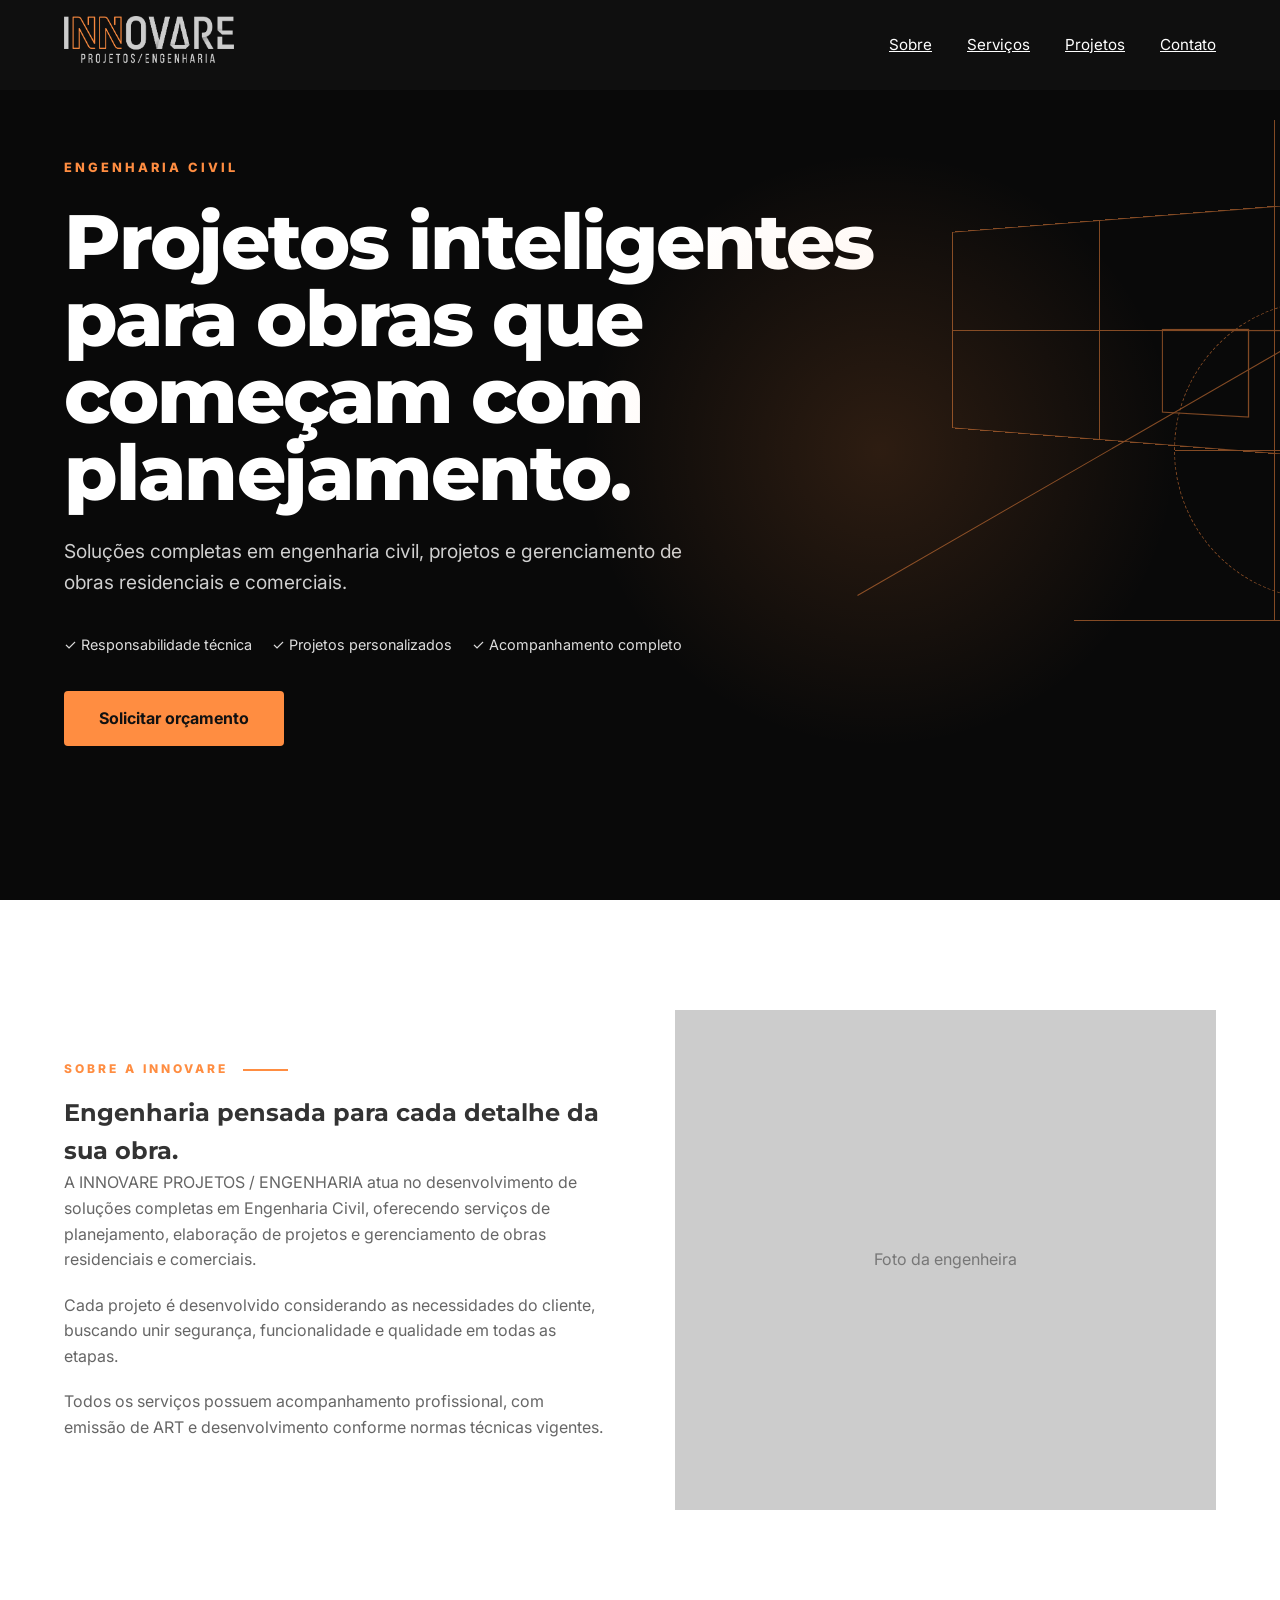
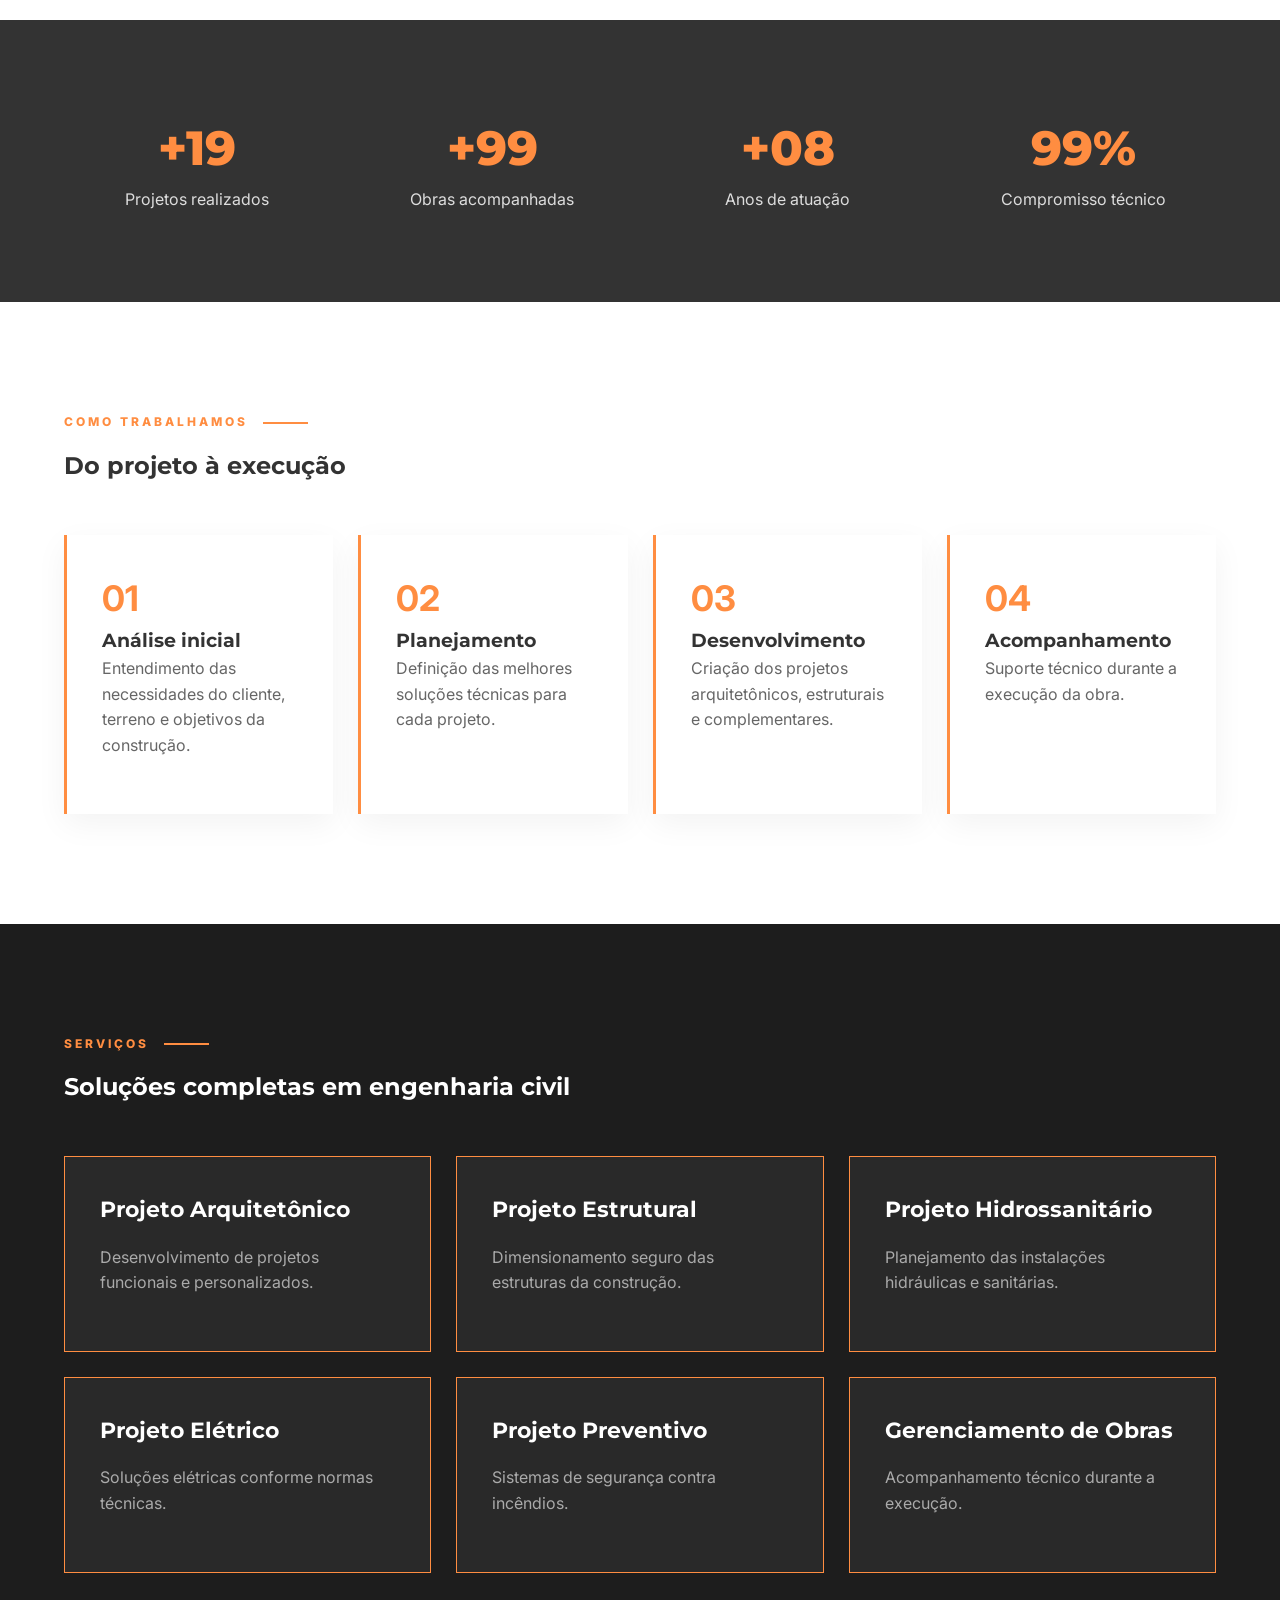
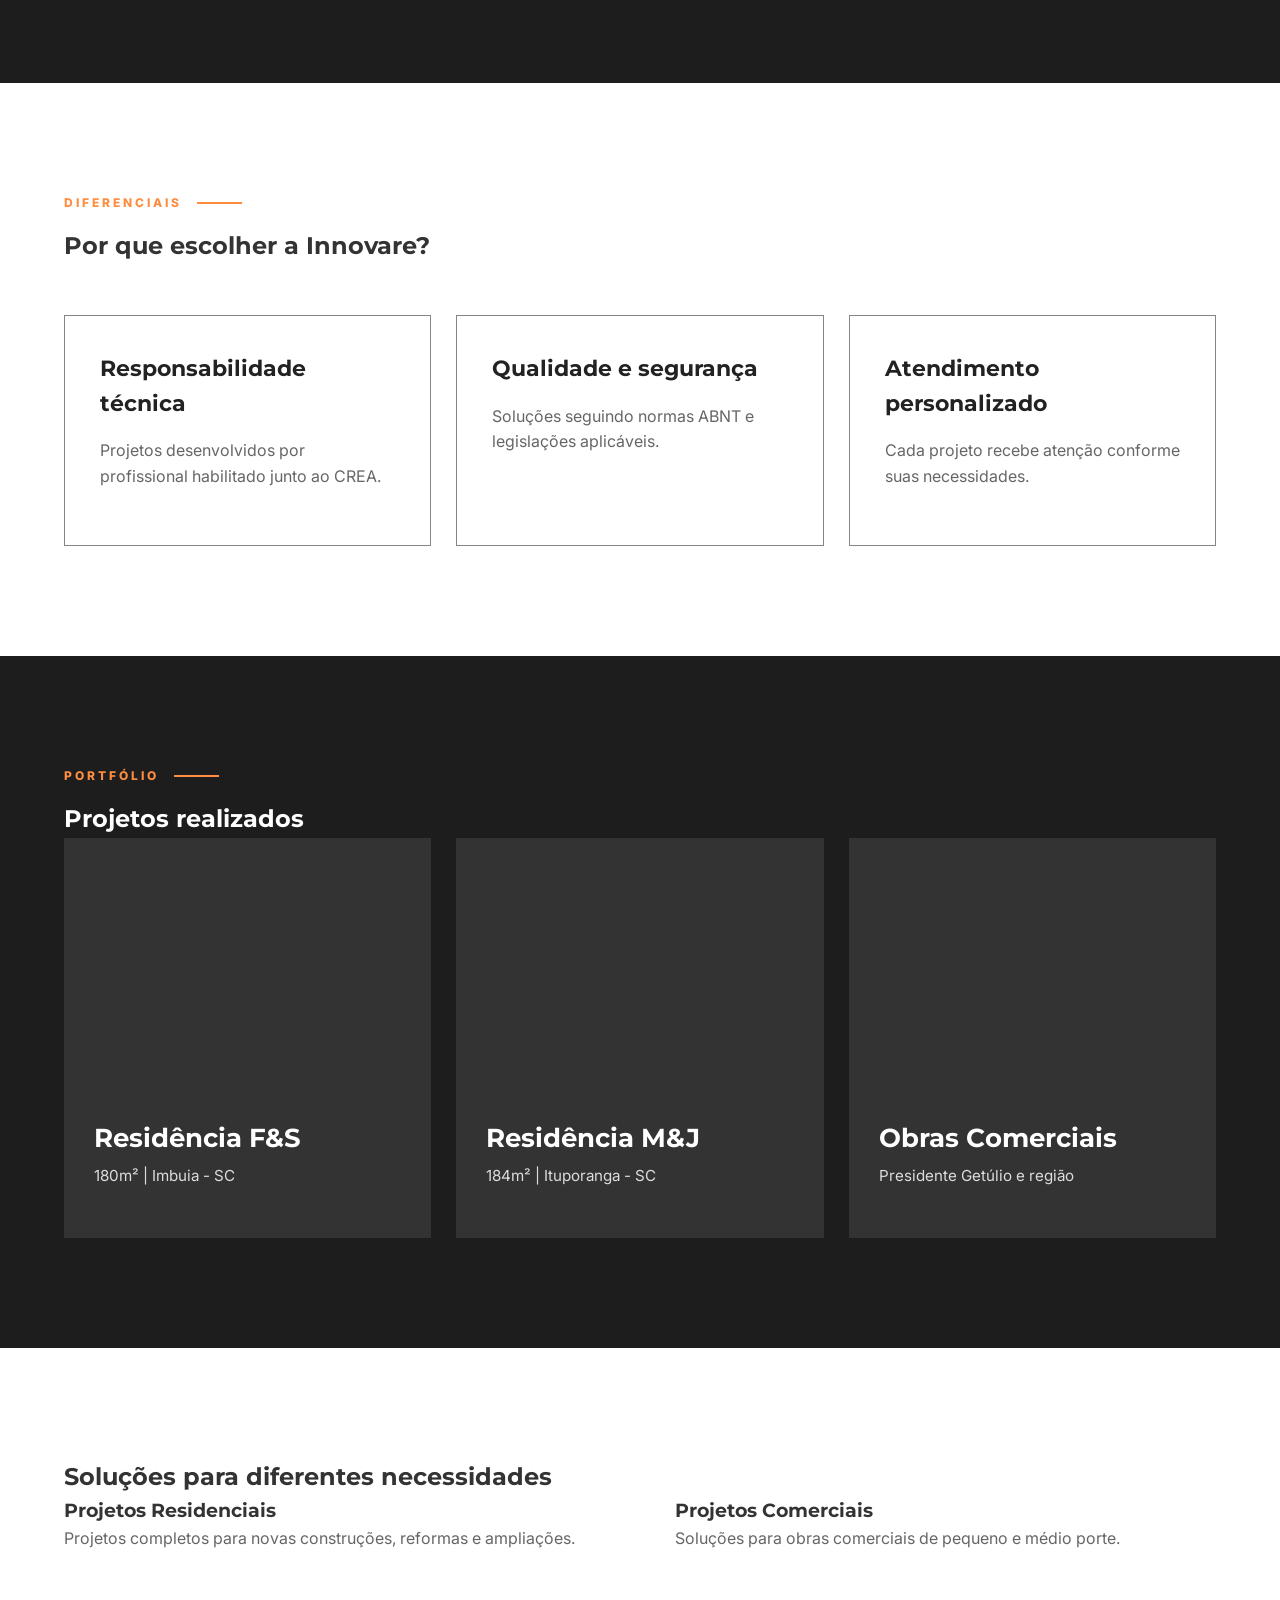
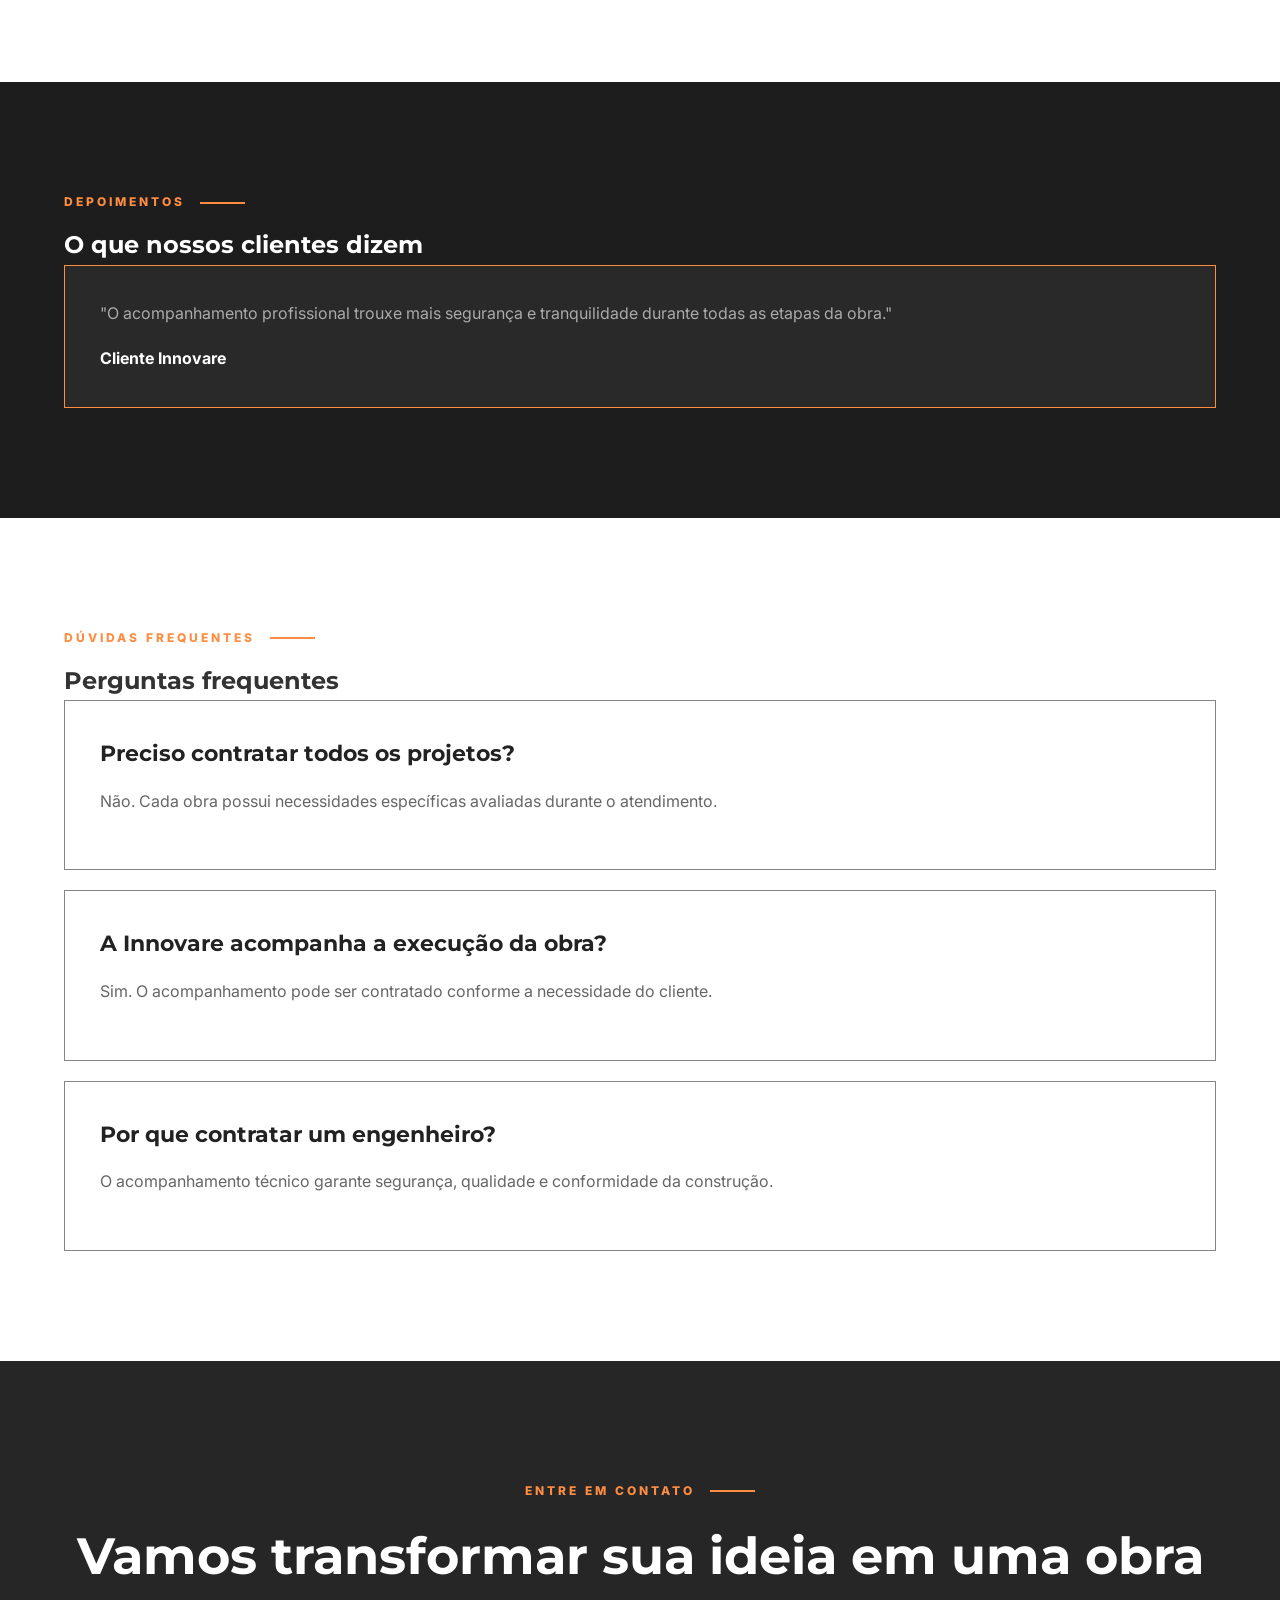
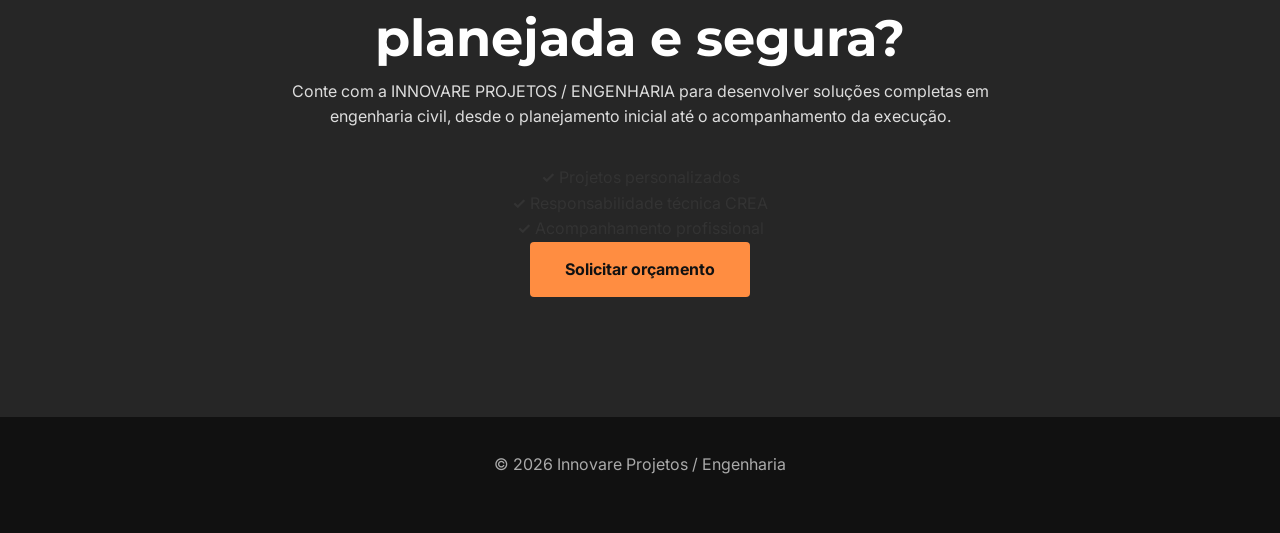
==== index.html @ e0233f05 "Add files via upload" ====
<!DOCTYPE html>
<html lang="pt-BR">
<head>
  <meta charset="UTF-8">
  <meta name="viewport" content="width=device-width, initial-scale=1.0">
  <title>Innovare Projetos | Engenharia Civil</title>
  <meta name="description" content="Projetos de engenharia civil, gerenciamento de obras e soluções personalizadas para construções residenciais e comerciais.">
  
  <link rel="stylesheet" href="styles.css">
  <link rel="preconnect" href="https://fonts.googleapis.com">
  <link rel="preconnect" href="https://fonts.gstatic.com" crossorigin>
  <link href="https://fonts.googleapis.com/css2?family=Inter:wght@300;400;500;600;700&family=Montserrat:wght@600;700;800&display=swap" rel="stylesheet">
</head>
<body>

  <header class="header">
    <div class="container header-content">
      <div class="logo">
        <img src="assets/thumbnail_LOGO INNOVARE 3.png" alt="Innovare Projetos Engenharia">
      </div>
      <nav>
        <a href="#sobre">Sobre</a>
        <a href="#servicos">Serviços</a>
        <a href="#portfolio">Projetos</a>
        <a href="#contato">Contato</a>
      </nav>
    </div>
  </header>

  <main>
    <!-- HERO -->
    <section class="hero">
      <div class="technical-bg">
        <div class="tech-box box1">
          <span></span>
          <span></span>
          <span></span>
        </div>
        <div class="tech-box box2">
          <span></span>
          <span></span>
          <span></span>
        </div>
        <div class="tech-circle"></div>
        <div class="tech-lines">
          <div></div>
          <div></div>
          <div></div>
        </div>
        <div class="tech-text">
          STRUCTURAL<br>
          PLAN 01<br>
          SCALE 1:100
        </div>
      </div>

      <div class="container hero-container">
        <div class="hero-content">
          <span class="tag">Engenharia Civil</span>
          <h1>Projetos inteligentes para obras que começam com planejamento.</h1>
          <p>
            Soluções completas em engenharia civil, projetos e gerenciamento de obras residenciais e comerciais.
          </p>
          <div class="hero-checks">
            <span>✓ Responsabilidade técnica</span>
            <span>✓ Projetos personalizados</span>
            <span>✓ Acompanhamento completo</span>
          </div>
          <a href="#contato" class="btn">Solicitar orçamento</a>
        </div>
      </div>
    </section>

    <!-- SOBRE -->
    <section id="sobre" class="section">
      <div class="container grid-2">
        <div>
          <span class="section-tag">Sobre a Innovare</span>
          <h2>Engenharia pensada para cada detalhe da sua obra.</h2>
          <p>
            A INNOVARE PROJETOS / ENGENHARIA atua no desenvolvimento de soluções completas em Engenharia Civil, oferecendo serviços de planejamento, elaboração de projetos e gerenciamento de obras residenciais e comerciais.
          </p>
          <p>
            Cada projeto é desenvolvido considerando as necessidades do cliente, buscando unir segurança, funcionalidade e qualidade em todas as etapas.
          </p>
          <p>
            Todos os serviços possuem acompanhamento profissional, com emissão de ART e desenvolvimento conforme normas técnicas vigentes.
          </p>
        </div>
        <div class="image-placeholder">
          Foto da engenheira
        </div>
      </div>
    </section>

    <!-- NUMEROS -->
    <section class="numbers">
      <div class="container numbers-grid">
        <div>
          <strong>+20</strong>
          <span>Projetos realizados</span>
        </div>
        <div>
          <strong>+100</strong>
          <span>Obras acompanhadas</span>
        </div>
        <div>
          <strong>+09</strong>
          <span>Anos de atuação</span>
        </div>
        <div>
          <strong>100%</strong>
          <span>Compromisso técnico</span>
        </div>
      </div>
    </section>

    <!-- METODOLOGIA -->
    <section class="section">
      <div class="container">
        <span class="section-tag">Como trabalhamos</span>
        <h2>Do projeto à execução</h2>
        <div class="steps">
          <div class="step">
            <strong>01</strong>
            <h3>Análise inicial</h3>
            <p>Entendimento das necessidades do cliente, terreno e objetivos da construção.</p>
          </div>
          <div class="step">
            <strong>02</strong>
            <h3>Planejamento</h3>
            <p>Definição das melhores soluções técnicas para cada projeto.</p>
          </div>
          <div class="step">
            <strong>03</strong>
            <h3>Desenvolvimento</h3>
            <p>Criação dos projetos arquitetônicos, estruturais e complementares.</p>
          </div>
          <div class="step">
            <strong>04</strong>
            <h3>Acompanhamento</h3>
            <p>Suporte técnico durante a execução da obra.</p>
          </div>
        </div>
      </div>
    </section>

    <!-- SERVICOS -->
    <section id="servicos" class="section dark-section">
      <div class="container">
        <span class="section-tag">Serviços</span>
        <h2>Soluções completas em engenharia civil</h2>
        <div class="cards">
          <div class="card">
            <h3>Projeto Arquitetônico</h3>
            <p>Desenvolvimento de projetos funcionais e personalizados.</p>
          </div>
          <div class="card">
            <h3>Projeto Estrutural</h3>
            <p>Dimensionamento seguro das estruturas da construção.</p>
          </div>
          <div class="card">
            <h3>Projeto Hidrossanitário</h3>
            <p>Planejamento das instalações hidráulicas e sanitárias.</p>
          </div>
          <div class="card">
            <h3>Projeto Elétrico</h3>
            <p>Soluções elétricas conforme normas técnicas.</p>
          </div>
          <div class="card">
            <h3>Projeto Preventivo</h3>
            <p>Sistemas de segurança contra incêndios.</p>
          </div>
          <div class="card">
            <h3>Gerenciamento de Obras</h3>
            <p>Acompanhamento técnico durante a execução.</p>
          </div>
        </div>
      </div>
    </section>

    <!-- DIFERENCIAIS -->
    <section class="section">
      <div class="container">
        <span class="section-tag">Diferenciais</span>
        <h2>Por que escolher a Innovare?</h2>
        <div class="cards">
          <div class="card">
            <h3>Responsabilidade técnica</h3>
            <p>Projetos desenvolvidos por profissional habilitado junto ao CREA.</p>
          </div>
          <div class="card">
            <h3>Qualidade e segurança</h3>
            <p>Soluções seguindo normas ABNT e legislações aplicáveis.</p>
          </div>
          <div class="card">
            <h3>Atendimento personalizado</h3>
            <p>Cada projeto recebe atenção conforme suas necessidades.</p>
          </div>
        </div>
      </div>
    </section>

    <!-- PORTFOLIO -->
    <section id="portfolio" class="section dark-section">
      <div class="container">
        <span class="section-tag">Portfólio</span>
        <h2>Projetos realizados</h2>
        <div class="portfolio-grid">
          <div class="project">
            <div>
              <h3>Residência F&S</h3>
              <p>180m² | Imbuia - SC</p>
            </div>
          </div>
          <div class="project">
            <div>
              <h3>Residência M&J</h3>
              <p>184m² | Ituporanga - SC</p>
            </div>
          </div>
          <div class="project">
            <div>
              <h3>Obras Comerciais</h3>
              <p>Presidente Getúlio e região</p>
            </div>
          </div>
        </div>
      </div>
    </section>

    <!-- TIPOS DE PROJETOS -->
    <section class="section">
      <div class="container">
        <h2>Soluções para diferentes necessidades</h2>
        <div class="grid-2">
          <div>
            <h3>Projetos Residenciais</h3>
            <p>Projetos completos para novas construções, reformas e ampliações.</p>
          </div>
          <div>
            <h3>Projetos Comerciais</h3>
            <p>Soluções para obras comerciais de pequeno e médio porte.</p>
          </div>
        </div>
      </div>
    </section>

    <!-- DEPOIMENTOS -->
    <section class="section dark-section">
      <div class="container">
        <span class="section-tag">Depoimentos</span>
        <h2>O que nossos clientes dizem</h2>
        <div class="card">
          <p>"O acompanhamento profissional trouxe mais segurança e tranquilidade durante todas as etapas da obra."</p>
          <strong>Cliente Innovare</strong>
        </div>
      </div>
    </section>

    <!-- FAQ -->
    <section class="section">
      <div class="container">
        <span class="section-tag">Dúvidas frequentes</span>
        <h2>Perguntas frequentes</h2>
        <div class="faq">
          <div class="card">
            <h3>Preciso contratar todos os projetos?</h3>
            <p>Não. Cada obra possui necessidades específicas avaliadas durante o atendimento.</p>
          </div>
          <div class="card">
            <h3>A Innovare acompanha a execução da obra?</h3>
            <p>Sim. O acompanhamento pode ser contratado conforme a necessidade do cliente.</p>
          </div>
          <div class="card">
            <h3>Por que contratar um engenheiro?</h3>
            <p>O acompanhamento técnico garante segurança, qualidade e conformidade da construção.</p>
          </div>
        </div>
      </div>
    </section>

    <!-- CTA -->
    <section id="contato" class="cta">
      <div class="container">
        <span class="section-tag">Entre em contato</span>
        <h2>Vamos transformar sua ideia em uma obra planejada e segura?</h2>
        <p>
          Conte com a INNOVARE PROJETOS / ENGENHARIA para desenvolver soluções completas em engenharia civil, desde o planejamento inicial até o acompanhamento da execução.
        </p>
        <div class="cta-benefits">
          <div><strong>✓</strong> Projetos personalizados</div>
          <div><strong>✓</strong> Responsabilidade técnica CREA</div>
          <div><strong>✓</strong> Acompanhamento profissional</div>
        </div>
        <a href="#" class="btn">Solicitar orçamento</a>
      </div>
    </section>
  </main>

  <footer>
    <div class="container">
      <p>© 2026 Innovare Projetos / Engenharia</p>
    </div>
  </footer>

  <script src="scripts.js"></script>
</body>
</html>
---- styles.css ----
:root {

    --orange: #ff8d41;

    --black: #121212;

    --graphite: #333333;

    --concrete: #e5e5e5;

    --cement: #f2f2f0;

    --white: #ffffff;

    --text-dark: #333333;

    --text-light: #b5b5b5;

    --orange: #ff8d41;

    --orange-light: #ffb276;

    --orange-dark: #c85f20;

    --blueprint: #ff8d41;

}



* {

    margin:0;

    padding:0;

    box-sizing:border-box;

}



html {

    scroll-behavior:smooth;

}



body {

    font-family:'Inter', sans-serif;

    color:var(--text-dark);

    background:var(--white);

    line-height:1.6;

}



h1,
h2,
h3 {

    font-family:'Montserrat', sans-serif;

}



p {

    margin-bottom:20px;

    color:#666;

}



.container {

    width:90%;

    max-width:1200px;

    margin:auto;

}





/* ================= HEADER ================= */


.header {

    position:fixed;

    top:0;

    width:100%;

    z-index:1000;

    background:rgba(18,18,18,.85);

    backdrop-filter:blur(10px);

}



.header-content {

    height:90px;

    display:flex;

    align-items:center;

    justify-content:space-between;

}



.logo img {

    max-width:170px;

}



nav {

    display:flex;

    gap:35px;

}



nav a {

    color:white;

    font-size:.95rem;

    transition:.3s;

}



nav a:hover {

    color:var(--orange);

}





/* ================= HERO ================= */


.hero {

    min-height:100vh;

    display:flex;

    align-items:center;

    position:relative;

    overflow:hidden;

    background:#090909;

    isolation:isolate;

}



.hero-content {

    color:white;

    max-width:850px;

}



.tag {

    color:var(--orange);

    text-transform:uppercase;

    letter-spacing:3px;

    font-size:.8rem;

    font-weight:800;

}



.hero h1 {

    font-size:clamp(3.5rem,6vw,5.5rem);

    line-height:1;

    font-weight:800;

    letter-spacing:-2px;

    margin:25px 0;

}



.hero p {

    color:#cfcfcf;

    font-size:1.2rem;

    max-width:650px;

}



.hero-checks {

    display:flex;

    flex-wrap:wrap;

    gap:20px;

    margin:35px 0;

}



.hero-checks span {

    color:#ddd;

    font-size:.9rem;

}





/* ================= BOTÃO ================= */


.btn {

    display:inline-block;

    padding:15px 35px;

    background:var(--orange);

    color:#111;

    font-weight:700;

    border-radius:4px;

    transition:.3s;

    text-decoration: none;

}



.btn:hover {

    transform:translateY(-3px);

    opacity:.9;

}





/* ================= TITULOS ================= */


.section {

    padding:110px 0;

}



.section-tag {

    color:var(--orange);

    text-transform:uppercase;

    letter-spacing:3px;

    font-size:.75rem;

    font-weight:800;

    display:block;

    margin-bottom:15px;

}



.section-tag::after {

    content:"";

    display:inline-block;

    width:45px;

    height:2px;

    background:var(--orange);

    margin-left:15px;

    vertical-align:middle;

}



.section-title {

    font-size:clamp(2.5rem,4vw,3.5rem);

    line-height:1.1;

    font-weight:800;

    letter-spacing:-1px;

    max-width:850px;

    margin-bottom:35px;

}



.light-title {

    color:#222;

}



.dark-title {

    color:white;

}





/* ================= SOBRE ================= */


.about {

    background:var(--cement);

}



.grid-2 {

    display:grid;

    grid-template-columns:1fr 1fr;

    gap:70px;

    align-items:center;

}



.image-placeholder {

    height:500px;

    background:#ccc;

    display:flex;

    justify-content:center;

    align-items:center;

    color:#777;

}





/* ================= NUMEROS ================= */


.numbers {

    padding:90px 0;

    background:var(--graphite);

}



.numbers-grid {

    display:grid;

    grid-template-columns:repeat(4,1fr);

    gap:30px;

    text-align:center;

}



.numbers strong {

    display:block;

    color:var(--orange);

    font-size:3rem;

    font-family:'Montserrat';

    font-weight:800;

}



.numbers span {

    color:#ddd;

}





/* ================= METODOLOGIA ================= */


.steps {

    display:grid;

    grid-template-columns:repeat(4,1fr);

    gap:25px;

    margin-top:50px;

}



.step {

    padding:35px;

    background:white;

    border-left:3px solid var(--orange);

    box-shadow:0 10px 30px rgba(0,0,0,.05);

}



.step strong {

    color:var(--orange);

    font-size:2.2rem;

}





/* ================= SERVICOS ================= */


.dark-section {

    background:#1d1d1d;

    color:white;

}



.dark-section p {

    color:#aaa;

}



.cards {

    display:grid;

    grid-template-columns:repeat(3,1fr);

    gap:25px;

    margin-top:50px;

}



.card {

    background:white;

    padding:35px;

    border:1px solid #858585;

    transition:.3s;

}



.dark-section .card {

    background:#292929;

    border-color:var(--blueprint);

}



.card:hover {

    transform:translateY(-8px);

    border-color:var(--orange);

    box-shadow: 5px 5px 15px var(--orange);

}



.card h3 {

    font-size:1.35rem;

    font-weight:700;

    margin-bottom:18px;

    color:#222;

}



.dark-section .card h3 {

    color:white;

}





/* ================= PORTFOLIO ================= */


.portfolio-grid {

    display:grid;

    grid-template-columns:repeat(3,1fr);

    gap:25px;

}



.project {

    height:400px;

    background:#333;

    display:flex;

    align-items:end;

    padding:30px;

    color:white;

}



.project h3 {

    font-size:1.6rem;

    color:white;

    margin-bottom:5px;

}



.project p {

    color:#ddd;

    font-size:.95rem;

}





/* ================= FAQ ================= */


.faq {

    display:grid;

    gap:20px;

}





/* ================= CTA ================= */


.cta {

    padding:120px 0;

    text-align:center;

    background:

    linear-gradient(
        rgba(0,0,0,.85),
        rgba(0,0,0,.85)
    ),

    url("assets/cta-bg.jpg");


    background-size:cover;

    background-position:center;

}



.cta h2 {

    color:white;

    font-size:clamp(2.5rem,4vw,3.5rem);

}



.cta p {

    color:#ddd;

    max-width:700px;

    margin:0 auto 35px;

}





/* ================= FOOTER ================= */


footer {

    background:#111;

    padding:35px 0;

    text-align:center;

}



footer p {

    color:#aaa;

}





/* ================= ANIMAÇÕES ================= */


.hidden {

    opacity:0;

    transform:translateY(30px);

    transition:.8s;

}



.show {

    opacity:1;

    transform:translateY(0);

}





/* ================= RESPONSIVO ================= */


@media(max-width:900px){


    .grid-2 {

        grid-template-columns:1fr;

    }


    .cards {

        grid-template-columns:1fr;

    }


    .steps {

        grid-template-columns:1fr;

    }


    .numbers-grid {

        grid-template-columns:1fr 1fr;

    }


    nav {

        display:none;

    }


}



@media(max-width:500px){


    .numbers-grid {

        grid-template-columns:1fr;

    }


    .hero h1 {

        font-size:2.8rem;

    }


}

.technical-bg {

    position:absolute;

    left:55%;

    top:55%;

    width:850px;

    height:750px;

    transform:translate(120px,-50%);

    opacity:.50;

    z-index:1;

    animation:floatTech 5s ease-in-out infinite;

    overflow:hidden;

}



.tech-box {

    position:absolute;

    border:1px solid var(--orange);
    

}



.tech-box span {

    position:absolute;

    background:var(--orange);

}


.hero::before {

    content:"";

    position:absolute;

    width:600px;

    height:600px;

    right:100px;

    top:50%;

    transform:translateY(-50%);

    background:
    radial-gradient(
        circle,
        rgba(255,141,65,.15),
        transparent 70%
    );

    z-index:0;

}



.box1 {

    width:350px;

    height:220px;

    top:100px;

    left:100px;

    transform:perspective(500px) rotateY(-20deg);

}



.box1 span:nth-child(1){

    width:100%;

    height:1px;

    top:50%;

}



.box1 span:nth-child(2){

    height:100%;

    width:1px;

    left:50%;

}



.box1 span:nth-child(3){

    width:80px;

    height:80px;

    border:1px solid var(--orange);

    background:none;

    right:30px;

    bottom:30px;

}






.box2 {

    width:280px;

    height:180px;

    right:80px;

    bottom:130px;

    transform:rotate(18deg);

}



.box2 span:nth-child(1){

    width:100%;

    height:1px;

    top:40px;

}



.box2 span:nth-child(2){

    width:1px;

    height:100%;

    left:100px;

}



.box2 span:nth-child(3){

    width:60px;

    height:60px;

    border-radius:50%;

    border:1px solid var(--orange);

    background:none;

}





.tech-circle {

    position:absolute;

    width:300px;

    height:300px;

    border-radius:50%;

    border:1px dashed var(--orange);

    right:200px;

    top:180px;

}



.tech-circle::after {

    content:"";

    position:absolute;

    width:100%;

    height:1px;

    background:var(--orange);

    top:50%;

}





.tech-lines div {

    position:absolute;

    height:1px;

    background:var(--orange);

}



.tech-lines div:nth-child(1){

    width:500px;

    top:350px;

    left:0;

    transform:rotate(-30deg);

}


.tech-lines div:nth-child(2){

    width:300px;

    top:500px;

    left:250px;

}


.tech-lines div:nth-child(3){

    width:1px;

    height:500px;

    left:450px;

}





.tech-text {

    position:absolute;

    right:200px;

    top:80px;

    color:var(--orange);

    font-family:monospace;

    font-size:.65rem;

    letter-spacing:4px;

}



@keyframes floatTech {

    0% {

        transform:translateY(-50%);

    }


    50% {

        transform:translateY(calc(-50% - 18px));

    }


    100% {

        transform:translateY(-50%);

    }

}
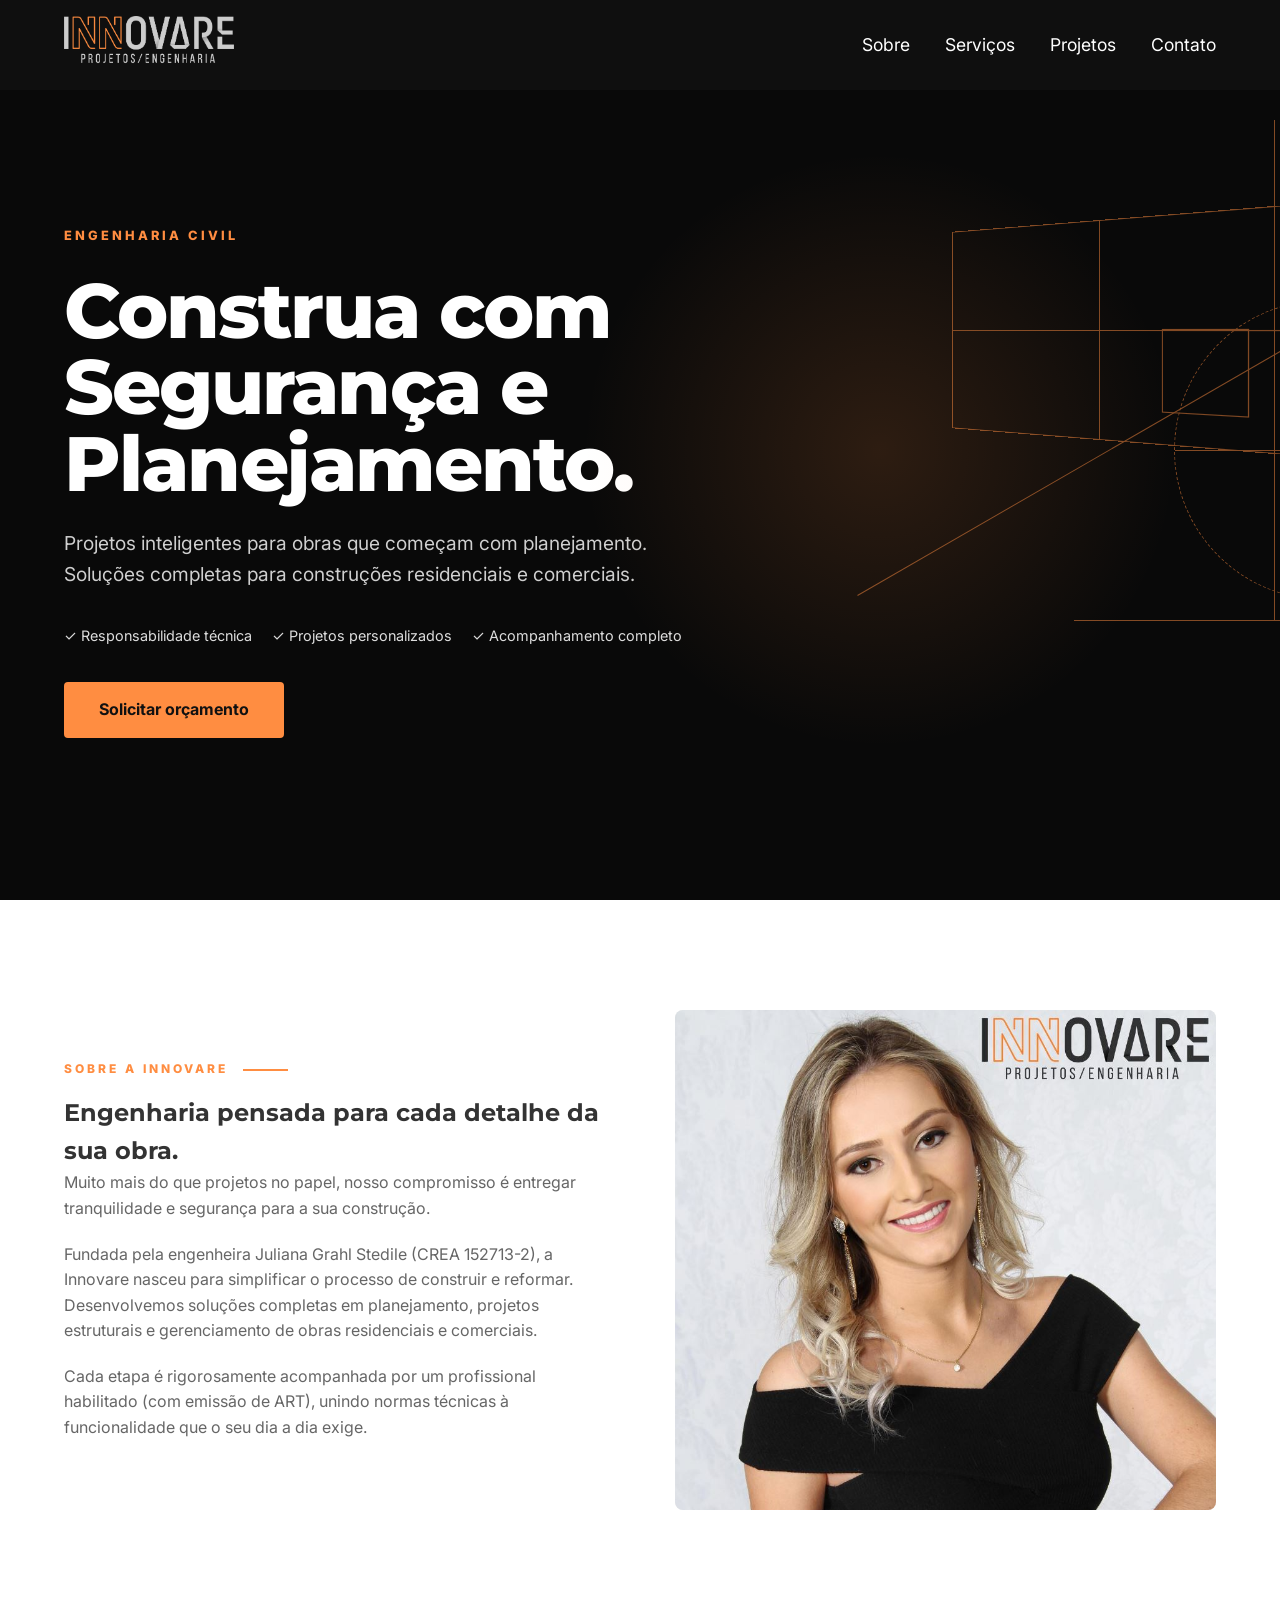
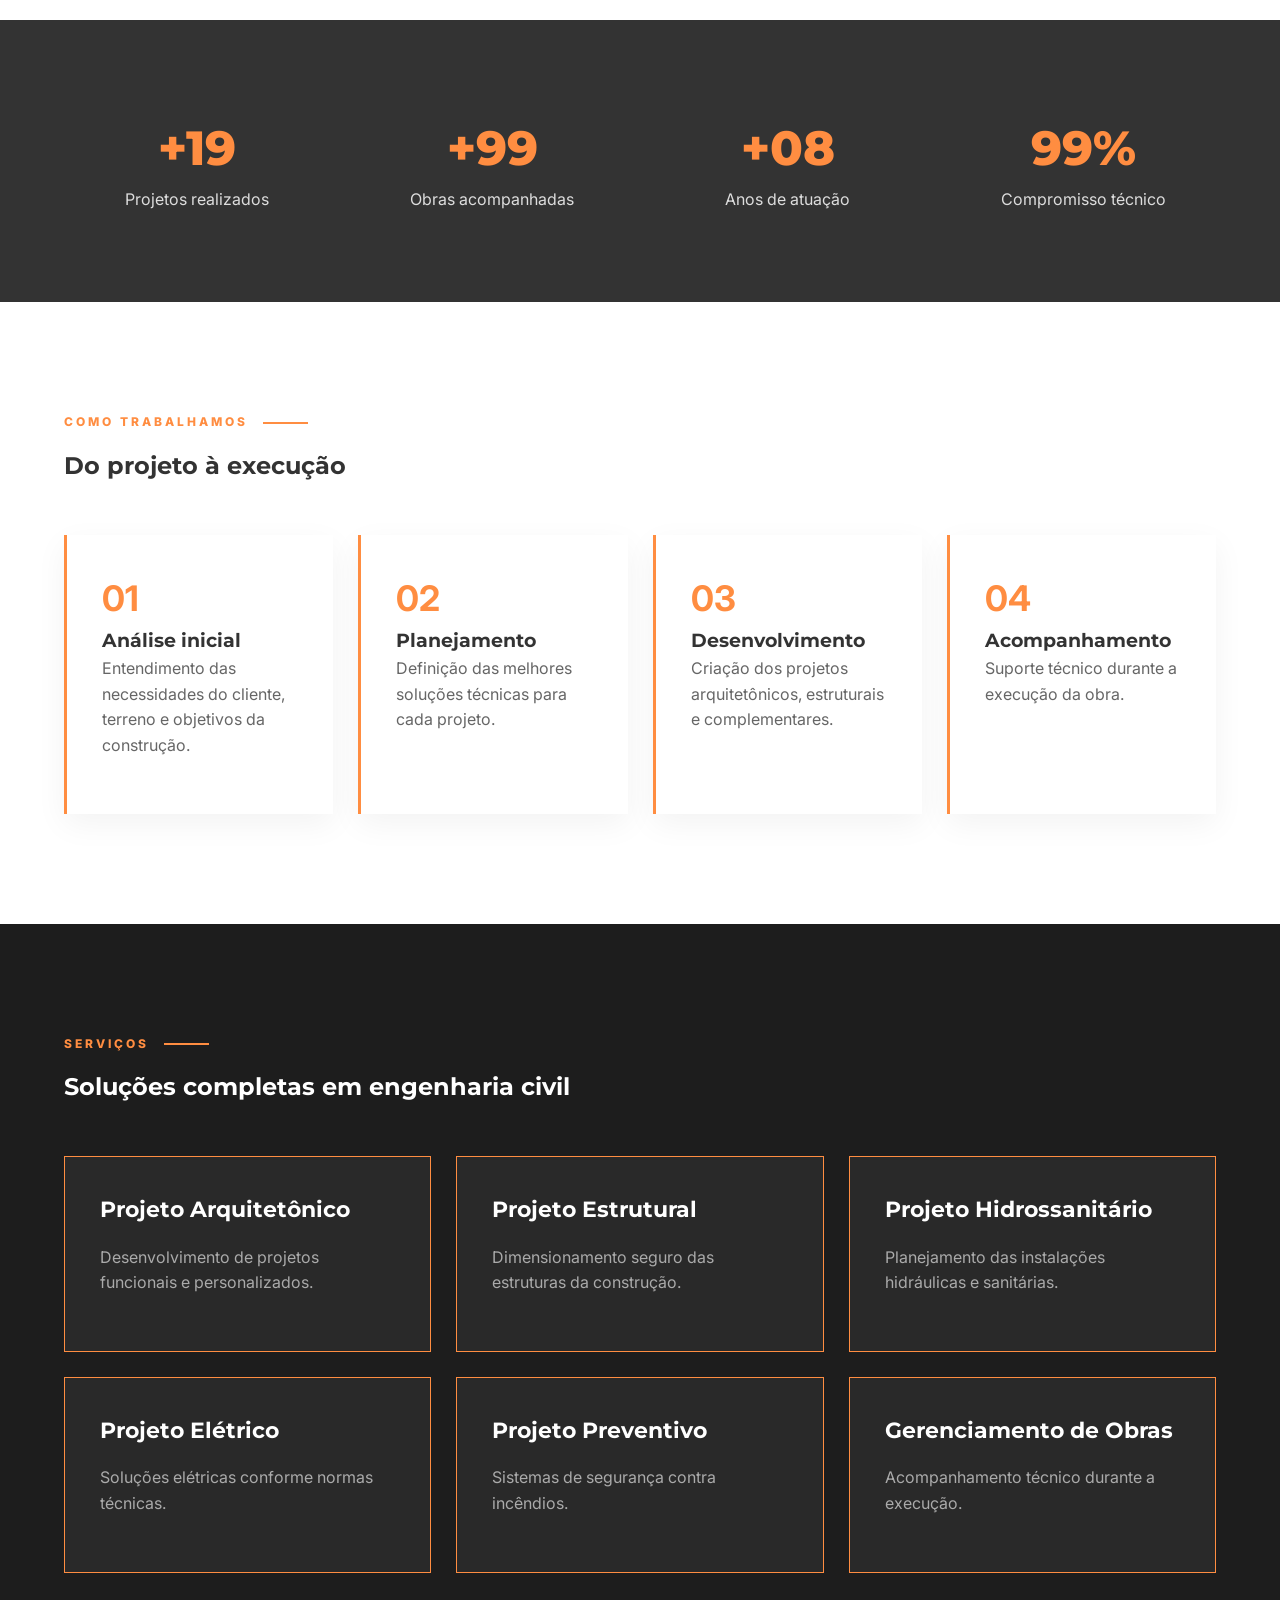
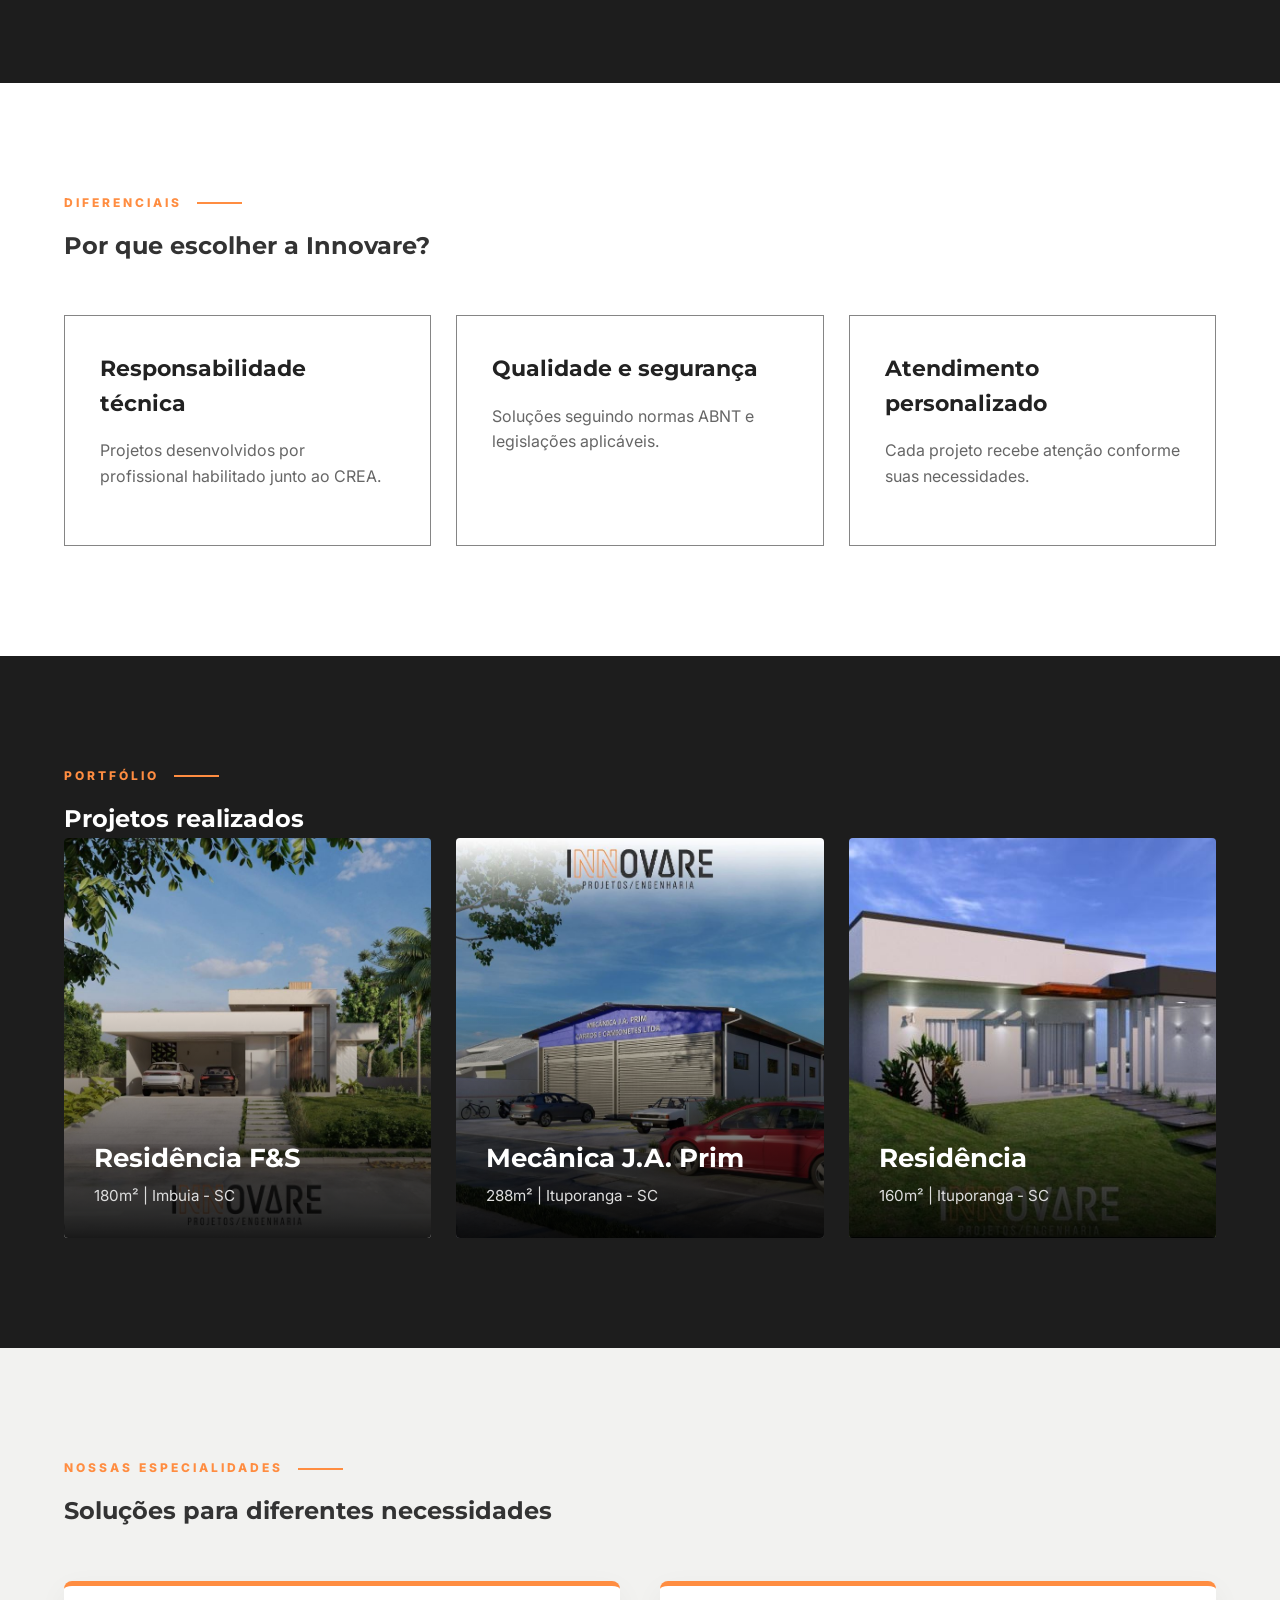
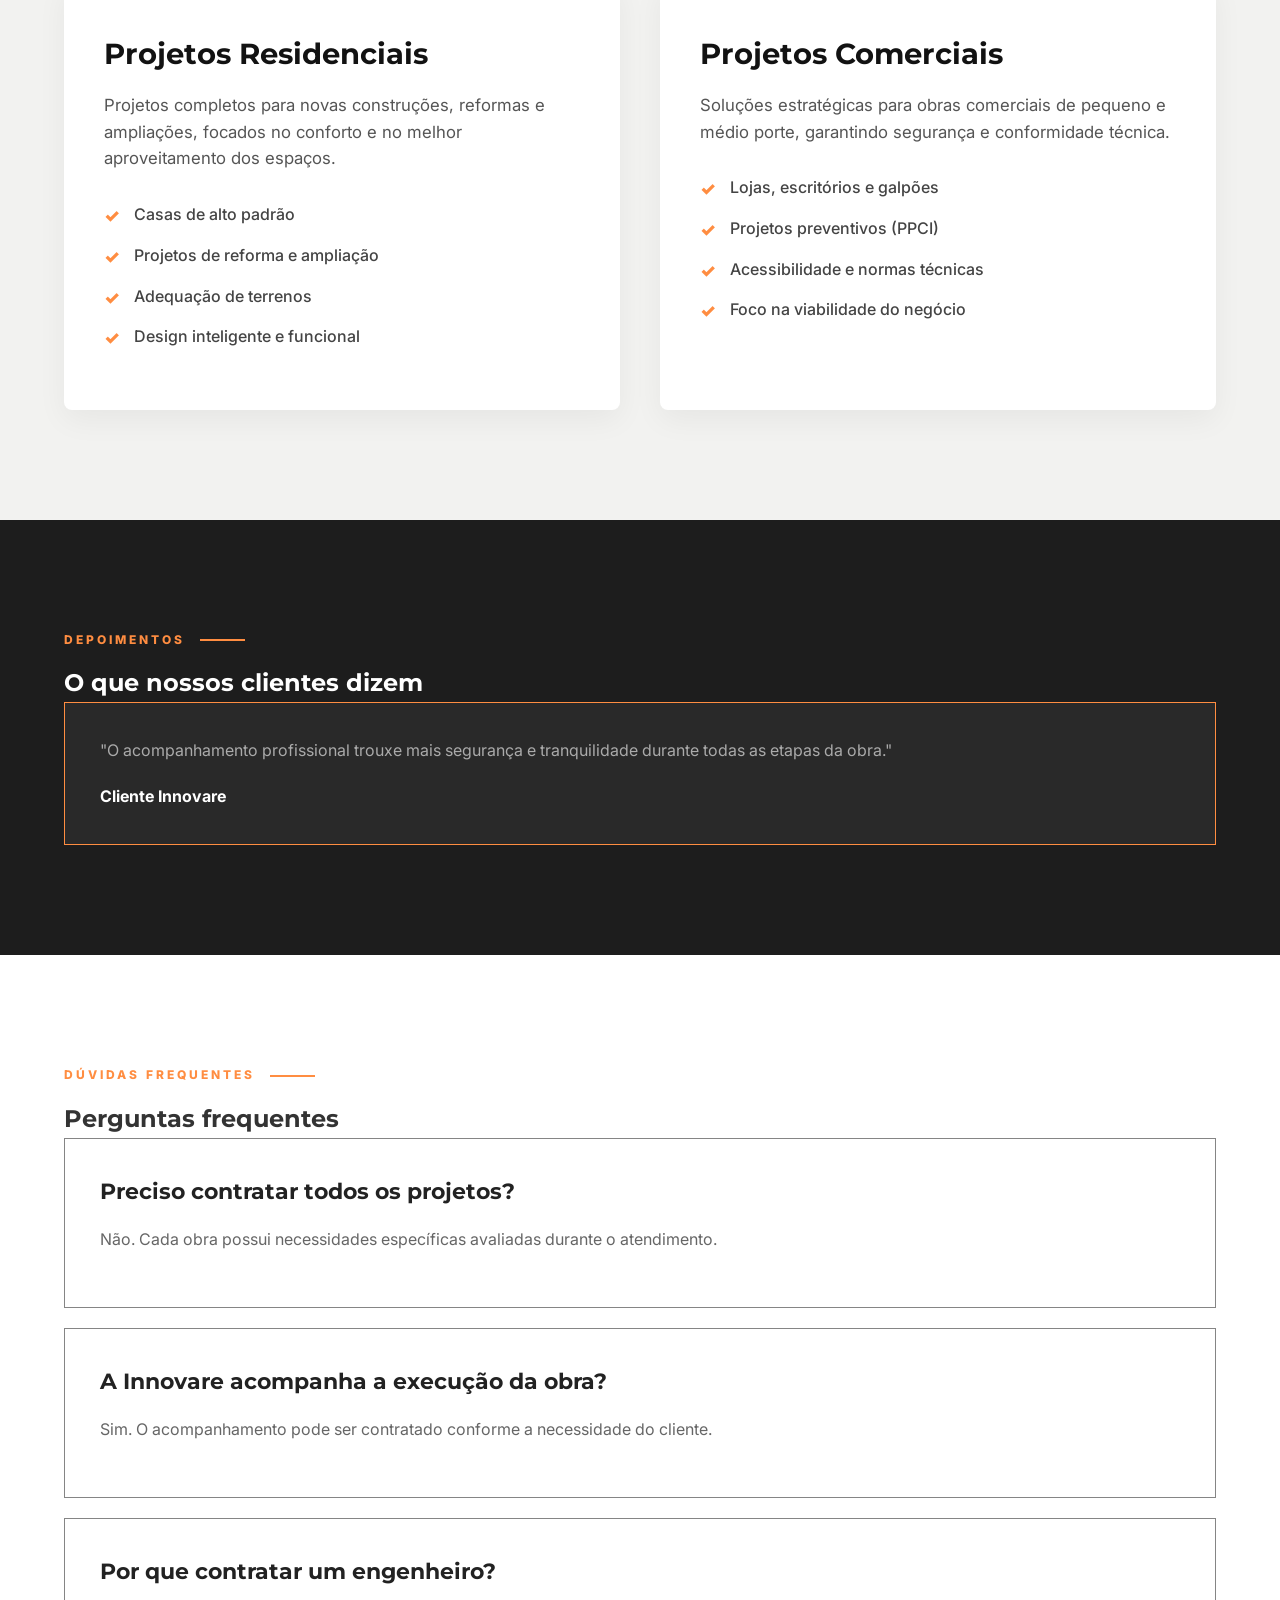
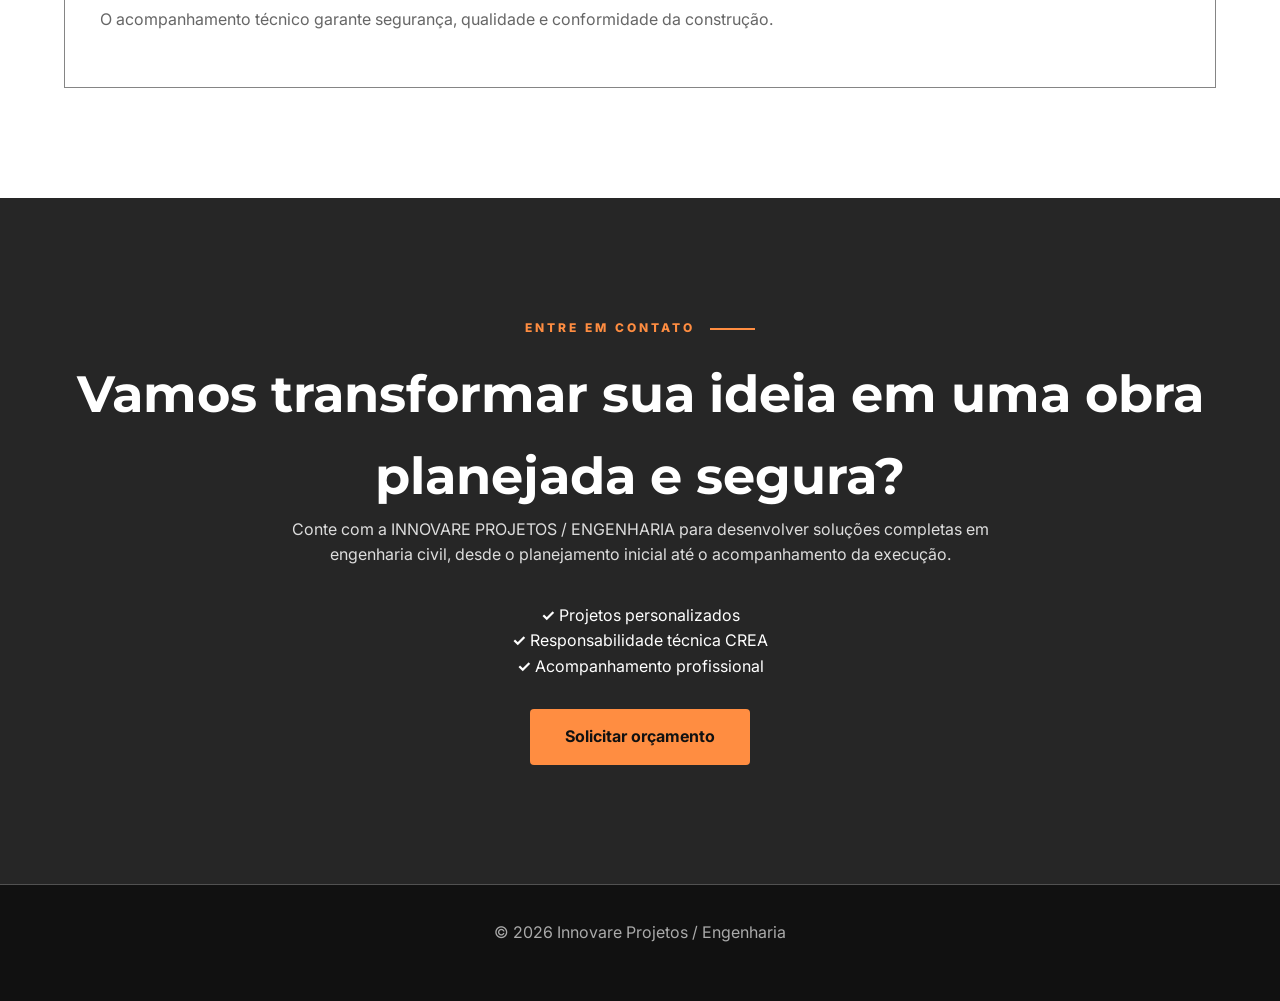
==== commit 90fc8774: "Add files via upload" ====
--- a/index.html
+++ b/index.html
@@ -22,7 +22,7 @@
         <a href="#sobre">Sobre</a>
         <a href="#servicos">Serviços</a>
         <a href="#portfolio">Projetos</a>
-        <a href="#contato">Contato</a>
+        <a href="https://api.whatsapp.com/send/?phone=5547991575199&text&type=phone_number&app_absent=0&utm_source=site">Contato</a>
       </nav>
     </div>
   </header>
@@ -57,16 +57,16 @@
       <div class="container hero-container">
         <div class="hero-content">
           <span class="tag">Engenharia Civil</span>
-          <h1>Projetos inteligentes para obras que começam com planejamento.</h1>
+          <h1>Construa com Segurança e Planejamento.</h1>
           <p>
-            Soluções completas em engenharia civil, projetos e gerenciamento de obras residenciais e comerciais.
+            Projetos inteligentes para obras que começam com planejamento. Soluções completas para construções residenciais e comerciais.
           </p>
           <div class="hero-checks">
             <span>✓ Responsabilidade técnica</span>
             <span>✓ Projetos personalizados</span>
             <span>✓ Acompanhamento completo</span>
           </div>
-          <a href="#contato" class="btn">Solicitar orçamento</a>
+          <a href="https://api.whatsapp.com/send/?phone=5547991575199&text&type=phone_number&app_absent=0&utm_source=site" class="btn">Solicitar orçamento</a>
         </div>
       </div>
     </section>
@@ -78,17 +78,17 @@
           <span class="section-tag">Sobre a Innovare</span>
           <h2>Engenharia pensada para cada detalhe da sua obra.</h2>
           <p>
-            A INNOVARE PROJETOS / ENGENHARIA atua no desenvolvimento de soluções completas em Engenharia Civil, oferecendo serviços de planejamento, elaboração de projetos e gerenciamento de obras residenciais e comerciais.
+            Muito mais do que projetos no papel, nosso compromisso é entregar tranquilidade e segurança para a sua construção.
           </p>
           <p>
-            Cada projeto é desenvolvido considerando as necessidades do cliente, buscando unir segurança, funcionalidade e qualidade em todas as etapas.
+            Fundada pela engenheira Juliana Grahl Stedile (CREA 152713-2), a Innovare nasceu para simplificar o processo de construir e reformar. Desenvolvemos soluções completas em planejamento, projetos estruturais e gerenciamento de obras residenciais e comerciais.
           </p>
           <p>
-            Todos os serviços possuem acompanhamento profissional, com emissão de ART e desenvolvimento conforme normas técnicas vigentes.
+            Cada etapa é rigorosamente acompanhada por um profissional habilitado (com emissão de ART), unindo normas técnicas à funcionalidade que o seu dia a dia exige.
           </p>
         </div>
         <div class="image-placeholder">
-          Foto da engenheira
+          <img src="assets/engenheira.JPG" alt="">
         </div>
       </div>
     </section>
@@ -208,21 +208,24 @@
         <h2>Projetos realizados</h2>
         <div class="portfolio-grid">
           <div class="project">
-            <div>
-              <h3>Residência F&S</h3>
-              <p>180m² | Imbuia - SC</p>
+            <img src="assets/portfolio-1.JPG" alt="Residência F&S em Imbuia">
+            <div class="project-content">
+                <h3>Residência F&S</h3>
+                <p>180m² | Imbuia - SC</p>
             </div>
           </div>
           <div class="project">
-            <div>
-              <h3>Residência M&J</h3>
-              <p>184m² | Ituporanga - SC</p>
+            <img src="assets/portfolio-2.JPG" alt="Residência F&S em Imbuia">
+            <div class="project-content">
+                <h3>Mecânica J.A. Prim</h3>
+                <p>288m² | Ituporanga - SC</p>
             </div>
           </div>
           <div class="project">
-            <div>
-              <h3>Obras Comerciais</h3>
-              <p>Presidente Getúlio e região</p>
+            <img src="assets/portfolio-3.JPG" alt="Residência F&S em Imbuia">
+            <div class="project-content">
+                <h3>Residência</h3>
+                <p>160m² | Ituporanga - SC</p>
             </div>
           </div>
         </div>
@@ -230,20 +233,41 @@
     </section>
 
     <!-- TIPOS DE PROJETOS -->
-    <section class="section">
-      <div class="container">
+    <section class="section about"> <!-- Adicionei a classe 'about' para dar um fundo cinza claro e destacar os cards brancos -->
+    <div class="container">
+        <span class="section-tag">Nossas Especialidades</span>
         <h2>Soluções para diferentes necessidades</h2>
-        <div class="grid-2">
-          <div>
+        
+        <div class="project-types-grid">
+        
+        <!-- Card Residencial -->
+        <div class="type-card">
             <h3>Projetos Residenciais</h3>
-            <p>Projetos completos para novas construções, reformas e ampliações.</p>
-          </div>
-          <div>
+            <p>Projetos completos para novas construções, reformas e ampliações, focados no conforto e no melhor aproveitamento dos espaços.</p>
+            
+            <ul class="type-features">
+            <li>Casas de alto padrão</li>
+            <li>Projetos de reforma e ampliação</li>
+            <li>Adequação de terrenos</li>
+            <li>Design inteligente e funcional</li>
+            </ul>
+        </div>
+
+        <!-- Card Comercial -->
+        <div class="type-card">
             <h3>Projetos Comerciais</h3>
-            <p>Soluções para obras comerciais de pequeno e médio porte.</p>
-          </div>
-        </div>
-      </div>
+            <p>Soluções estratégicas para obras comerciais de pequeno e médio porte, garantindo segurança e conformidade técnica.</p>
+            
+            <ul class="type-features">
+            <li>Lojas, escritórios e galpões</li>
+            <li>Projetos preventivos (PPCI)</li>
+            <li>Acessibilidade e normas técnicas</li>
+            <li>Foco na viabilidade do negócio</li>
+            </ul>
+        </div>
+
+        </div>
+    </div>
     </section>
 
     <!-- DEPOIMENTOS -->
@@ -293,7 +317,7 @@
           <div><strong>✓</strong> Responsabilidade técnica CREA</div>
           <div><strong>✓</strong> Acompanhamento profissional</div>
         </div>
-        <a href="#" class="btn">Solicitar orçamento</a>
+        <a href="https://api.whatsapp.com/send/?phone=5547991575199&text&type=phone_number&app_absent=0&utm_source=site" class="btn">Solicitar orçamento</a>
       </div>
     </section>
   </main>
--- a/styles.css
+++ b/styles.css
@@ -145,6 +145,8 @@
 
     gap:35px;
 
+
+
 }
 
 
@@ -153,542 +155,656 @@
 
     color:white;
 
+    font-size: 1.1rem;
+
+    transition:.3s;
+
+    text-decoration: none;
+
+}
+
+
+
+nav a:hover {
+
+    color:var(--orange);
+
+}
+
+
+
+
+
+/* ================= HERO ================= */
+
+
+.hero {
+
+    min-height:100vh;
+
+    display:flex;
+
+    align-items:center;
+
+    position:relative;
+
+    overflow:hidden;
+
+    background:#090909;
+
+    isolation:isolate;
+
+    padding-top: 120px; /* Compensa os 90px do header + um espaço extra */
+    padding-bottom: 60px; /* Garante que o botão nunca cole no final da tela */
+
+}
+
+
+
+.hero-content {
+
+    color:white;
+
+    max-width:850px;
+
+}
+
+
+
+.tag {
+
+    color:var(--orange);
+
+    text-transform:uppercase;
+
+    letter-spacing:3px;
+
+    font-size:.8rem;
+
+    font-weight:800;
+
+}
+
+
+
+.hero h1 {
+
+    font-size:clamp(3.5rem,6vw,5.5rem);
+
+    line-height:1;
+
+    font-weight:800;
+
+    letter-spacing:-2px;
+
+    margin:25px 0;
+
+}
+
+
+
+.hero p {
+
+    color:#cfcfcf;
+
+    font-size:1.2rem;
+
+    max-width:650px;
+
+}
+
+
+
+.hero-checks {
+
+    display:flex;
+
+    flex-wrap:wrap;
+
+    gap:20px;
+
+    margin:35px 0;
+
+}
+
+
+
+.hero-checks span {
+
+    color:#ddd;
+
+    font-size:.9rem;
+
+}
+
+
+
+
+
+/* ================= BOTÃO ================= */
+
+
+.btn {
+
+    display:inline-block;
+
+    padding:15px 35px;
+
+    background:var(--orange);
+
+    color:#111;
+
+    font-weight:700;
+
+    border-radius:4px;
+
+    transition:.3s;
+
+    text-decoration: none;
+
+}
+
+
+
+.btn:hover {
+
+    transform:translateY(-3px);
+
+    opacity:.9;
+
+}
+
+
+
+
+
+/* ================= TITULOS ================= */
+
+
+.section {
+
+    padding:110px 0;
+
+}
+
+
+
+.section-tag {
+
+    color:var(--orange);
+
+    text-transform:uppercase;
+
+    letter-spacing:3px;
+
+    font-size:.75rem;
+
+    font-weight:800;
+
+    display:block;
+
+    margin-bottom:15px;
+
+}
+
+
+
+.section-tag::after {
+
+    content:"";
+
+    display:inline-block;
+
+    width:45px;
+
+    height:2px;
+
+    background:var(--orange);
+
+    margin-left:15px;
+
+    vertical-align:middle;
+
+}
+
+
+
+.section-title {
+
+    font-size:clamp(2.5rem,4vw,3.5rem);
+
+    line-height:1.1;
+
+    font-weight:800;
+
+    letter-spacing:-1px;
+
+    max-width:850px;
+
+    margin-bottom:35px;
+
+}
+
+
+
+.light-title {
+
+    color:#222;
+
+}
+
+
+
+.dark-title {
+
+    color:white;
+
+}
+
+
+
+
+
+/* ================= SOBRE ================= */
+
+
+.about {
+
+    background:var(--cement);
+
+}
+
+
+
+.grid-2 {
+
+    display:grid;
+
+    grid-template-columns:1fr 1fr;
+
+    gap:70px;
+
+    align-items:center;
+
+}
+
+
+
+.image-placeholder {
+    height: 500px;
+    background: var(--cement); /* Mantém uma cor de fundo caso a internet demore a carregar a foto */
+    border-radius: 8px; /* Dá um toque mais suave e moderno nas bordas */
+    overflow: hidden; /* Garante que a foto não vaze das bordas arredondadas */
+    
+    /* Removemos o display flex e o texto, pois agora teremos a imagem */
+}
+
+/* Criamos esta nova regra especificamente para a imagem dentro do placeholder */
+.image-placeholder img {
+    width: 100%;
+    height: 100%;
+    object-fit: cover; /* Preenche o espaço de 500px sem amassar a foto */
+    object-position: center top; /* Garante que o rosto não seja cortado se a foto for redimensionada */
+}
+
+
+
+
+
+/* ================= NUMEROS ================= */
+
+
+.numbers {
+
+    padding:90px 0;
+
+    background:var(--graphite);
+
+}
+
+
+
+.numbers-grid {
+
+    display:grid;
+
+    grid-template-columns:repeat(4,1fr);
+
+    gap:30px;
+
+    text-align:center;
+
+}
+
+
+
+.numbers strong {
+
+    display:block;
+
+    color:var(--orange);
+
+    font-size:3rem;
+
+    font-family:'Montserrat';
+
+    font-weight:800;
+
+}
+
+
+
+.numbers span {
+
+    color:#ddd;
+
+}
+
+
+
+
+
+/* ================= METODOLOGIA ================= */
+
+
+.steps {
+    display: grid;
+    grid-template-columns: repeat(auto-fit, minmax(240px, 1fr));
+    gap: 25px;
+    margin-top: 50px;
+}
+
+
+
+.step {
+
+    padding:35px;
+
+    background:white;
+
+    border-left:3px solid var(--orange);
+
+    box-shadow:0 10px 30px rgba(0,0,0,.05);
+
+}
+
+
+
+.step strong {
+
+    color:var(--orange);
+
+    font-size:2.2rem;
+
+}
+
+
+
+
+
+/* ================= SERVICOS ================= */
+
+
+.dark-section {
+
+    background:#1d1d1d;
+
+    color:white;
+
+}
+
+
+
+.dark-section p {
+
+    color:#aaa;
+
+}
+
+
+
+.cards {
+    display: grid;
+    grid-template-columns: repeat(auto-fit, minmax(300px, 1fr));
+    gap: 25px;
+    margin-top: 50px;
+}
+
+
+
+.card {
+
+    background:white;
+
+    padding:35px;
+
+    border:1px solid #858585;
+
+    transition:.3s;
+
+}
+
+
+
+.dark-section .card {
+
+    background:#292929;
+
+    border-color:var(--blueprint);
+
+}
+
+
+
+.card:hover {
+
+    transform:translateY(-8px);
+
+    border-color:var(--orange);
+
+    box-shadow: 5px 5px 15px var(--orange);
+
+}
+
+
+
+.card h3 {
+
+    font-size:1.35rem;
+
+    font-weight:700;
+
+    margin-bottom:18px;
+
+    color:#222;
+
+}
+
+
+
+.dark-section .card h3 {
+
+    color:white;
+
+}
+
+
+
+
+
+/* ================= PORTFOLIO ================= */
+
+
+.portfolio-grid {
+    display: grid;
+    grid-template-columns: repeat(auto-fit, minmax(300px, 1fr));
+    gap: 25px;
+}
+
+
+
+.project {
+
+    height:400px;
+
+    background:#333;
+
+    display:flex;
+
+    align-items:end;
+
+    padding:30px;
+
+    color:white;
+
+}
+
+
+
+.project h3 {
+
+    font-size:1.6rem;
+
+    color:white;
+
+    margin-bottom:5px;
+
+}
+
+
+
+.project p {
+
+    color:#ddd;
+
     font-size:.95rem;
 
-    transition:.3s;
-
-}
-
-
-
-nav a:hover {
-
-    color:var(--orange);
-
-}
-
-
-
-
-
-/* ================= HERO ================= */
-
-
-.hero {
-
-    min-height:100vh;
-
-    display:flex;
-
-    align-items:center;
-
-    position:relative;
-
-    overflow:hidden;
-
-    background:#090909;
-
-    isolation:isolate;
-
-}
-
-
-
-.hero-content {
-
-    color:white;
-
-    max-width:850px;
-
-}
-
-
-
-.tag {
-
-    color:var(--orange);
-
-    text-transform:uppercase;
-
-    letter-spacing:3px;
-
-    font-size:.8rem;
-
-    font-weight:800;
-
-}
-
-
-
-.hero h1 {
-
-    font-size:clamp(3.5rem,6vw,5.5rem);
-
-    line-height:1;
-
-    font-weight:800;
-
-    letter-spacing:-2px;
-
-    margin:25px 0;
-
-}
-
-
-
-.hero p {
-
-    color:#cfcfcf;
-
-    font-size:1.2rem;
-
-    max-width:650px;
-
-}
-
-
-
-.hero-checks {
-
-    display:flex;
-
-    flex-wrap:wrap;
-
-    gap:20px;
-
-    margin:35px 0;
-
-}
-
-
-
-.hero-checks span {
-
-    color:#ddd;
-
-    font-size:.9rem;
-
-}
-
-
-
-
-
-/* ================= BOTÃO ================= */
-
-
-.btn {
-
-    display:inline-block;
-
-    padding:15px 35px;
-
-    background:var(--orange);
-
-    color:#111;
-
-    font-weight:700;
-
-    border-radius:4px;
-
-    transition:.3s;
-
-    text-decoration: none;
-
-}
-
-
-
-.btn:hover {
-
-    transform:translateY(-3px);
-
-    opacity:.9;
-
-}
-
-
-
-
-
-/* ================= TITULOS ================= */
-
-
-.section {
-
-    padding:110px 0;
-
-}
-
-
-
-.section-tag {
-
-    color:var(--orange);
-
-    text-transform:uppercase;
-
-    letter-spacing:3px;
-
-    font-size:.75rem;
-
-    font-weight:800;
-
-    display:block;
-
-    margin-bottom:15px;
-
-}
-
-
-
-.section-tag::after {
-
-    content:"";
-
-    display:inline-block;
-
-    width:45px;
-
-    height:2px;
-
-    background:var(--orange);
-
-    margin-left:15px;
-
-    vertical-align:middle;
-
-}
-
-
-
-.section-title {
-
-    font-size:clamp(2.5rem,4vw,3.5rem);
-
-    line-height:1.1;
-
-    font-weight:800;
-
-    letter-spacing:-1px;
-
-    max-width:850px;
-
-    margin-bottom:35px;
-
-}
-
-
-
-.light-title {
-
-    color:#222;
-
-}
-
-
-
-.dark-title {
-
-    color:white;
-
-}
-
-
-
-
-
-/* ================= SOBRE ================= */
-
-
-.about {
-
-    background:var(--cement);
-
-}
-
-
-
-.grid-2 {
-
-    display:grid;
-
-    grid-template-columns:1fr 1fr;
-
-    gap:70px;
-
-    align-items:center;
-
-}
-
-
-
-.image-placeholder {
-
-    height:500px;
-
-    background:#ccc;
-
-    display:flex;
-
-    justify-content:center;
-
-    align-items:center;
-
-    color:#777;
-
-}
-
-
-
-
-
-/* ================= NUMEROS ================= */
-
-
-.numbers {
-
-    padding:90px 0;
-
-    background:var(--graphite);
-
-}
-
-
-
-.numbers-grid {
-
-    display:grid;
-
-    grid-template-columns:repeat(4,1fr);
-
-    gap:30px;
-
-    text-align:center;
-
-}
-
-
-
-.numbers strong {
-
-    display:block;
-
-    color:var(--orange);
-
-    font-size:3rem;
-
-    font-family:'Montserrat';
-
-    font-weight:800;
-
-}
-
-
-
-.numbers span {
-
-    color:#ddd;
-
-}
-
-
-
-
-
-/* ================= METODOLOGIA ================= */
-
-
-.steps {
-
-    display:grid;
-
-    grid-template-columns:repeat(4,1fr);
-
-    gap:25px;
-
-    margin-top:50px;
-
-}
-
-
-
-.step {
-
-    padding:35px;
-
-    background:white;
-
-    border-left:3px solid var(--orange);
-
-    box-shadow:0 10px 30px rgba(0,0,0,.05);
-
-}
-
-
-
-.step strong {
-
-    color:var(--orange);
-
-    font-size:2.2rem;
-
-}
-
-
-
-
-
-/* ================= SERVICOS ================= */
-
-
-.dark-section {
-
-    background:#1d1d1d;
-
-    color:white;
-
-}
-
-
-
-.dark-section p {
-
-    color:#aaa;
-
-}
-
-
-
-.cards {
-
-    display:grid;
-
-    grid-template-columns:repeat(3,1fr);
-
-    gap:25px;
-
-    margin-top:50px;
-
-}
-
-
-
-.card {
-
-    background:white;
-
-    padding:35px;
-
-    border:1px solid #858585;
-
-    transition:.3s;
-
-}
-
-
-
-.dark-section .card {
-
-    background:#292929;
-
-    border-color:var(--blueprint);
-
-}
-
-
-
-.card:hover {
-
-    transform:translateY(-8px);
-
-    border-color:var(--orange);
-
-    box-shadow: 5px 5px 15px var(--orange);
-
-}
-
-
-
-.card h3 {
-
-    font-size:1.35rem;
-
-    font-weight:700;
-
-    margin-bottom:18px;
-
-    color:#222;
-
-}
-
-
-
-.dark-section .card h3 {
-
-    color:white;
-
-}
-
-
-
+}
 
 
 /* ================= PORTFOLIO ================= */
-
-
 .portfolio-grid {
-
-    display:grid;
-
-    grid-template-columns:repeat(3,1fr);
-
-    gap:25px;
-
-}
-
-
+    display: grid;
+    grid-template-columns: repeat(auto-fit, minmax(300px, 1fr));
+    gap: 25px;
+}
 
 .project {
-
-    height:400px;
-
-    background:#333;
-
-    display:flex;
-
-    align-items:end;
-
-    padding:30px;
-
-    color:white;
-
-}
-
-
+    position: relative;
+    height: 400px;
+    display: flex;
+    align-items: flex-end; /* Mantém o texto na base */
+    padding: 30px;
+    color: white;
+    overflow: hidden; /* Corta qualquer coisa que vaze da div */
+    border-radius: 4px; /* Opcional: arredonda levemente as pontas */
+}
+
+/* Configuração da Imagem */
+.project img {
+    position: absolute;
+    top: 0;
+    left: 0;
+    width: 100%;
+    height: 100%;
+    object-fit: cover; /* A mágica: preenche a div inteira sem distorcer a foto */
+    z-index: 1;
+    transition: transform 0.6s ease; /* Prepara o efeito de hover */
+}
+
+/* Degradê escuro para o texto não sumir em fotos claras */
+.project::after {
+    content: "";
+    position: absolute;
+    top: 0;
+    left: 0;
+    width: 100%;
+    height: 100%;
+    background: linear-gradient(to top, rgba(0,0,0, 0.9) 0%, rgba(0,0,0, 0) 60%);
+    z-index: 2;
+}
+
+/* Coloca o texto acima da imagem e do degradê */
+.project .project-content {
+    position: relative;
+    z-index: 3;
+}
 
 .project h3 {
-
-    font-size:1.6rem;
-
-    color:white;
-
-    margin-bottom:5px;
-
-}
-
-
+    font-size: 1.6rem;
+    color: white;
+    margin-bottom: 5px;
+}
 
 .project p {
-
-    color:#ddd;
-
-    font-size:.95rem;
-
-}
-
-
-
+    color: #ddd;
+    font-size: 0.95rem;
+    margin-bottom: 0;
+}
+
+/* Efeito Premium: Zoom na foto ao passar o mouse */
+.project:hover img {
+    transform: scale(1.08);
+}
+
+
+/* ================= TIPOS DE PROJETOS ================= */
+.project-types-grid {
+    display: grid;
+    grid-template-columns: repeat(auto-fit, minmax(320px, 1fr));
+    gap: 40px;
+    margin-top: 50px;
+}
+
+.type-card {
+    background: var(--white);
+    padding: 45px 40px;
+    border-radius: 8px;
+    border-top: 5px solid var(--orange);
+    box-shadow: 0 10px 30px rgba(0, 0, 0, 0.05);
+    transition: transform 0.3s ease, box-shadow 0.3s ease;
+}
+
+.type-card:hover {
+    transform: translateY(-8px);
+    box-shadow: 0 15px 40px rgba(0, 0, 0, 0.1);
+}
+
+.type-card h3 {
+    font-size: 1.8rem;
+    color: var(--black);
+    margin-bottom: 15px;
+}
+
+.type-card p {
+    color: #555;
+    margin-bottom: 30px;
+    font-size: 1.05rem;
+}
+
+.type-features {
+    list-style: none;
+    padding: 0;
+}
+
+.type-features li {
+    position: relative;
+    padding-left: 30px;
+    margin-bottom: 15px;
+    color: #444;
+    font-weight: 500;
+}
+
+/* Cria o "check" laranja antes de cada item da lista */
+.type-features li::before {
+    content: "✓";
+    position: absolute;
+    left: 0;
+    top: 0;
+    color: var(--orange);
+    font-weight: 900;
+    font-size: 1.1rem;
+}
 
 
 /* ================= FAQ ================= */
@@ -754,6 +870,10 @@
 }
 
 
+.cta-benefits{
+    color: white;
+    margin-bottom: 30px;
+}
 
 
 
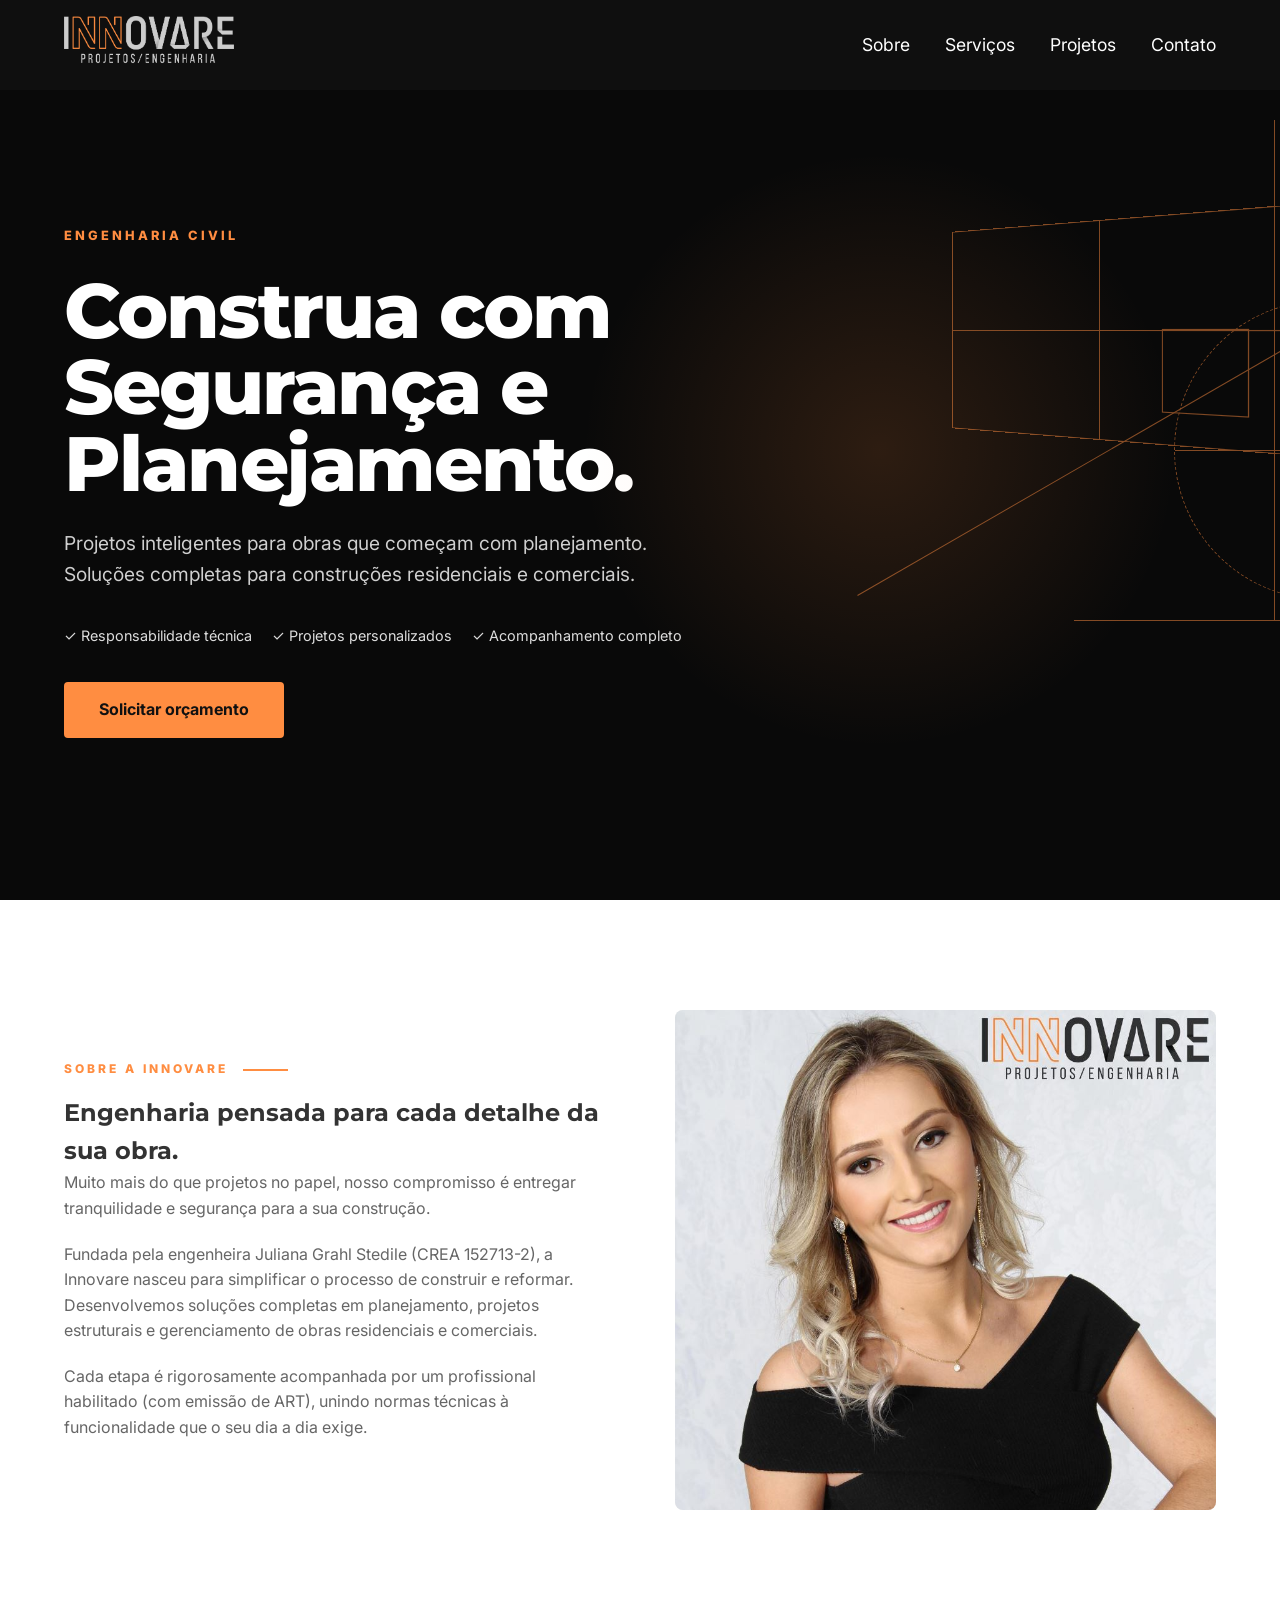
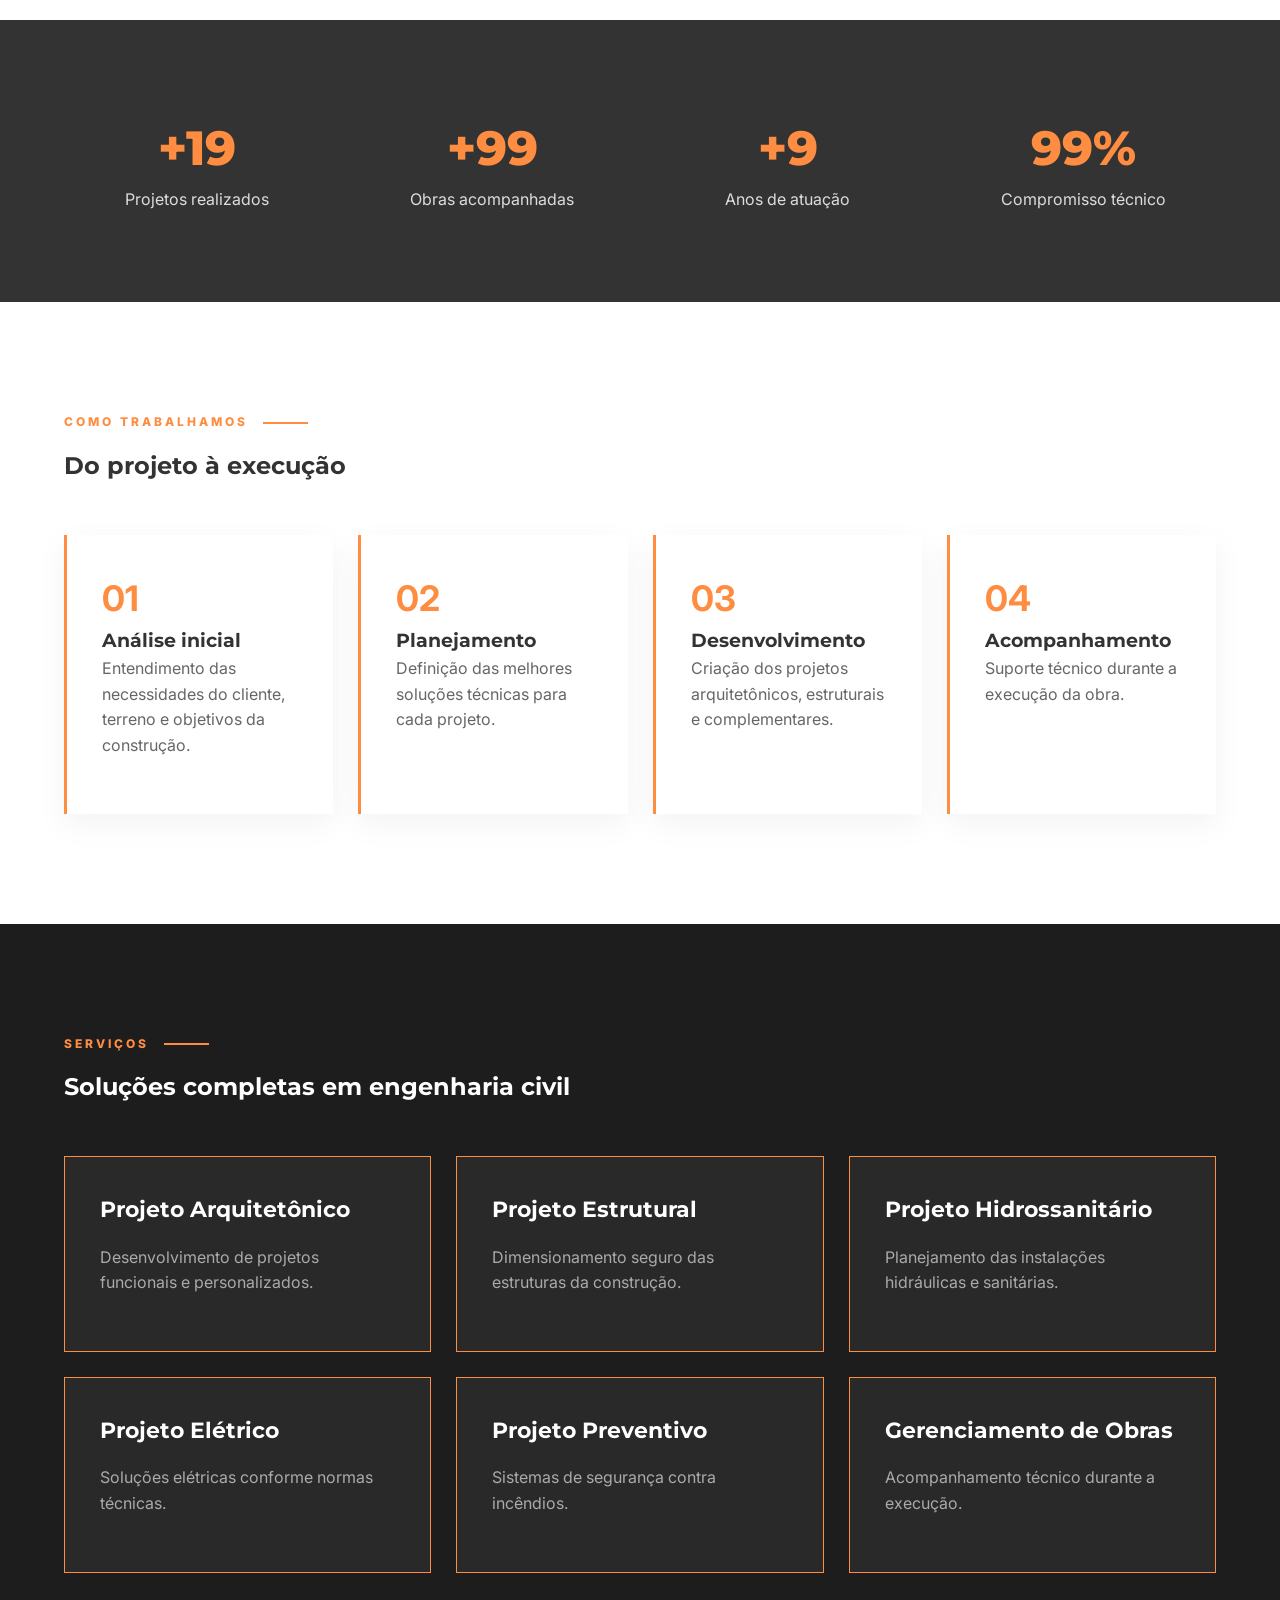
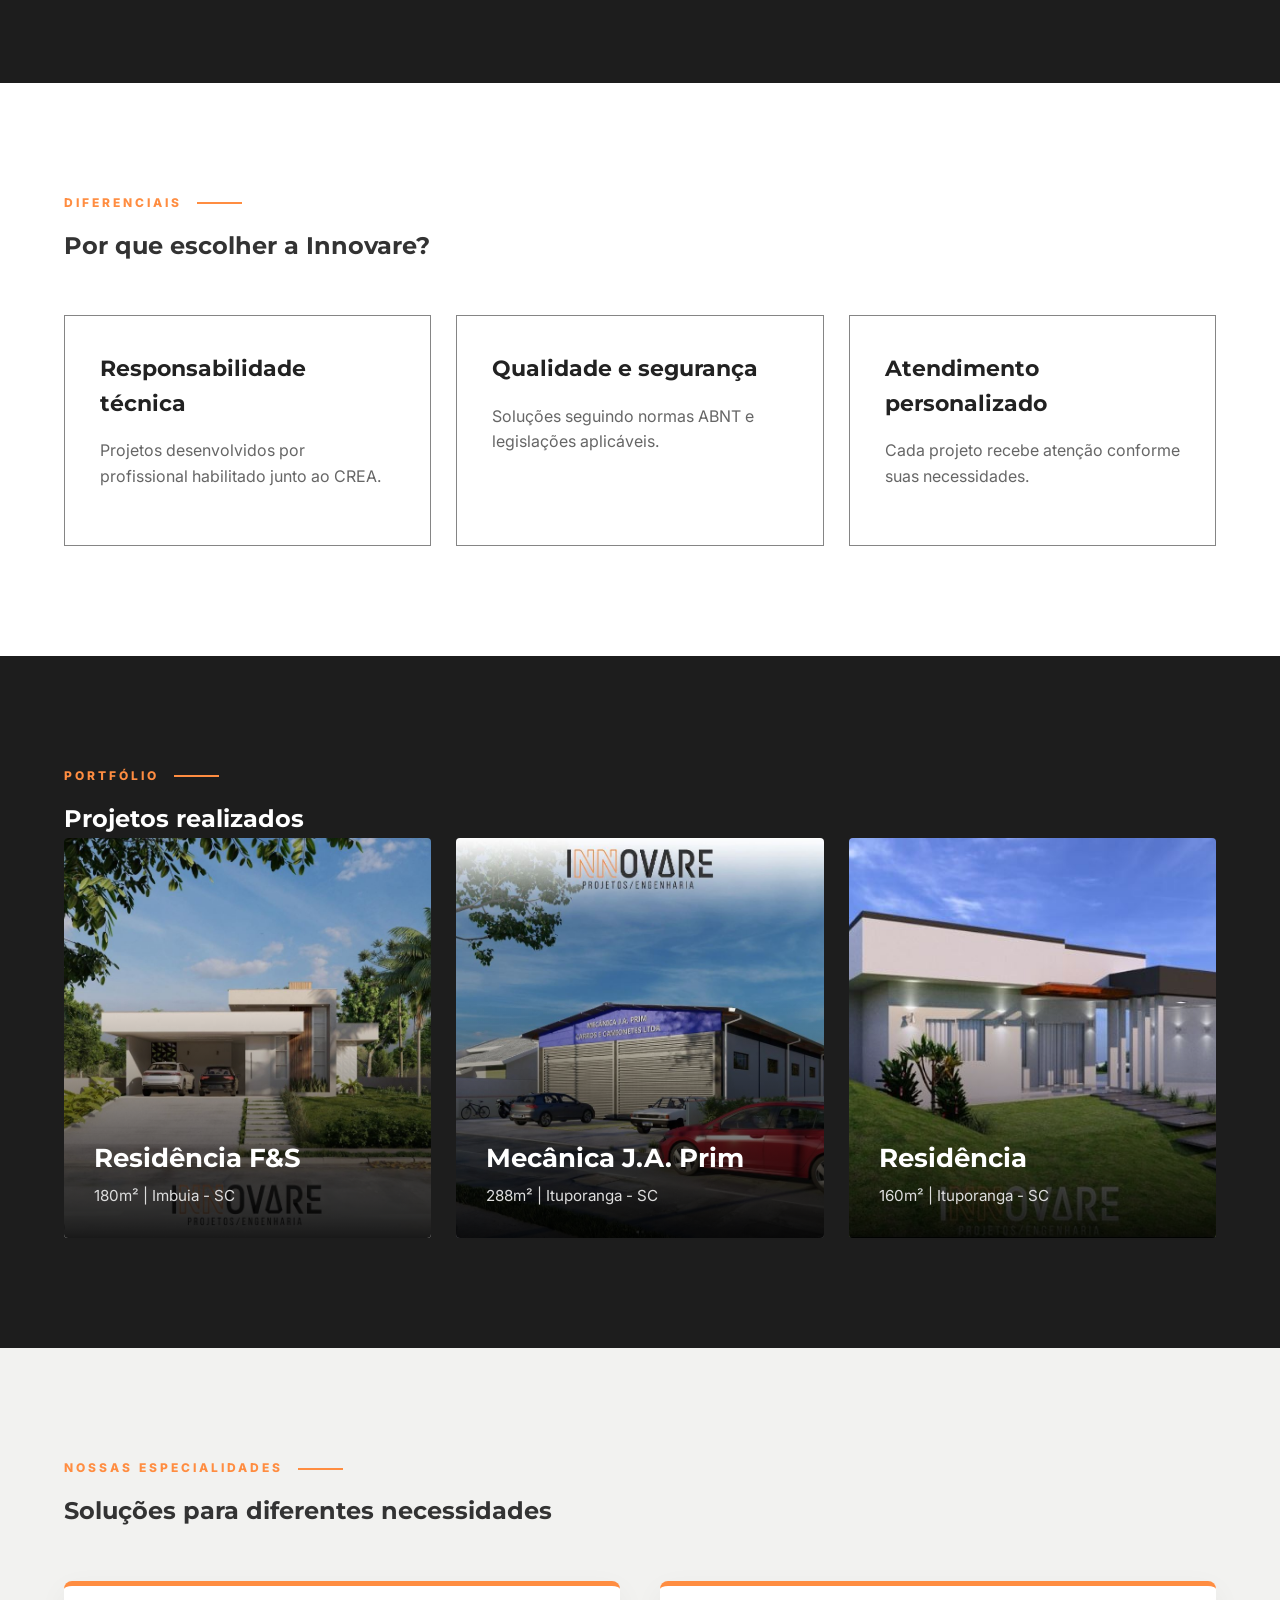
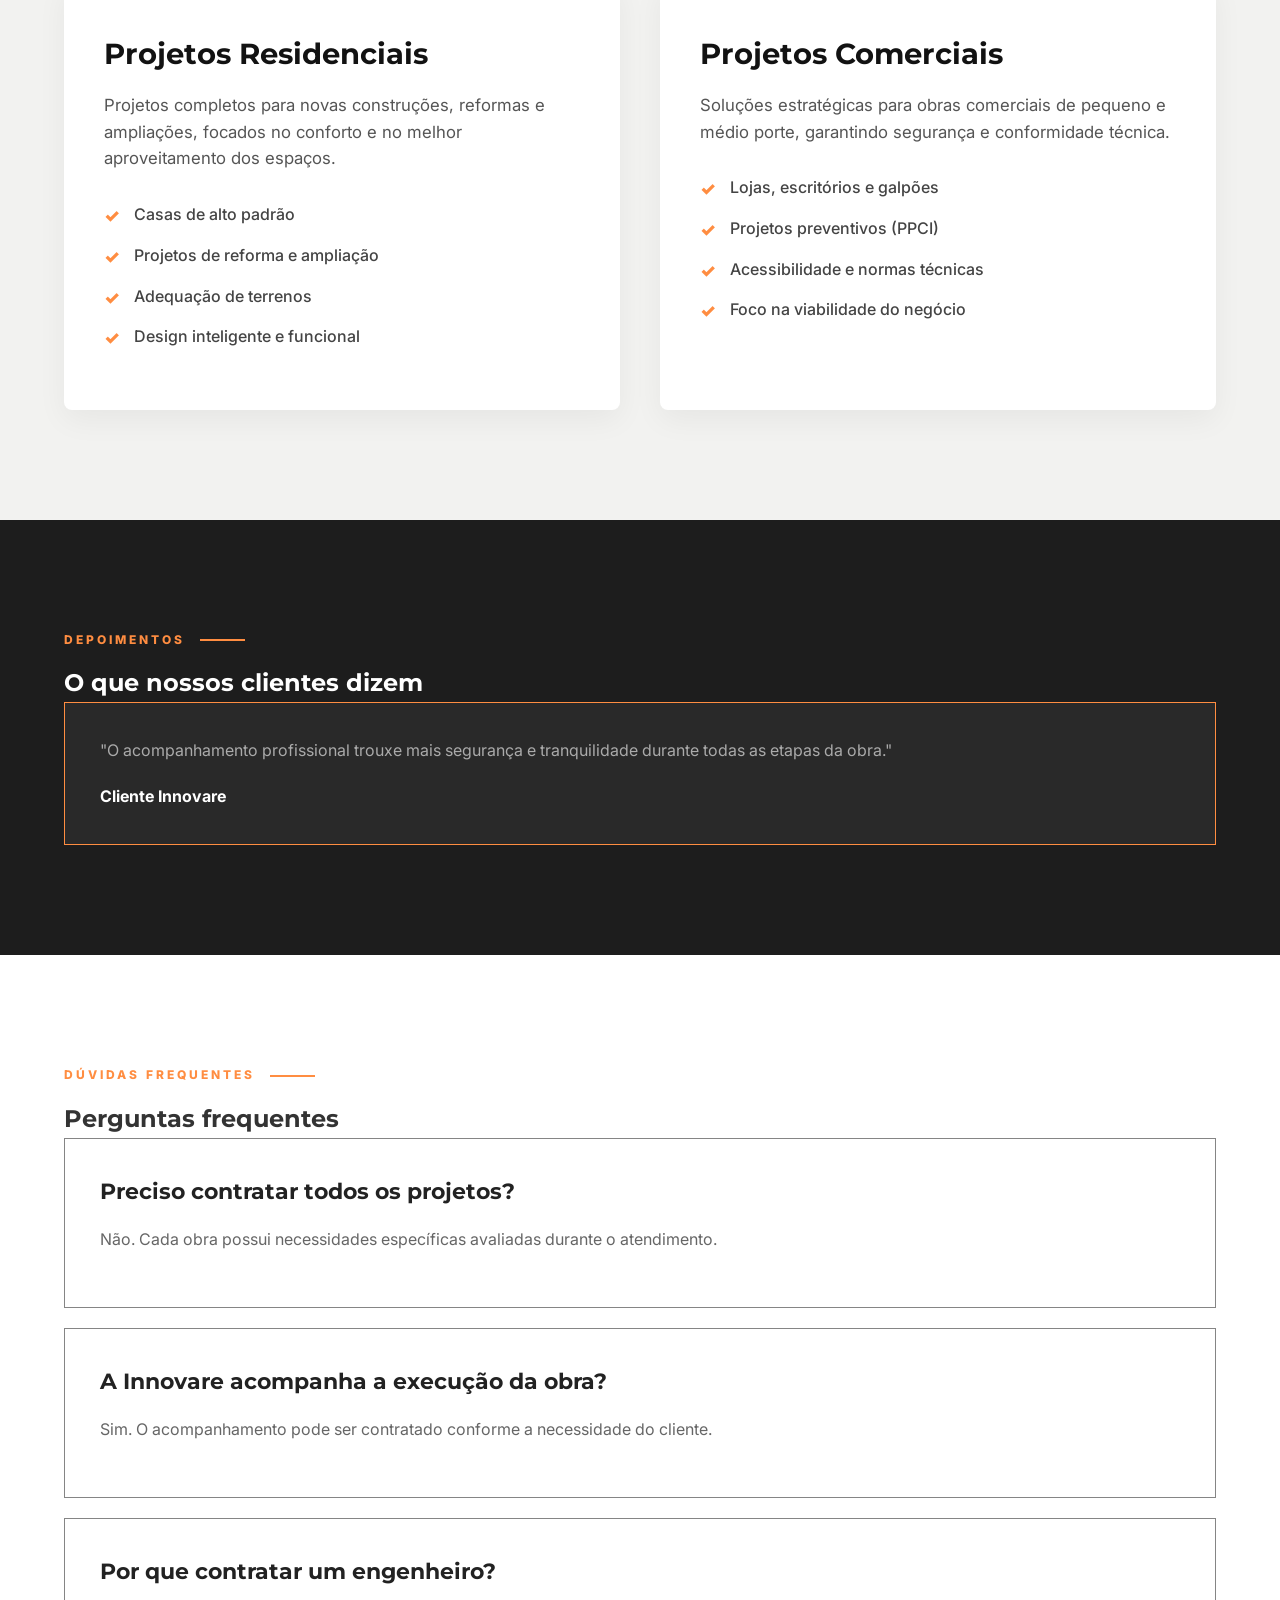
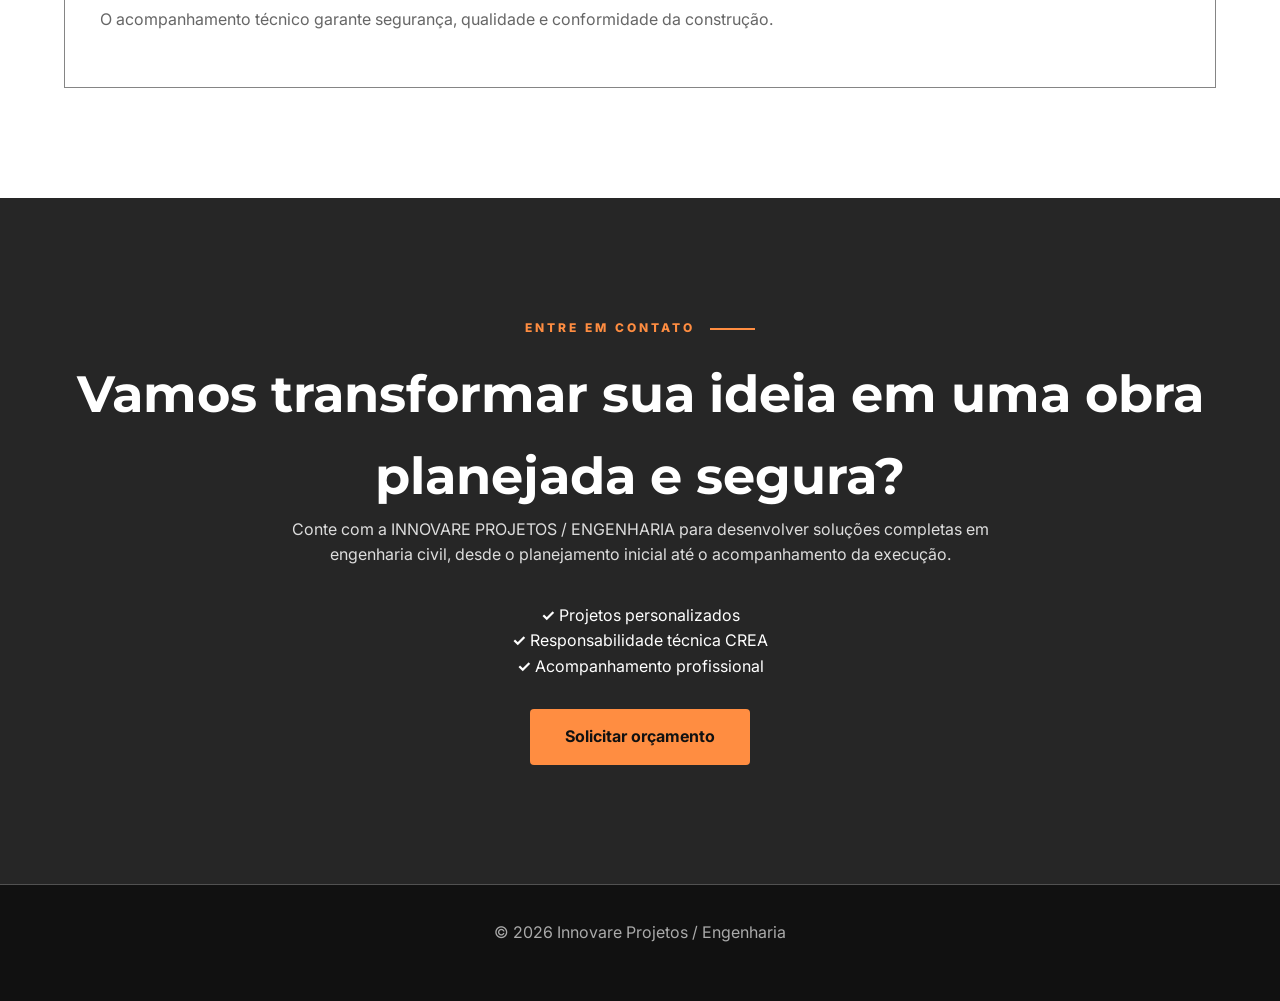
==== commit 0208d104: "Add files via upload" ====
--- a/index.html
+++ b/index.html
@@ -19,9 +19,9 @@
         <img src="assets/thumbnail_LOGO INNOVARE 3.png" alt="Innovare Projetos Engenharia">
       </div>
       <nav>
-        <a href="#sobre">Sobre</a>
-        <a href="#servicos">Serviços</a>
-        <a href="#portfolio">Projetos</a>
+        <a href="sobre.html">Sobre</a>
+        <a href="servicos.html">Serviços</a>
+        <a href="projetos.html">Projetos</a>
         <a href="https://api.whatsapp.com/send/?phone=5547991575199&text&type=phone_number&app_absent=0&utm_source=site">Contato</a>
       </nav>
     </div>
@@ -105,7 +105,7 @@
           <span>Obras acompanhadas</span>
         </div>
         <div>
-          <strong>+09</strong>
+          <strong>+10</strong>
           <span>Anos de atuação</span>
         </div>
         <div>
--- a/styles.css
+++ b/styles.css
@@ -1319,4 +1319,431 @@
 
     }
 
+}
+
+
+
+/* ================= INTERNAL HERO (Páginas Internas) ================= */
+.internal-hero {
+    background: #090909;
+    padding: 180px 0 100px 0;
+    color: white;
+    text-align: center;
+}
+
+.text-center {
+    display: flex;
+    flex-direction: column;
+    align-items: center;
+}
+
+.internal-hero h1 {
+    font-size: clamp(2.5rem, 5vw, 4rem);
+    margin-bottom: 15px;
+}
+
+.internal-hero p {
+    color: #cfcfcf;
+    font-size: 1.2rem;
+}
+
+/* ================= ABOUT PAGE TEXT & SOCIALS ================= */
+.about-page .image-placeholder {
+    height: 600px; /* Um pouco maior para acomodar melhor a foto vertical */
+}
+
+.social-links {
+    margin-top: 40px;
+    padding-top: 20px;
+    border-top: 1px solid var(--concrete);
+}
+
+.social-buttons {
+    display: flex;
+    flex-wrap: wrap;
+    gap: 15px;
+    margin-top: 10px;
+}
+
+.social-btn {
+    display: inline-block;
+    padding: 10px 20px;
+    background: var(--cement);
+    color: var(--black);
+    font-size: 0.9rem;
+    font-weight: 600;
+    border-radius: 4px;
+    text-decoration: none;
+    transition: 0.3s;
+    border: 1px solid #ccc;
+}
+
+.social-btn:hover {
+    background: var(--orange);
+    color: white;
+    border-color: var(--orange);
+    transform: translateY(-2px);
+}
+
+/* ================= AJUSTES DA PÁGINA SOBRE ================= */
+.orange-subtitle {
+    font-size: 1.2rem;
+    color: var(--orange);
+    margin: 25px 0 10px;
+}
+
+.bg-cement {
+    background: var(--cement);
+}
+
+/* Inversão do layout: Imagem na direita e Texto na esquerda (Apenas no Computador) */
+@media (min-width: 901px) {
+    .grid-reverse div:first-child {
+        order: 2; /* Joga a imagem para o lado direito */
+    }
+    .grid-reverse div:last-child {
+        order: 1; /* Joga o texto para o lado esquerdo */
+    }
+}
+
+/* ================= CARDS MISSÃO, VISÃO E VALORES ================= */
+.mvv-cards .card {
+    text-align: left;
+    border-top: 4px solid var(--orange); /* Detalhe colorido no topo do card */
+    position: relative;
+    padding-top: 50px;
+}
+
+.mvv-icon {
+    position: absolute;
+    top: 20px;
+    left: 35px;
+    font-size: 2rem;
+    background: var(--cement);
+    width: 60px;
+    height: 60px;
+    display: flex;
+    align-items: center;
+    justify-content: center;
+    border-radius: 50%;
+    transform: translateY(-50%); /* Faz o ícone "pular" para fora da caixa levemente */
+    border: 3px solid white;
+}
+
+.mvv-cards h3 {
+    margin-top: 15px;
+}
+
+
+
+/* ================= SERVIÇOS: LISTA ================= */
+.services-list-grid {
+    display: grid;
+    grid-template-columns: repeat(auto-fit, minmax(280px, 1fr));
+    gap: 20px;
+}
+
+.service-item {
+    background: var(--white);
+    padding: 20px;
+    border-radius: 6px;
+    border-left: 4px solid var(--orange);
+    box-shadow: 0 4px 15px rgba(0,0,0,0.03);
+    font-weight: 500;
+    color: var(--text-dark);
+}
+
+.service-item strong {
+    color: var(--orange);
+    margin-right: 10px;
+    font-size: 1.2rem;
+}
+
+/* ================= COMPROMISSOS (DIFERENCIAIS) ================= */
+.commitments-list {
+    display: flex;
+    flex-direction: column;
+    gap: 25px;
+}
+
+.commitment-card {
+    background: var(--white);
+    padding: 30px;
+    border-radius: 8px;
+    border-top: 2px solid var(--orange);
+    box-shadow: 0 5px 20px rgba(0,0,0,0.05);
+}
+
+.commitment-card h3 {
+    font-size: 1.2rem;
+    color: var(--black);
+    margin-bottom: 10px;
+}
+
+.commitment-card p {
+    margin-bottom: 0;
+    font-size: 0.95rem;
+}
+
+/* ================= PACOTES DE PREÇOS (PRICING) ================= */
+.pricing-grid {
+    display: grid;
+    grid-template-columns: repeat(auto-fit, minmax(320px, 1fr));
+    gap: 30px;
+    margin-bottom: 40px;
+}
+
+.pricing-card {
+    background: var(--white);
+    border: 1px solid var(--concrete);
+    border-radius: 8px;
+    padding: 40px;
+    text-align: center;
+    transition: transform 0.3s ease, box-shadow 0.3s ease;
+    position: relative;
+    display: flex;
+    flex-direction: column;
+}
+
+.pricing-card:hover {
+    transform: translateY(-5px);
+    box-shadow: 0 15px 40px rgba(0,0,0,0.08);
+}
+
+.pricing-card.highlighted {
+    border: 2px solid var(--orange);
+    box-shadow: 0 15px 40px rgba(255, 141, 65, 0.15);
+}
+
+.highlight-badge {
+    position: absolute;
+    top: -15px;
+    left: 50%;
+    transform: translateX(-50%);
+    background: var(--orange);
+    color: white;
+    padding: 5px 20px;
+    border-radius: 20px;
+    font-size: 0.85rem;
+    font-weight: 700;
+    text-transform: uppercase;
+    letter-spacing: 1px;
+}
+
+.pricing-header {
+    margin-bottom: 30px;
+    padding-bottom: 30px;
+    border-bottom: 1px solid var(--concrete);
+}
+
+.pricing-header h3 {
+    font-size: 1.8rem;
+    color: var(--black);
+    margin-bottom: 10px;
+}
+
+.pricing-header p {
+    font-size: 0.9rem;
+    color: #666;
+    min-height: 45px;
+}
+
+.price {
+    font-size: 2.5rem;
+    font-family: 'Montserrat', sans-serif;
+    font-weight: 800;
+    color: var(--orange);
+}
+
+.price span {
+    font-size: 1rem;
+    font-weight: 500;
+    color: #888;
+}
+
+.pricing-features {
+    list-style: none;
+    padding: 0;
+    margin-bottom: 40px;
+    text-align: left;
+    flex-grow: 1; /* Faz o botão sempre ficar alinhado no rodapé */
+}
+
+.pricing-features li {
+    padding-left: 30px;
+    position: relative;
+    margin-bottom: 15px;
+    font-size: 0.95rem;
+    color: #444;
+}
+
+.pricing-features li::before {
+    content: "✓";
+    position: absolute;
+    left: 0;
+    top: 0;
+    color: var(--orange);
+    font-weight: 800;
+}
+
+.btn-outline {
+    background: transparent;
+    border: 2px solid var(--orange);
+    color: var(--orange);
+}
+
+.btn-outline:hover {
+    background: var(--orange);
+    color: var(--white);
+}
+
+/* ================= OBSERVAÇÕES DOS PACOTES ================= */
+.pricing-notes {
+    background: var(--cement);
+    padding: 30px;
+    border-radius: 8px;
+    border-left: 4px solid var(--black);
+}
+
+.pricing-notes h4 {
+    margin-bottom: 15px;
+    font-family: 'Montserrat', sans-serif;
+}
+
+.pricing-notes ul {
+    padding-left: 20px;
+    margin-bottom: 0;
+}
+
+.pricing-notes li {
+    font-size: 0.9rem;
+    margin-bottom: 10px;
+    color: #555;
+}
+
+
+/* ================= SERVIÇOS: CARDS AVANÇADOS ================= */
+.services-advanced-grid {
+    display: grid;
+    grid-template-columns: repeat(auto-fit, minmax(280px, 1fr));
+    gap: 30px;
+}
+
+.service-adv-card {
+    background: var(--white);
+    padding: 35px 30px;
+    border-radius: 8px;
+    border: 1px solid var(--concrete);
+    transition: all 0.3s ease;
+    display: flex;
+    flex-direction: column;
+    align-items: flex-start;
+}
+
+.service-adv-card:hover {
+    transform: translateY(-8px);
+    box-shadow: 0 15px 30px rgba(0, 0, 0, 0.08);
+    border-color: var(--orange-light);
+}
+
+.service-icon {
+    font-size: 2.2rem;
+    margin-bottom: 20px;
+    background: var(--cement);
+    width: 65px;
+    height: 65px;
+    display: flex;
+    align-items: center;
+    justify-content: center;
+    border-radius: 12px;
+    border: 1px solid #e0e0e0;
+    transition: 0.3s;
+}
+
+.service-adv-card:hover .service-icon {
+    background: var(--orange);
+    color: white;
+    border-color: var(--orange);
+}
+
+.service-adv-card h3 {
+    font-size: 1.25rem;
+    color: var(--black);
+    margin-bottom: 12px;
+    line-height: 1.3;
+}
+
+.service-adv-card p {
+    color: #666;
+    font-size: 0.95rem;
+    margin-bottom: 0;
+    line-height: 1.6;
+}
+
+/* ================= SHOWCASE DE PROJETOS ================= */
+.project-showcase {
+    padding: 90px 0;
+}
+
+.project-info h2 {
+    font-size: 2.2rem;
+    color: var(--black);
+    margin-bottom: 20px;
+}
+
+.project-info p {
+    font-size: 1.05rem;
+    color: #555;
+    margin-bottom: 30px;
+}
+
+/* ================= GALERIA DE FOTOS INTERATIVA ================= */
+.project-gallery {
+    display: flex;
+    flex-direction: column;
+    gap: 15px;
+}
+
+.main-img {
+    width: 100%;
+    height: 450px;
+    object-fit: cover;
+    border-radius: 8px;
+    box-shadow: 0 10px 30px rgba(0,0,0,0.1);
+    transition: opacity 0.3s ease;
+}
+
+.thumb-grid {
+    display: grid;
+    grid-template-columns: repeat(4, 1fr);
+    gap: 15px;
+}
+
+.thumb-grid img {
+    width: 100%;
+    height: 90px;
+    object-fit: cover;
+    border-radius: 6px;
+    cursor: pointer;
+    border: 2px solid transparent;
+    transition: all 0.3s ease;
+    opacity: 0.7;
+}
+
+.thumb-grid img:hover {
+    opacity: 1;
+    border-color: var(--orange);
+    transform: translateY(-2px);
+}
+
+/* ================= LISTA EM GRID (Para os cômodos) ================= */
+.grid-list {
+    display: grid;
+    grid-template-columns: repeat(auto-fit, minmax(200px, 1fr));
+    gap: 5px 20px;
+}
+
+.grid-list li {
+    margin-bottom: 8px;
+    font-size: 0.9rem;
 }
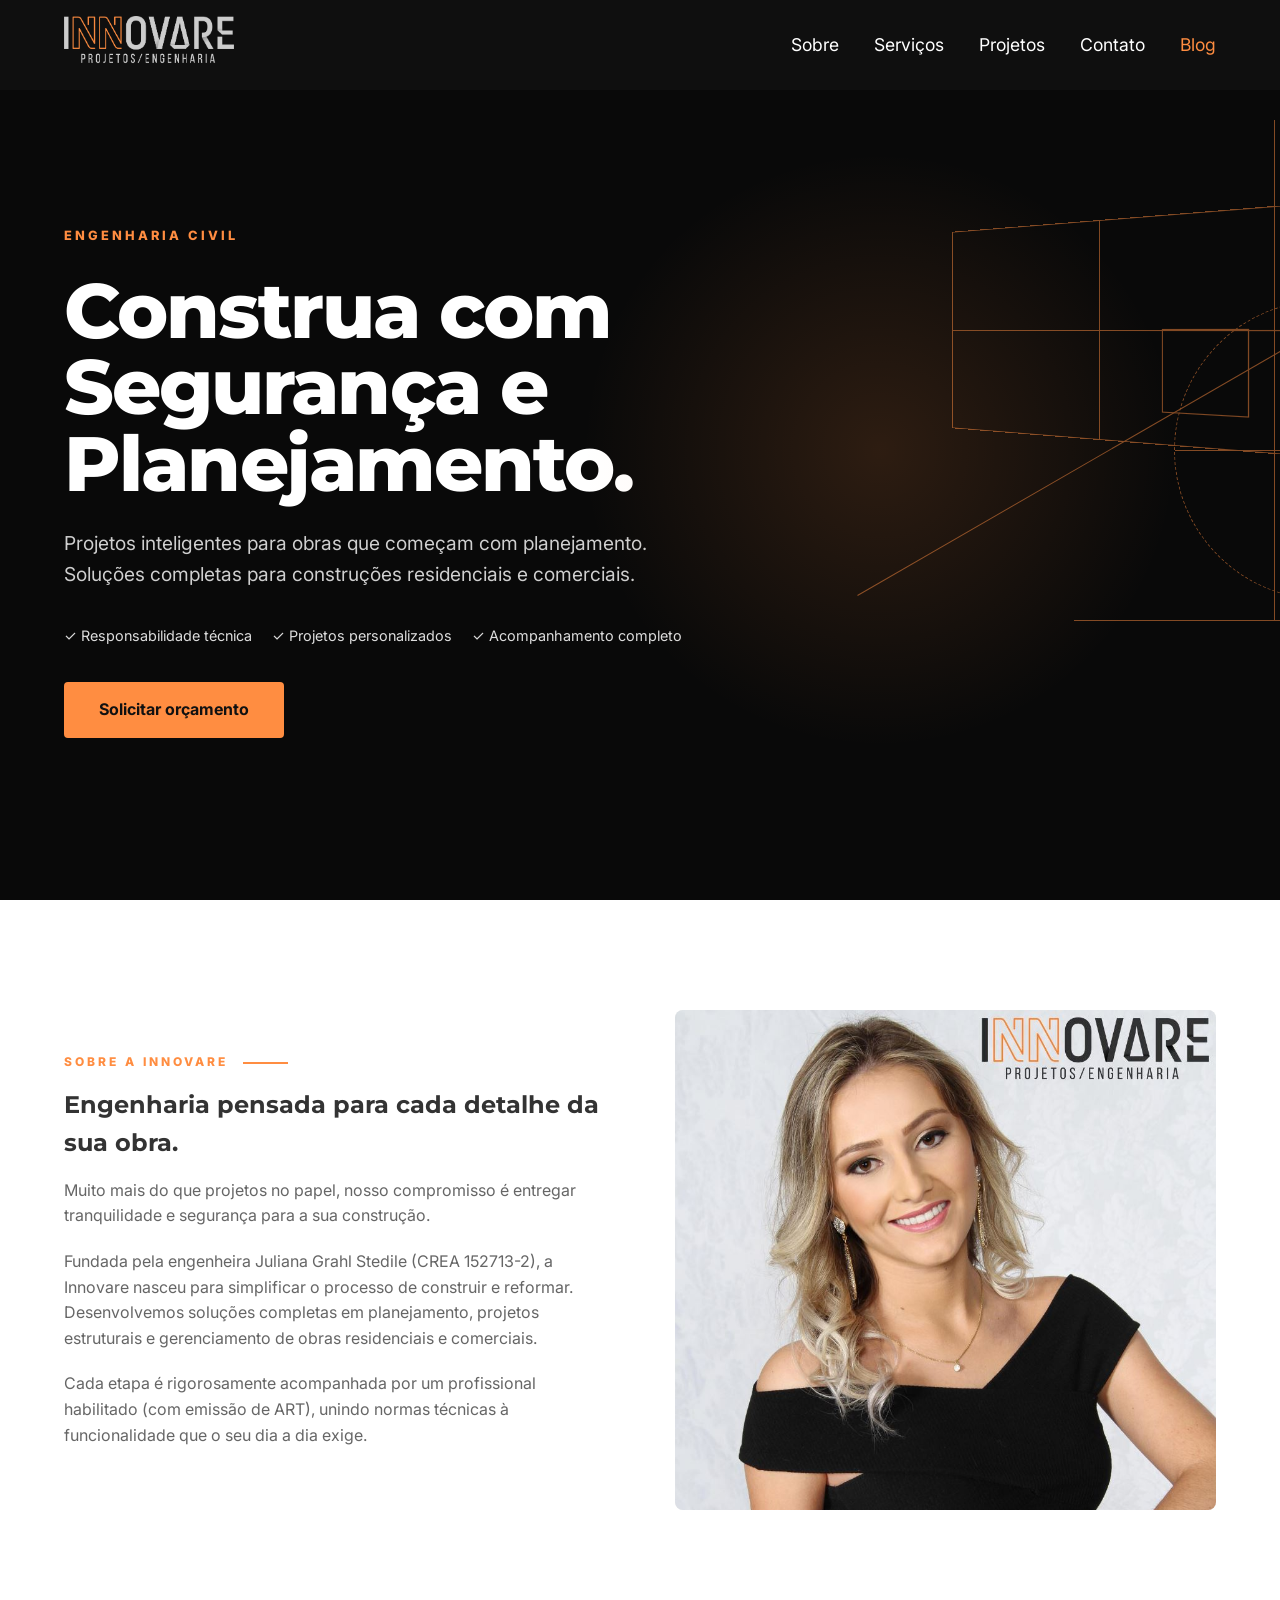
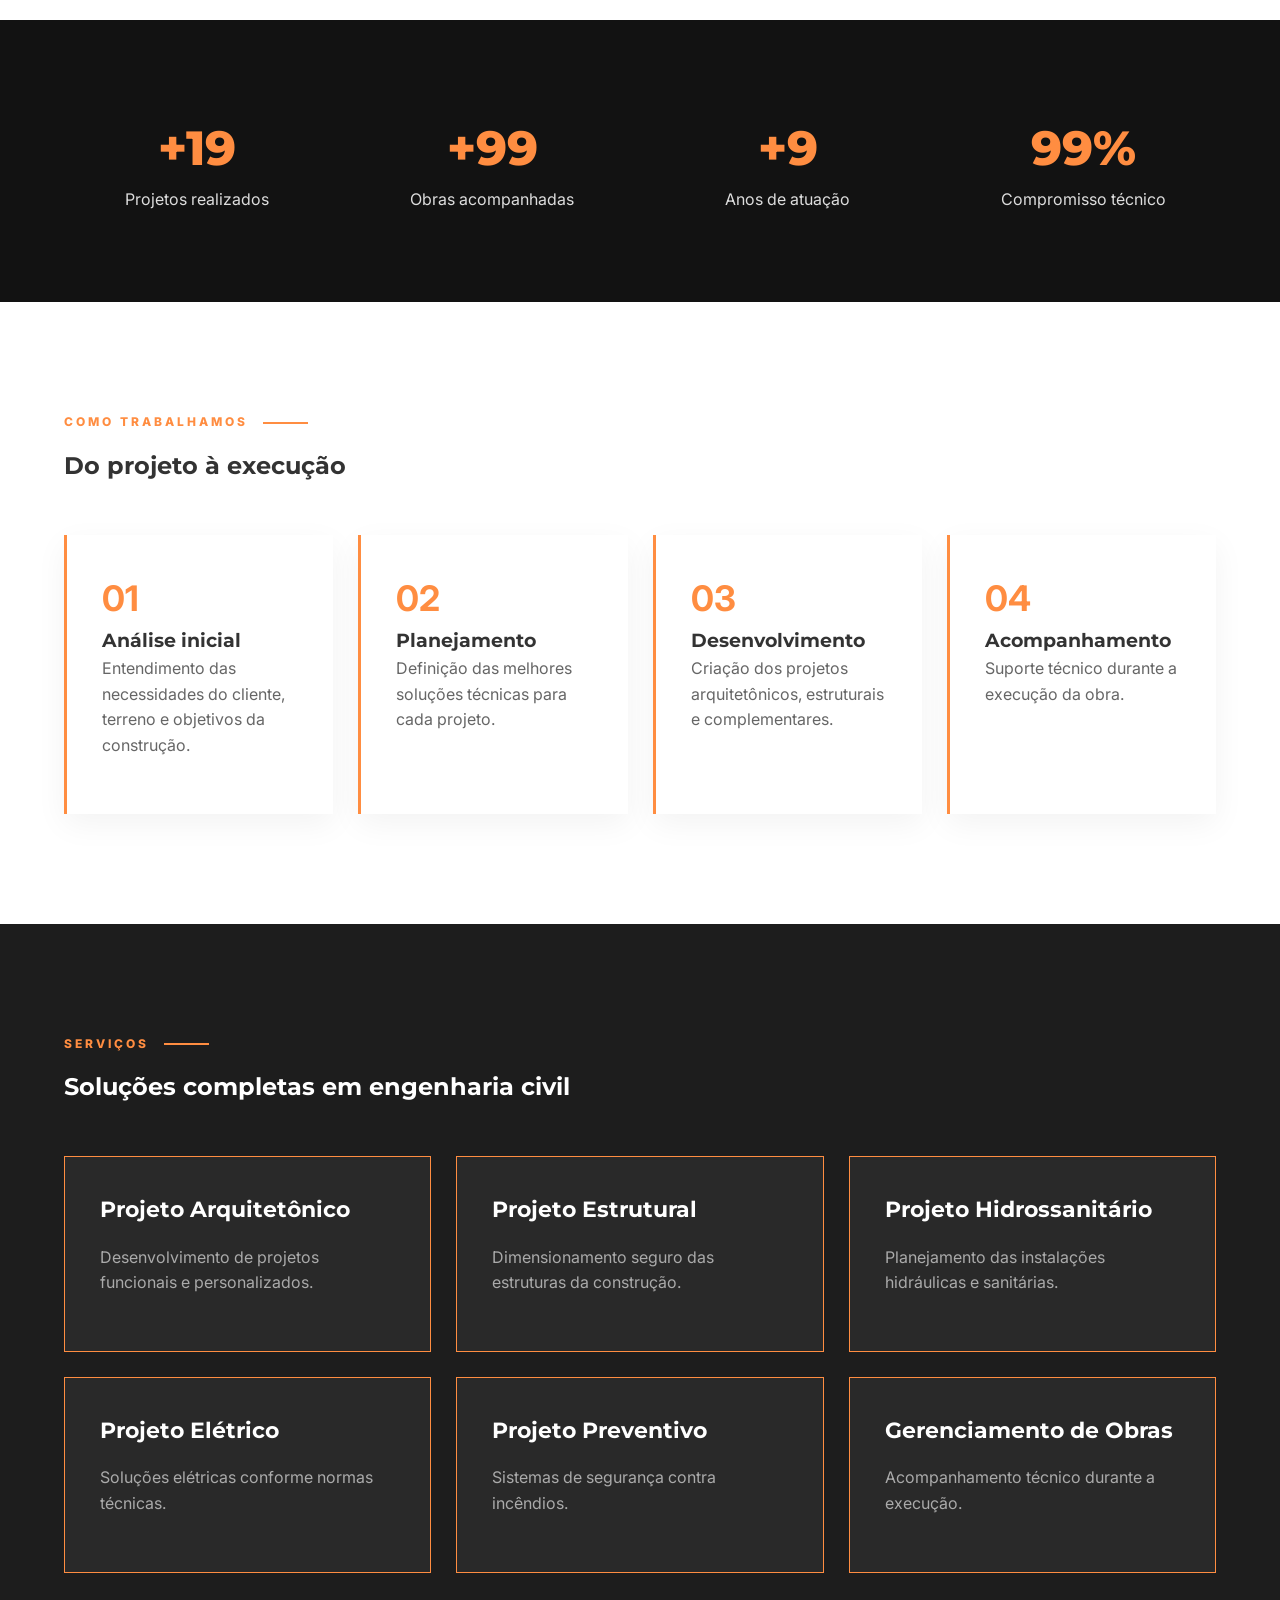
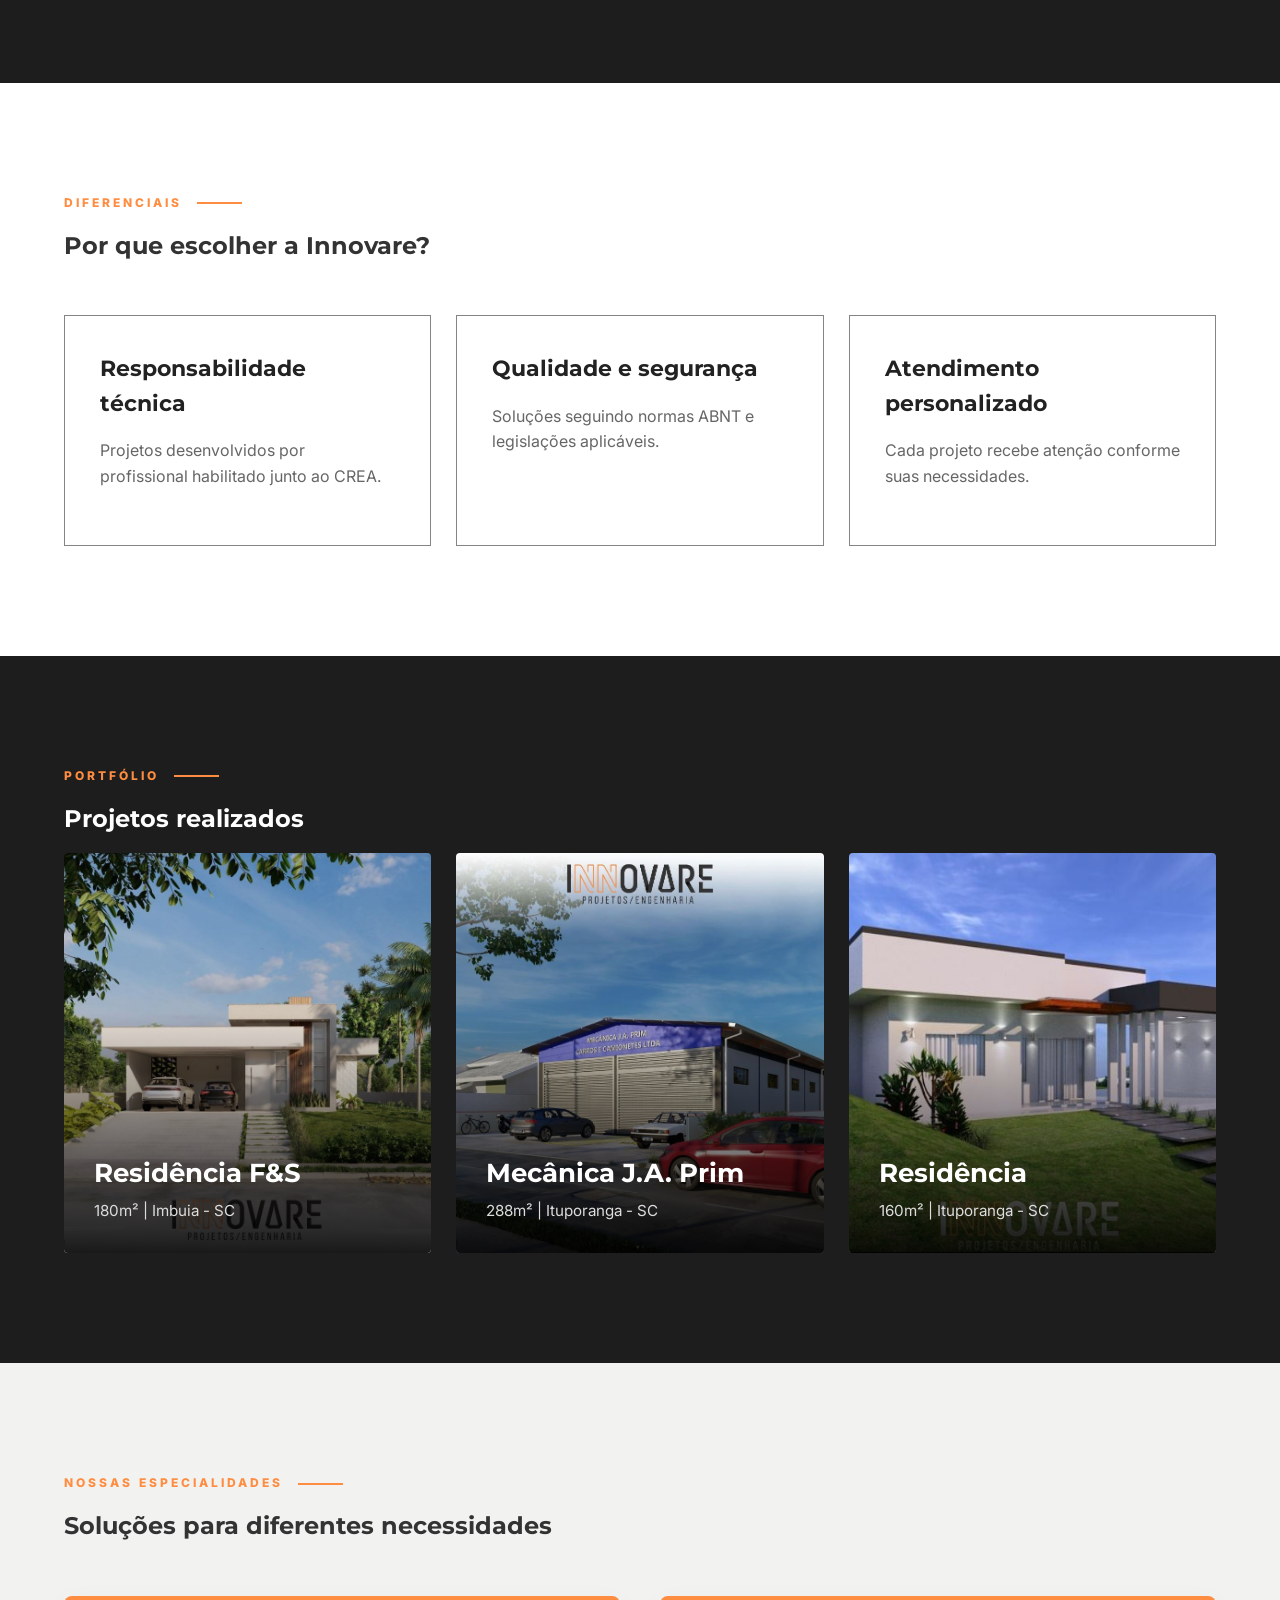
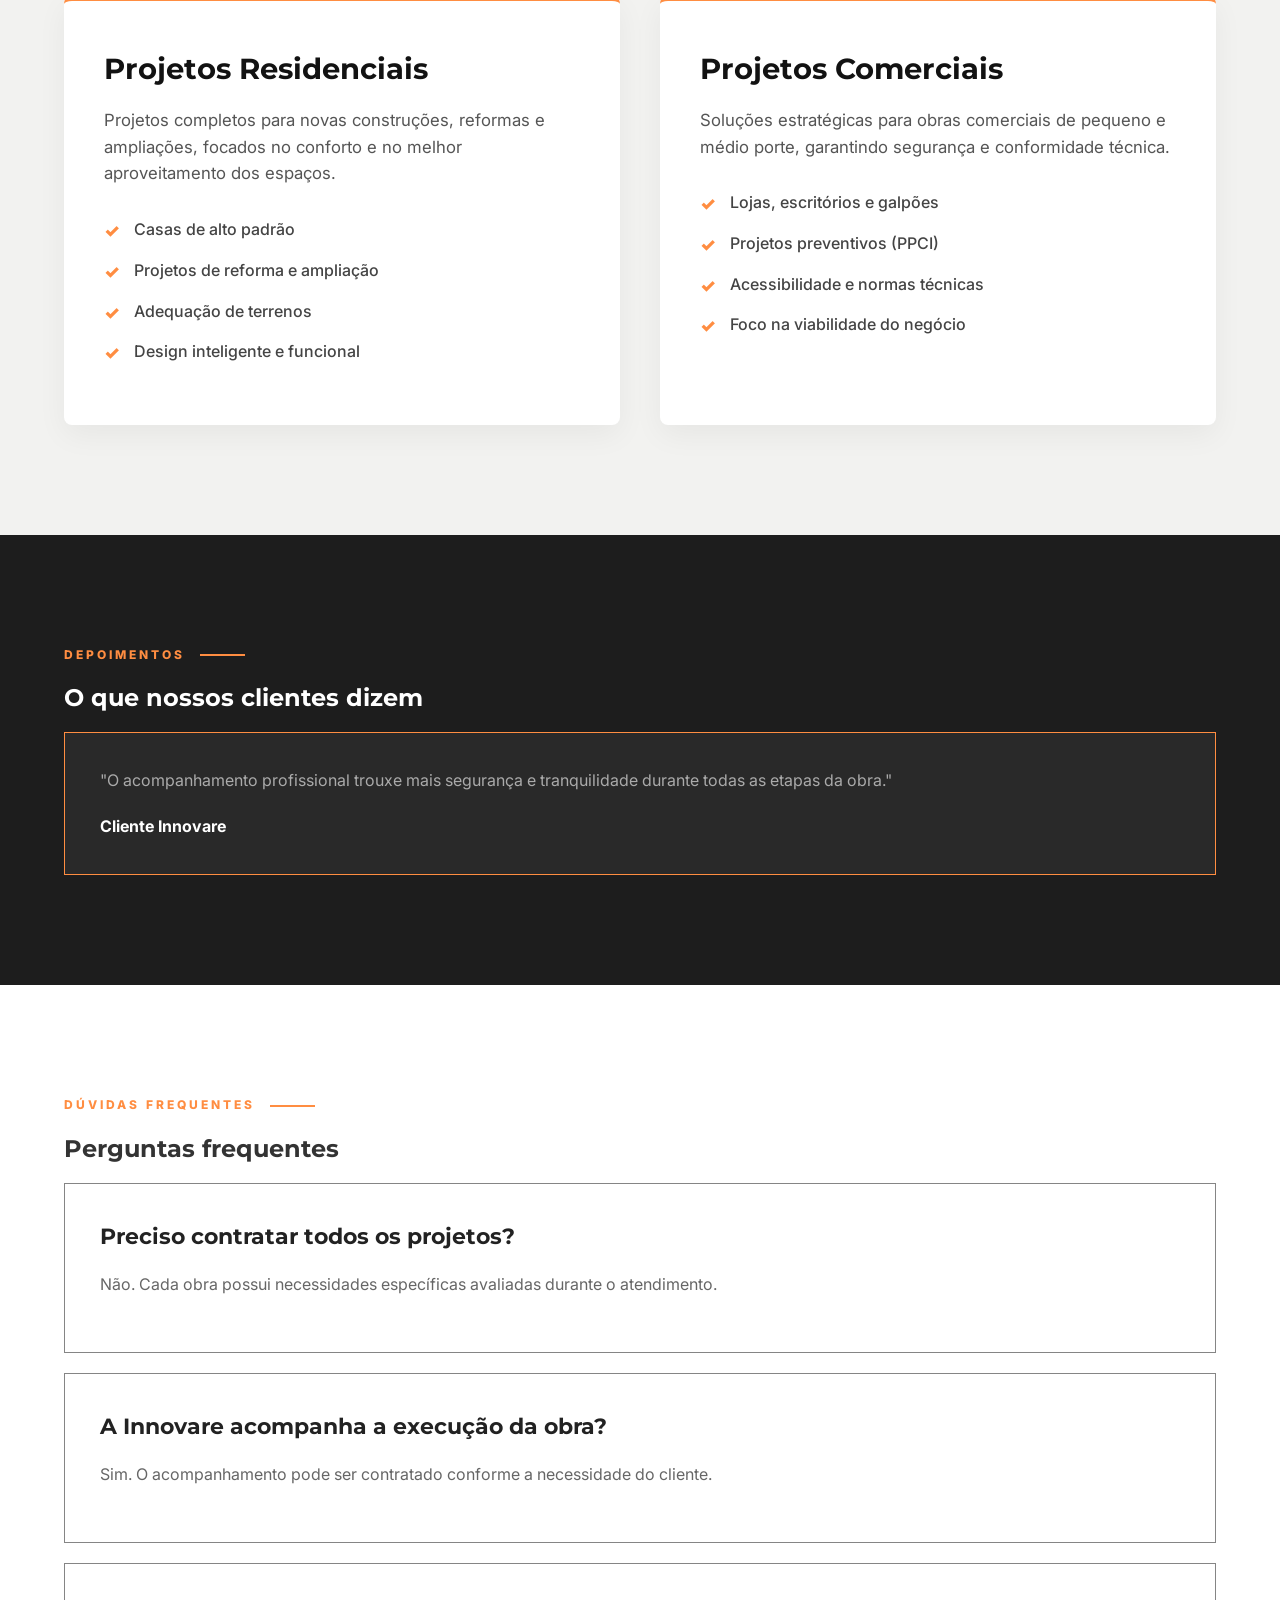
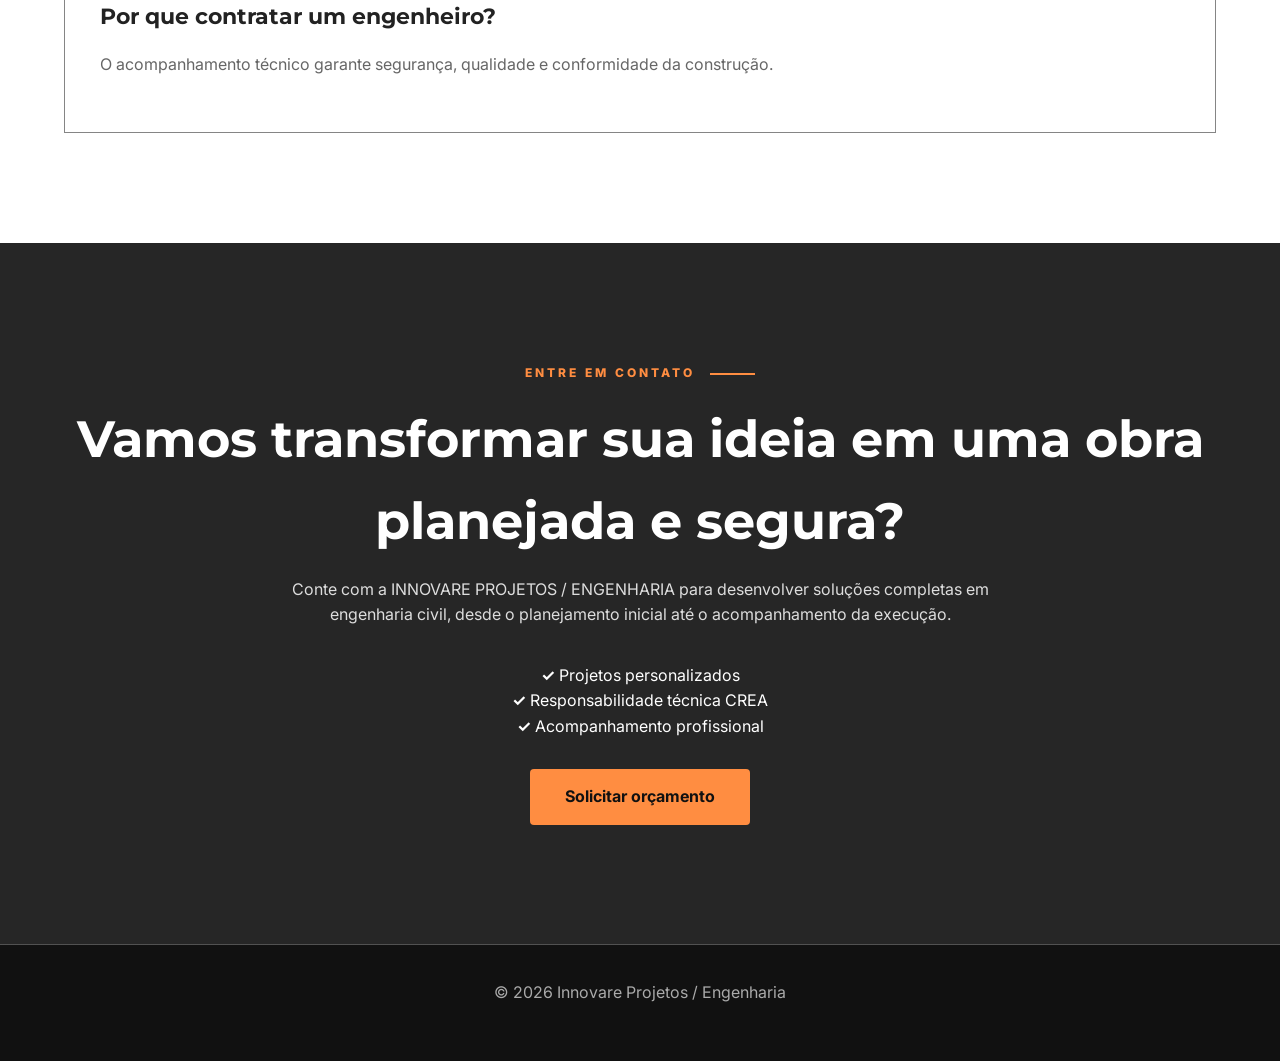
==== commit fc255f01: "Add files via upload" ====
--- a/index.html
+++ b/index.html
@@ -18,12 +18,20 @@
       <div class="logo">
         <img src="assets/thumbnail_LOGO INNOVARE 3.png" alt="Innovare Projetos Engenharia">
       </div>
-      <nav>
+      <nav id="nav-menu">
         <a href="sobre.html">Sobre</a>
         <a href="servicos.html">Serviços</a>
         <a href="projetos.html">Projetos</a>
         <a href="https://api.whatsapp.com/send/?phone=5547991575199&text&type=phone_number&app_absent=0&utm_source=site">Contato</a>
+        <a href="blog.html" style="color: var(--orange);">Blog</a>   
       </nav>
+
+      <div class="hamburger" id="hamburger">
+        <span></span>
+        <span></span>
+        <span></span>
+      </div>
+
     </div>
   </header>
 
--- a/styles.css
+++ b/styles.css
@@ -92,6 +92,10 @@
 
 }
 
+
+.container h2{
+    margin-bottom: 15px;
+}
 
 
 
@@ -458,7 +462,7 @@
 
     padding:90px 0;
 
-    background:var(--graphite);
+    background:var(--black);
 
 }
 
@@ -935,6 +939,14 @@
 @media(max-width:900px){
 
 
+    .portfolio-grid,
+    .project-types-grid,
+    .pricing-grid,
+    .services-list-grid,
+    .services-advanced-grid {
+        grid-template-columns: 1fr;
+    }
+
     .grid-2 {
 
         grid-template-columns:1fr;
@@ -959,13 +971,6 @@
     .numbers-grid {
 
         grid-template-columns:1fr 1fr;
-
-    }
-
-
-    nav {
-
-        display:none;
 
     }
 
@@ -1746,4 +1751,182 @@
 .grid-list li {
     margin-bottom: 8px;
     font-size: 0.9rem;
+}
+
+
+/* ================= MENU HAMBURGER ================= */
+.hamburger {
+    display: none; /* Escondido no computador */
+    flex-direction: column;
+    gap: 6px;
+    cursor: pointer;
+    z-index: 1001; /* Fica acima do menu aberto */
+}
+
+.hamburger span {
+    display: block;
+    width: 32px;
+    height: 3px;
+    background-color: var(--white);
+    border-radius: 3px;
+    transition: transform 0.4s ease, opacity 0.4s ease, background-color 0.4s ease;
+}
+
+@media(max-width: 900px) {
+    /* Mostra o botão no celular */
+    .hamburger {
+        display: flex;
+    }
+
+    /* Estiliza a tela do menu no celular */
+    nav {
+        position: fixed;
+        top: 0;
+        right: -100%; /* Começa escondido fora da tela */
+        width: 100%;
+        height: 100vh;
+        background: rgba(18, 18, 18, 0.98);
+        backdrop-filter: blur(15px);
+        display: flex;
+        flex-direction: column;
+        justify-content: center;
+        align-items: center;
+        gap: 20px; /* Espaçamento entre os links */
+        transition: right 0.4s ease-in-out;
+        z-index: 1000;
+    }
+
+    /* Classe que será adicionada pelo JavaScript para abrir o menu */
+    nav.active {
+        right: 0; 
+    }
+
+    /* Aumenta os links para facilitar o toque */
+    nav a {
+        font-size: 1.8rem;
+    }
+
+    /* Animação do botão virando um "X" */
+    .hamburger.active span:nth-child(1) {
+        transform: translateY(9px) rotate(45deg);
+        background-color: var(--orange);
+    }
+    
+    .hamburger.active span:nth-child(2) {
+        opacity: 0;
+    }
+    
+    .hamburger.active span:nth-child(3) {
+        transform: translateY(-9px) rotate(-45deg);
+        background-color: var(--orange);
+    }
+}
+
+/* ================= BLOG GRID E CARDS ================= */
+.blog-grid {
+    display: grid;
+    grid-template-columns: repeat(auto-fit, minmax(320px, 1fr));
+    gap: 40px 30px;
+}
+
+.blog-card {
+    background: var(--white);
+    border: 1px solid var(--concrete);
+    border-radius: 8px;
+    overflow: hidden;
+    transition: transform 0.3s ease, box-shadow 0.3s ease;
+    display: flex;
+    flex-direction: column;
+}
+
+.blog-card:hover {
+    transform: translateY(-5px);
+    box-shadow: 0 15px 30px rgba(0,0,0,0.08);
+}
+
+.blog-image {
+    position: relative;
+    height: 220px;
+    overflow: hidden;
+}
+
+.blog-image img {
+    width: 100%;
+    height: 100%;
+    object-fit: cover;
+    transition: transform 0.5s ease;
+}
+
+.blog-card:hover .blog-image img {
+    transform: scale(1.05);
+}
+
+.blog-category {
+    position: absolute;
+    top: 15px;
+    left: 15px;
+    background: var(--orange);
+    color: white;
+    font-size: 0.75rem;
+    font-weight: 700;
+    text-transform: uppercase;
+    padding: 5px 12px;
+    border-radius: 20px;
+    letter-spacing: 1px;
+}
+
+.blog-content {
+    padding: 30px;
+    display: flex;
+    flex-direction: column;
+    flex-grow: 1;
+}
+
+.blog-meta {
+    display: flex;
+    gap: 15px;
+    font-size: 0.85rem;
+    color: #888;
+    margin-bottom: 15px;
+}
+
+.blog-content h3 {
+    font-size: 1.3rem;
+    margin-bottom: 15px;
+    line-height: 1.4;
+}
+
+.blog-content h3 a {
+    color: var(--black);
+    text-decoration: none;
+    transition: color 0.3s ease;
+}
+
+.blog-content h3 a:hover {
+    color: var(--orange);
+}
+
+.blog-content p {
+    font-size: 0.95rem;
+    color: #666;
+    margin-bottom: 25px;
+    display: -webkit-box;
+    -webkit-line-clamp: 3; /* Corta o texto após 3 linhas */
+    -webkit-box-orient: vertical;
+    overflow: hidden;
+}
+
+.blog-read-more {
+    margin-top: auto;
+    font-size: 0.9rem;
+    font-weight: 700;
+    color: var(--orange);
+    text-decoration: none;
+    text-transform: uppercase;
+    letter-spacing: 1px;
+    transition: color 0.3s ease;
+}
+
+.blog-read-more:hover {
+    color: var(--orange-dark);
 }
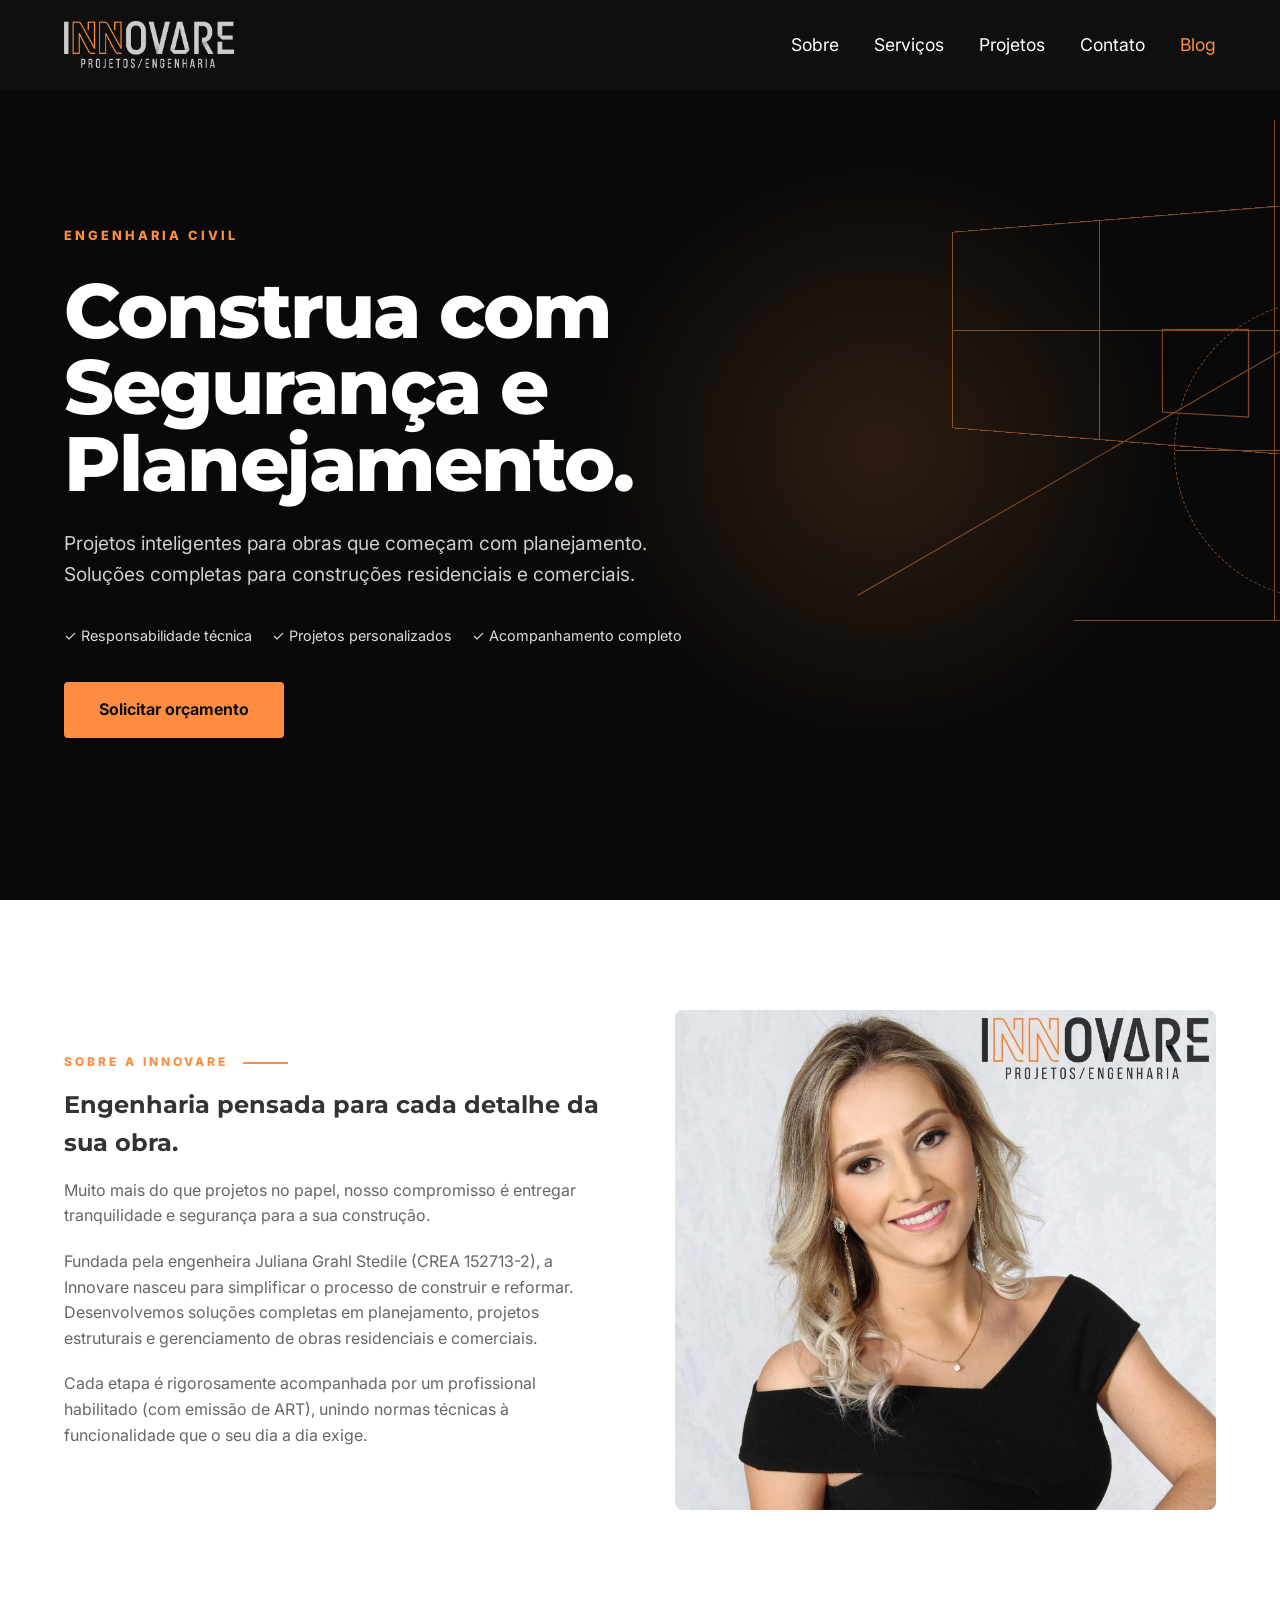
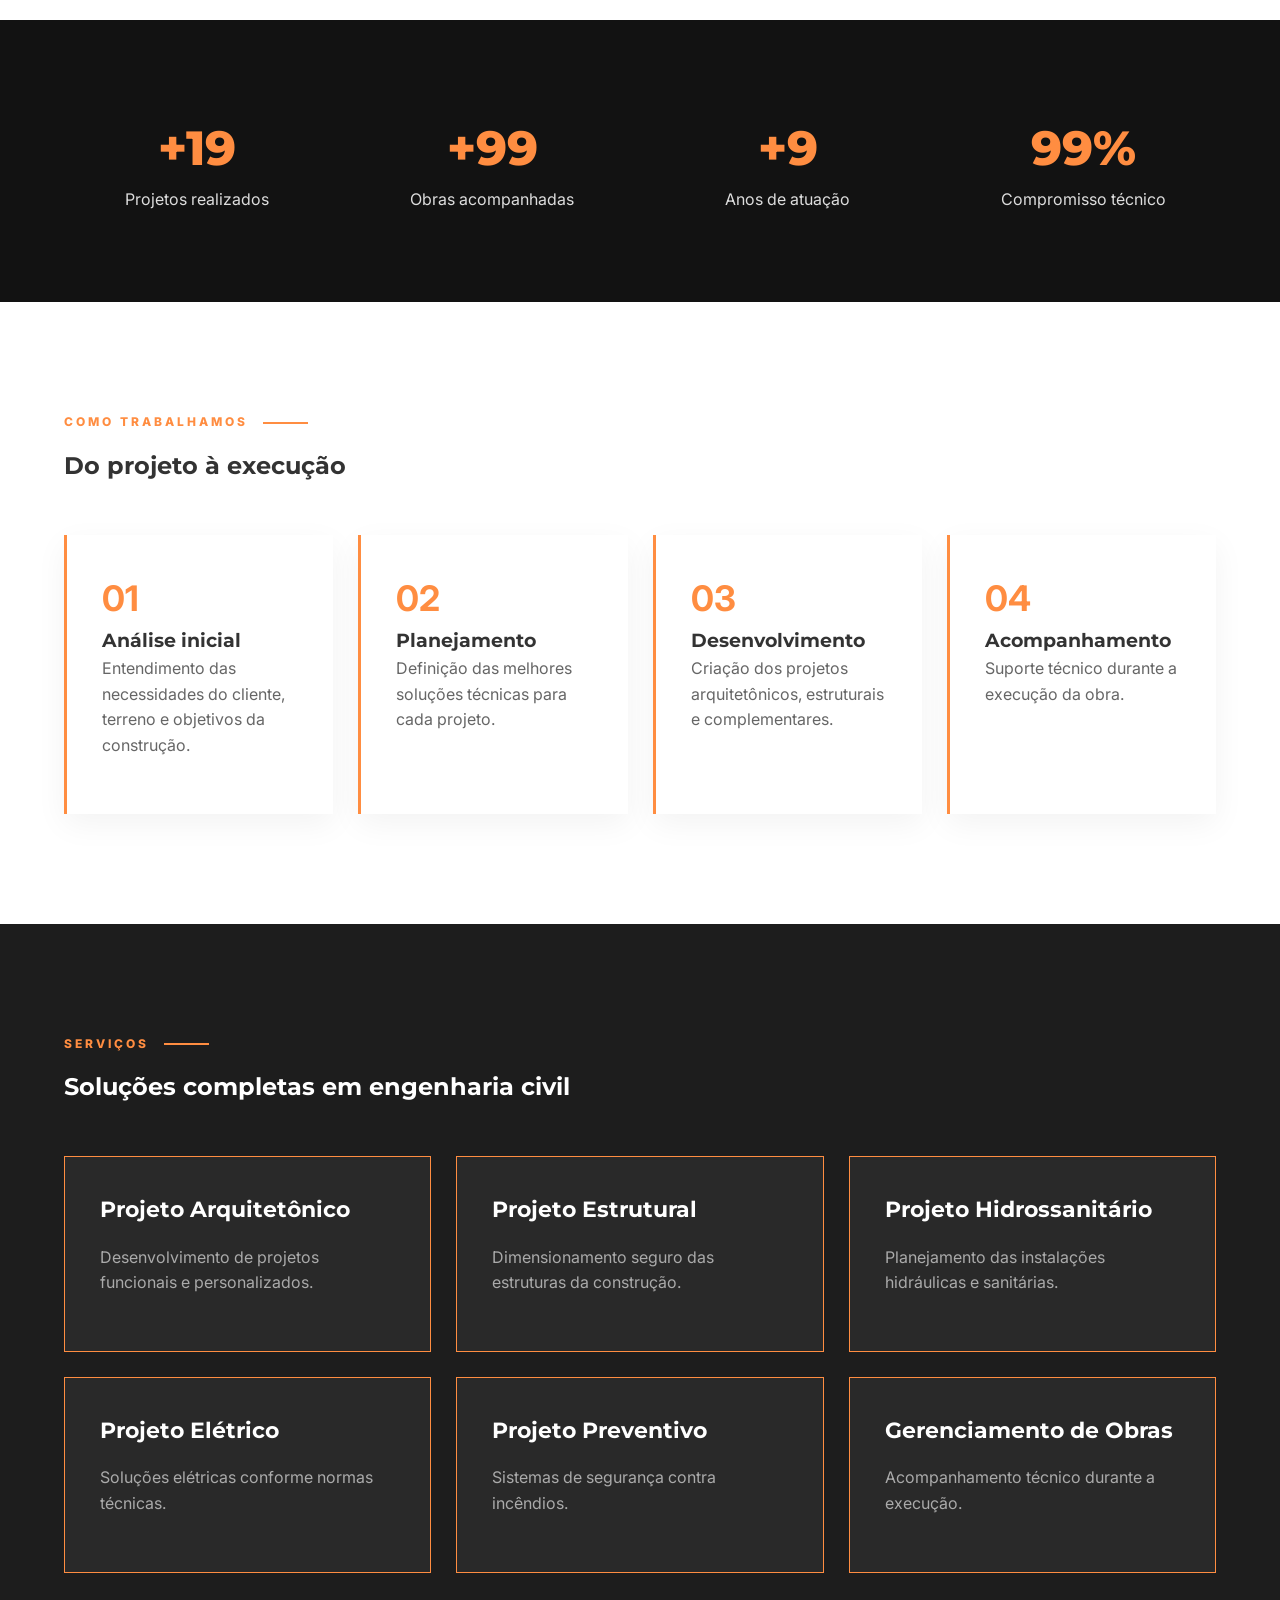
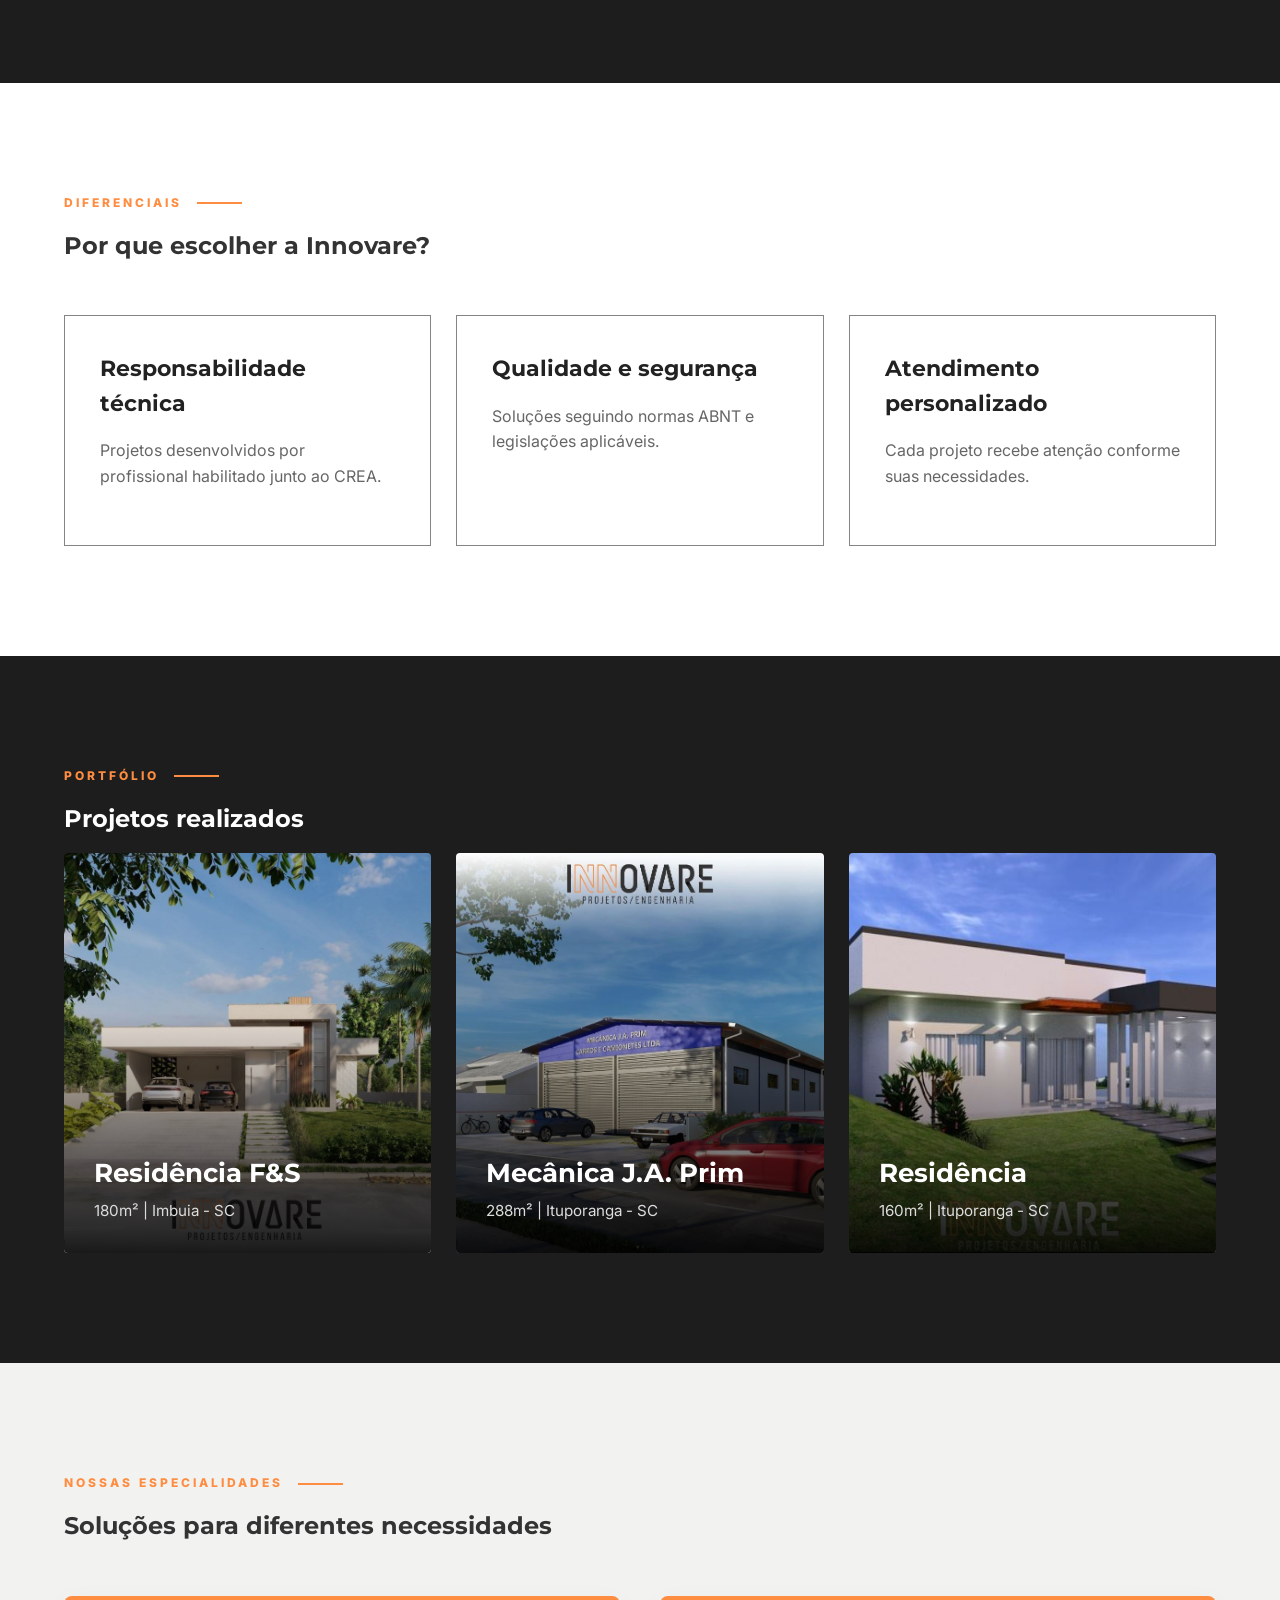
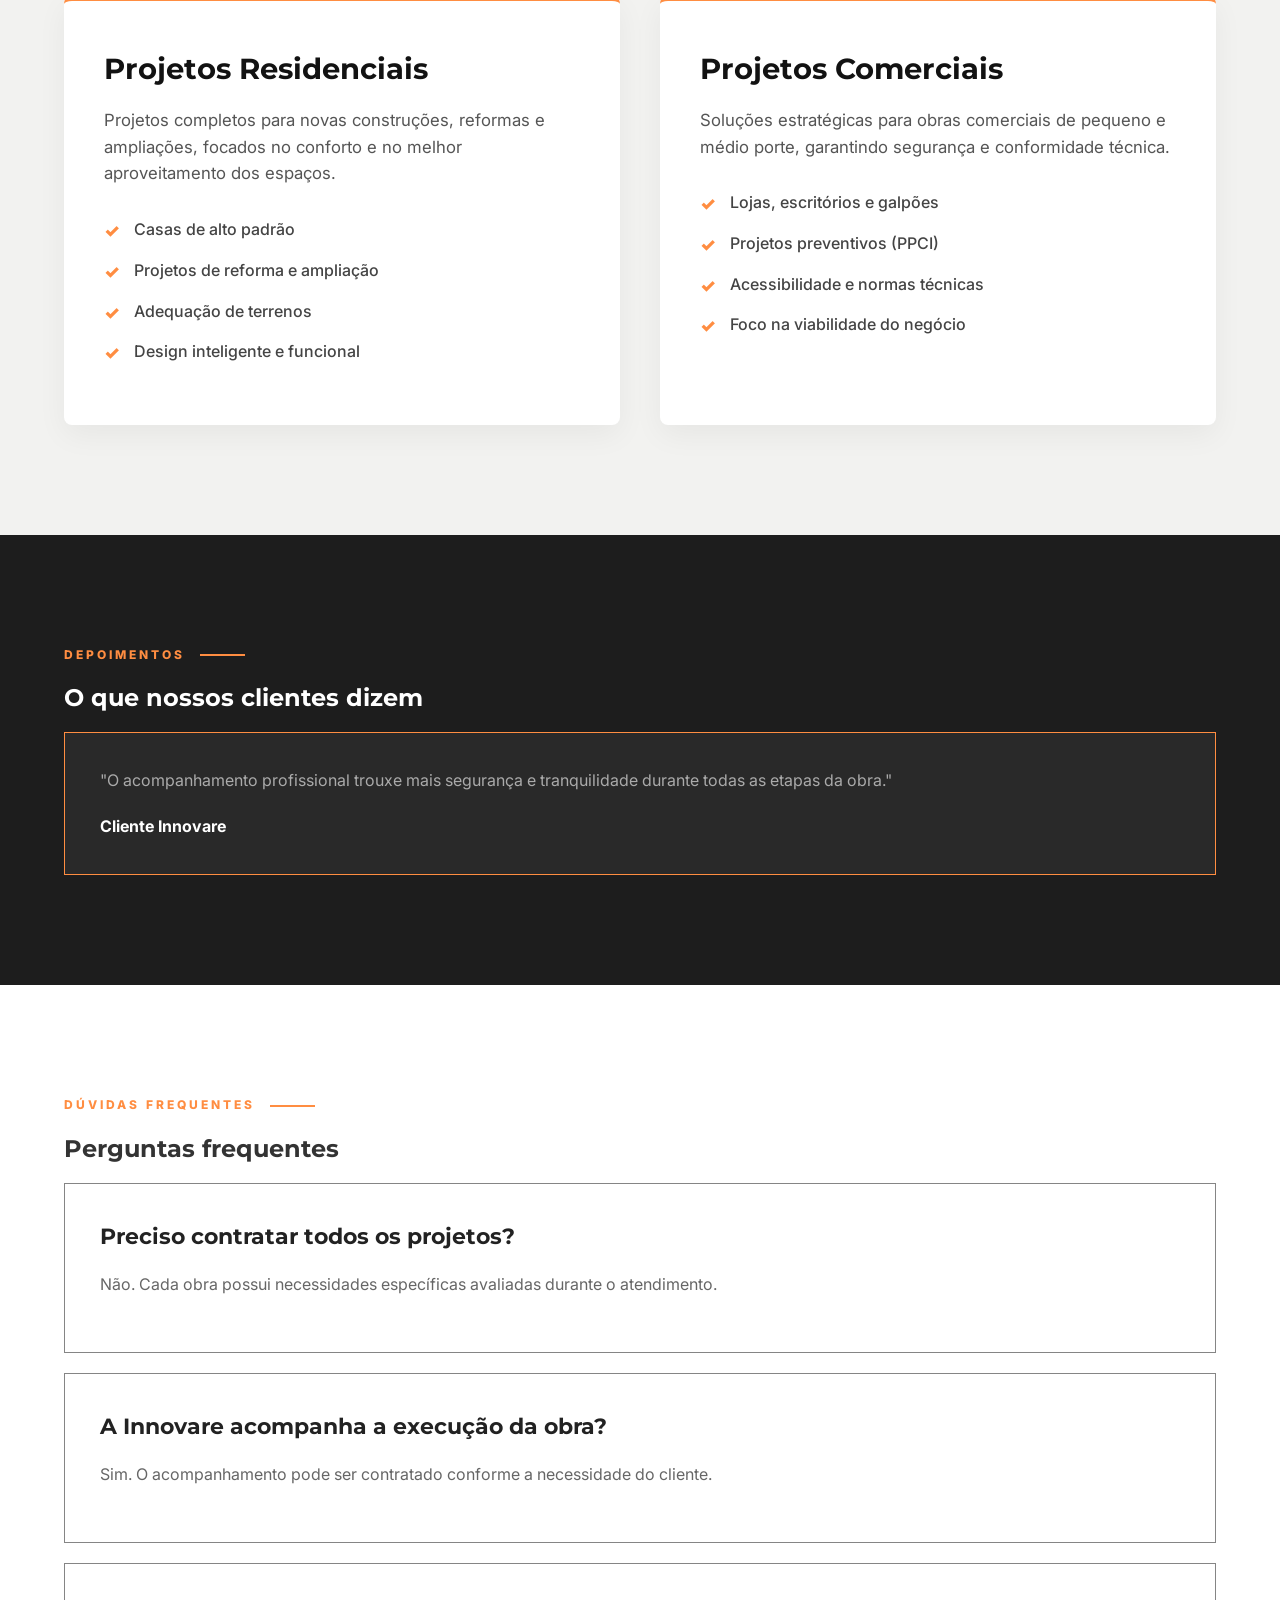
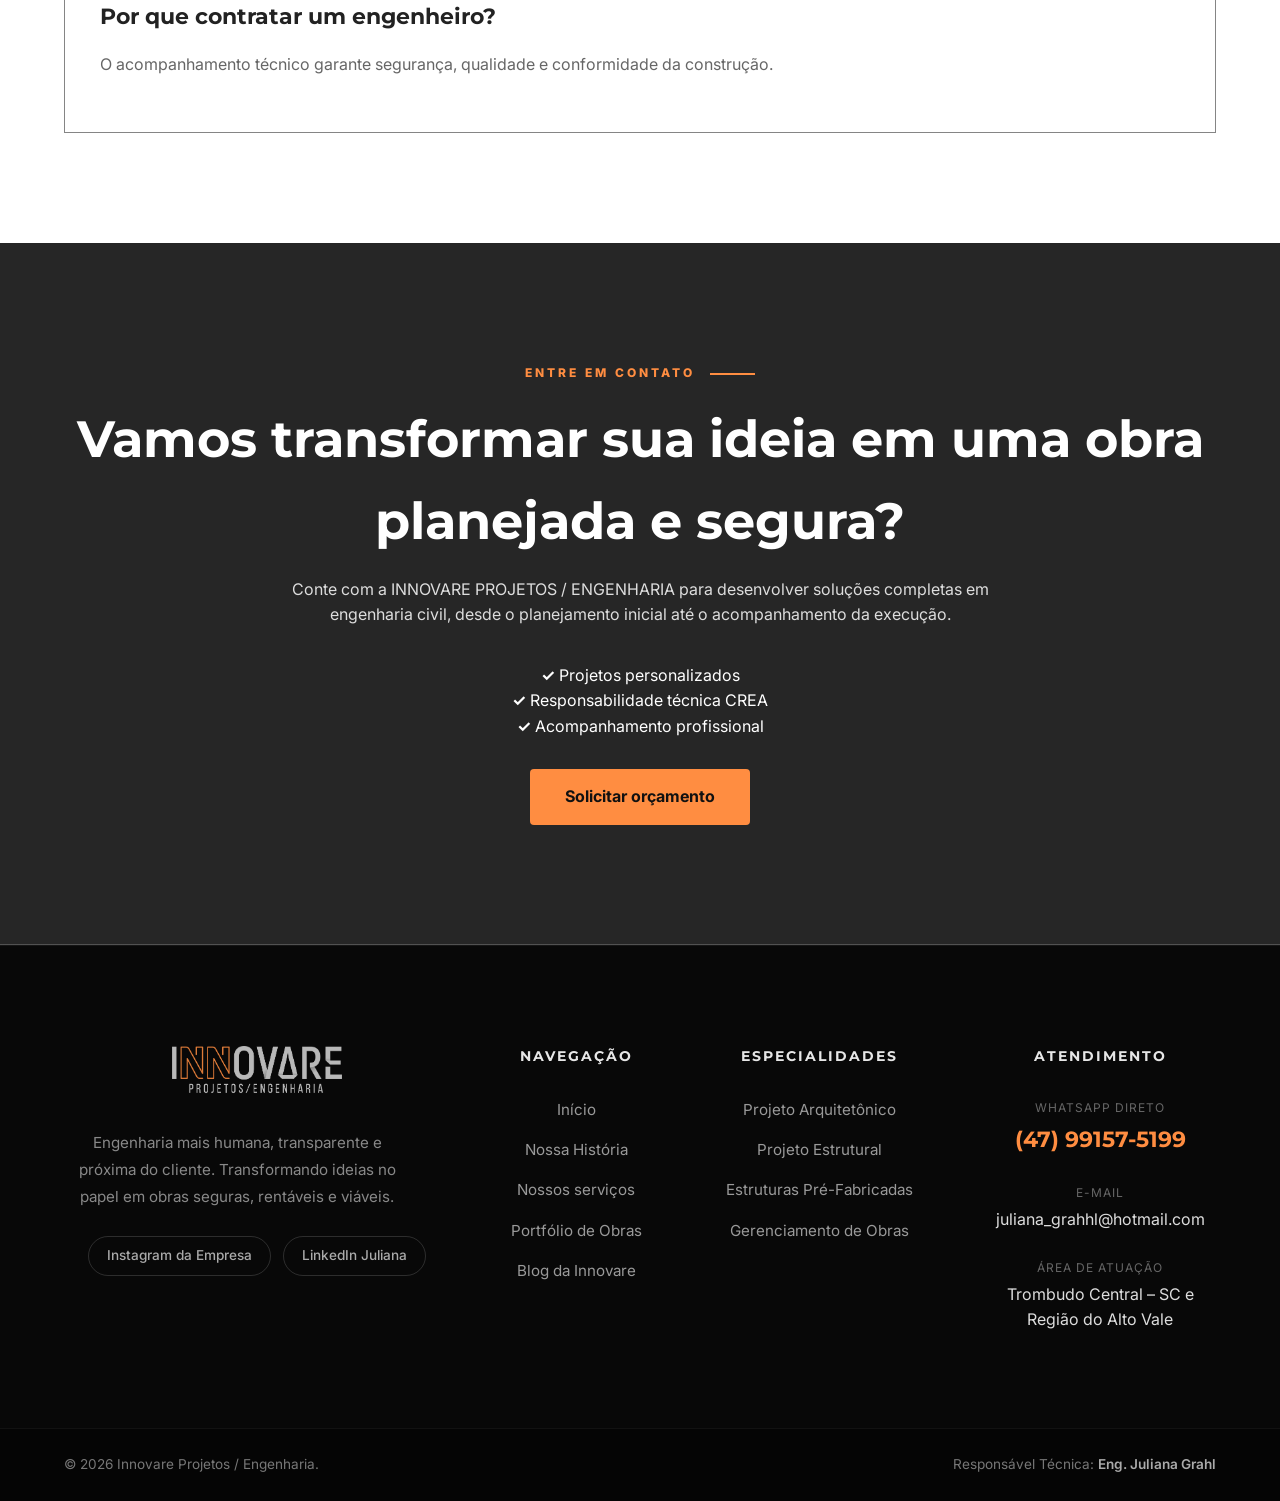
==== commit ded58d6d: "Add files via upload" ====
--- a/index.html
+++ b/index.html
@@ -6,24 +6,25 @@
   <title>Innovare Projetos | Engenharia Civil</title>
   <meta name="description" content="Projetos de engenharia civil, gerenciamento de obras e soluções personalizadas para construções residenciais e comerciais.">
   
-  <link rel="stylesheet" href="styles.css">
+  <link rel="stylesheet" href="assets/css/styles.css">
   <link rel="preconnect" href="https://fonts.googleapis.com">
   <link rel="preconnect" href="https://fonts.gstatic.com" crossorigin>
   <link href="https://fonts.googleapis.com/css2?family=Inter:wght@300;400;500;600;700&family=Montserrat:wght@600;700;800&display=swap" rel="stylesheet">
+  <link rel="icon" href="assets/images/logo-ico.ico">
 </head>
 <body>
 
   <header class="header">
     <div class="container header-content">
       <div class="logo">
-        <img src="assets/thumbnail_LOGO INNOVARE 3.png" alt="Innovare Projetos Engenharia">
+        <img src="assets/images/logo-innovare-cinza.png" alt="Innovare Projetos Engenharia">
       </div>
       <nav id="nav-menu">
-        <a href="sobre.html">Sobre</a>
-        <a href="servicos.html">Serviços</a>
-        <a href="projetos.html">Projetos</a>
+        <a href="sobre/index.html">Sobre</a>
+        <a href="servicos/index.html">Serviços</a>
+        <a href="projetos/index.html">Projetos</a>
         <a href="https://api.whatsapp.com/send/?phone=5547991575199&text&type=phone_number&app_absent=0&utm_source=site">Contato</a>
-        <a href="blog.html" style="color: var(--orange);">Blog</a>   
+        <a href="blog/index.html" style="color: var(--orange);">Blog</a>   
       </nav>
 
       <div class="hamburger" id="hamburger">
@@ -96,7 +97,7 @@
           </p>
         </div>
         <div class="image-placeholder">
-          <img src="assets/engenheira.JPG" alt="">
+          <img src="assets/images/engenheira.JPG" alt="">
         </div>
       </div>
     </section>
@@ -216,21 +217,21 @@
         <h2>Projetos realizados</h2>
         <div class="portfolio-grid">
           <div class="project">
-            <img src="assets/portfolio-1.JPG" alt="Residência F&S em Imbuia">
+            <img src="assets/images/portfolio-1.JPG" alt="Residência F&S em Imbuia">
             <div class="project-content">
                 <h3>Residência F&S</h3>
                 <p>180m² | Imbuia - SC</p>
             </div>
           </div>
           <div class="project">
-            <img src="assets/portfolio-2.JPG" alt="Residência F&S em Imbuia">
+            <img src="assets/images/portfolio-2.JPG" alt="Residência F&S em Imbuia">
             <div class="project-content">
                 <h3>Mecânica J.A. Prim</h3>
                 <p>288m² | Ituporanga - SC</p>
             </div>
           </div>
           <div class="project">
-            <img src="assets/portfolio-3.JPG" alt="Residência F&S em Imbuia">
+            <img src="assets/images/portfolio-3.JPG" alt="Residência F&S em Imbuia">
             <div class="project-content">
                 <h3>Residência</h3>
                 <p>160m² | Ituporanga - SC</p>
@@ -330,12 +331,71 @@
     </section>
   </main>
 
-  <footer>
-    <div class="container">
-      <p>© 2026 Innovare Projetos / Engenharia</p>
+  <!-- ================= RODAPÉ PREMIUM ================= -->
+  <footer class="footer-premium">
+    <div class="container footer-grid">
+      
+      <!-- Coluna 1: Marca e Resumo -->
+      <div class="footer-col brand-col">
+        <img src="assets/images/logo-innovare-cinza.png" alt="Innovare Projetos Engenharia" class="footer-logo">
+        <p>Engenharia mais humana, transparente e próxima do cliente. Transformando ideias no papel em obras seguras, rentáveis e viáveis.</p>
+        <div class="footer-socials">
+          <a href="https://www.instagram.com/innovareprojetos/" target="_blank" class="social-pill">Instagram da Empresa</a>
+          <a href="https://br.linkedin.com/in/juliana-grahl" target="_blank" class="social-pill">LinkedIn Juliana</a>
+        </div>
+      </div>
+
+      <!-- Coluna 2: Navegação Rápida -->
+      <div class="footer-col">
+        <h3>Navegação</h3>
+        <ul class="footer-links">
+          <li><a href="index.html">Início</a></li>
+          <li><a href="sobre/index.html">Nossa História</a></li>
+          <li><a href="servicos/index.html">Nossos serviços</a></li>
+          <li><a href="projetos/index.html">Portfólio de Obras</a></li>
+          <li><a href="blog/index.html">Blog da Innovare</a></li>
+        </ul>
+      </div>
+
+      <!-- Coluna 3: Especialidades -->
+      <div class="footer-col">
+        <h3>Especialidades</h3>
+        <ul class="footer-links">
+          <li><a href="servicos/index.html">Projeto Arquitetônico</a></li>
+          <li><a href="servicos/index.html">Projeto Estrutural</a></li>
+          <li><a href="servicos/index.html">Estruturas Pré-Fabricadas</a></li>
+          <li><a href="servicos/index.html">Gerenciamento de Obras</a></li>
+        </ul>
+      </div>
+
+      <!-- Coluna 4: Contatos Destacados -->
+      <div class="footer-col contact-col">
+        <h3>Atendimento</h3>
+        <div class="contact-item">
+          <span class="contact-label">WhatsApp Direto</span>
+          <a href="https://api.whatsapp.com/send/?phone=5547991575199" target="_blank" class="contact-highlight">(47) 99157-5199</a>
+        </div>
+        <div class="contact-item">
+          <span class="contact-label">E-mail</span>
+          <a href="mailto:juliana_grahhl@hotmail.com" class="contact-link">juliana_grahhl@hotmail.com</a>
+        </div>
+        <div class="contact-item">
+          <span class="contact-label">Área de Atuação</span>
+          <p class="contact-text">Trombudo Central – SC e Região do Alto Vale</p>
+        </div>
+      </div>
+
+    </div>
+
+    <!-- Linha de Copyright -->
+    <div class="footer-bottom">
+      <div class="container bottom-flex">
+        <p>© 2026 Innovare Projetos / Engenharia.</p>
+        <p>Responsável Técnica: <strong>Eng. Juliana Grahl</strong></p>
+      </div>
     </div>
   </footer>
 
-  <script src="scripts.js"></script>
+  <script src="assets/scripts/scripts.js"></script>
 </body>
 </html>
--- a/assets/css/styles.css
+++ b/assets/css/styles.css
@@ -0,0 +1,2448 @@
+:root {
+
+    --orange: #ff8d41;
+
+    --black: #121212;
+
+    --graphite: #333333;
+
+    --concrete: #e5e5e5;
+
+    --cement: #f2f2f0;
+
+    --white: #ffffff;
+
+    --text-dark: #333333;
+
+    --text-light: #b5b5b5;
+
+    --orange: #ff8d41;
+
+    --orange-light: #ffb276;
+
+    --orange-dark: #c85f20;
+
+    --blueprint: #ff8d41;
+
+}
+
+
+
+* {
+
+    margin:0;
+
+    padding:0;
+
+    box-sizing:border-box;
+
+}
+
+
+
+html {
+
+    scroll-behavior:smooth;
+
+}
+
+
+
+body {
+
+    font-family:'Inter', sans-serif;
+
+    color:var(--text-dark);
+
+    background:var(--white);
+
+    line-height:1.6;
+
+}
+
+
+
+h1,
+h2,
+h3 {
+
+    font-family:'Montserrat', sans-serif;
+
+}
+
+
+
+p {
+
+    margin-bottom:20px;
+
+    color:#666;
+
+}
+
+
+
+.container {
+
+    width:90%;
+
+    max-width:1200px;
+
+    margin:auto;
+
+}
+
+
+.container h2{
+    margin-bottom: 15px;
+}
+
+
+
+
+/* ================= HEADER ================= */
+
+
+.header {
+
+    position:fixed;
+
+    top:0;
+
+    width:100%;
+
+    z-index:1000;
+
+    background:rgba(18,18,18,.85);
+
+    backdrop-filter:blur(10px);
+
+}
+
+
+
+.header-content {
+
+    height:90px;
+
+    display:flex;
+
+    align-items:center;
+
+    justify-content:space-between;
+
+}
+
+
+
+.logo img {
+
+    max-width:170px;
+    margin-bottom: -10px;
+
+}
+
+
+
+nav {
+
+    display:flex;
+
+    gap:35px;
+
+
+
+}
+
+
+
+nav a {
+
+    color:white;
+
+    font-size: 1.1rem;
+
+    transition:.3s;
+
+    text-decoration: none;
+
+}
+
+
+
+nav a:hover {
+
+    color:var(--orange);
+
+}
+
+
+
+
+
+/* ================= HERO ================= */
+
+
+.hero {
+
+    min-height:100vh;
+
+    display:flex;
+
+    align-items:center;
+
+    position:relative;
+
+    overflow:hidden;
+
+    background:#090909;
+
+    isolation:isolate;
+
+    padding-top: 120px; /* Compensa os 90px do header + um espaço extra */
+    padding-bottom: 60px; /* Garante que o botão nunca cole no final da tela */
+
+}
+
+
+
+.hero-content {
+
+    color:white;
+
+    max-width:850px;
+
+}
+
+
+
+.tag {
+
+    color:var(--orange);
+
+    text-transform:uppercase;
+
+    letter-spacing:3px;
+
+    font-size:.8rem;
+
+    font-weight:800;
+
+}
+
+
+
+.hero h1 {
+
+    font-size:clamp(3.5rem,6vw,5.5rem);
+
+    line-height:1;
+
+    font-weight:800;
+
+    letter-spacing:-2px;
+
+    margin:25px 0;
+
+}
+
+
+
+.hero p {
+
+    color:#cfcfcf;
+
+    font-size:1.2rem;
+
+    max-width:650px;
+
+}
+
+
+
+.hero-checks {
+
+    display:flex;
+
+    flex-wrap:wrap;
+
+    gap:20px;
+
+    margin:35px 0;
+
+}
+
+
+
+.hero-checks span {
+
+    color:#ddd;
+
+    font-size:.9rem;
+
+}
+
+
+
+
+
+/* ================= BOTÃO ================= */
+
+
+.btn {
+
+    display:inline-block;
+
+    padding:15px 35px;
+
+    background:var(--orange);
+
+    color:#111;
+
+    font-weight:700;
+
+    border-radius:4px;
+
+    transition:.3s;
+
+    text-decoration: none;
+
+}
+
+
+
+.btn:hover {
+
+    transform:translateY(-3px);
+
+    opacity:.9;
+
+}
+
+
+
+
+
+/* ================= TITULOS ================= */
+
+
+.section {
+
+    padding:110px 0;
+
+}
+
+
+
+.section-tag {
+
+    color:var(--orange);
+
+    text-transform:uppercase;
+
+    letter-spacing:3px;
+
+    font-size:.75rem;
+
+    font-weight:800;
+
+    display:block;
+
+    margin-bottom:15px;
+
+}
+
+
+
+.section-tag::after {
+
+    content:"";
+
+    display:inline-block;
+
+    width:45px;
+
+    height:2px;
+
+    background:var(--orange);
+
+    margin-left:15px;
+
+    vertical-align:middle;
+
+}
+
+
+
+.section-title {
+
+    font-size:clamp(2.5rem,4vw,3.5rem);
+
+    line-height:1.1;
+
+    font-weight:800;
+
+    letter-spacing:-1px;
+
+    max-width:850px;
+
+    margin-bottom:35px;
+
+}
+
+
+
+.light-title {
+
+    color:#222;
+
+}
+
+
+
+.dark-title {
+
+    color:white;
+
+}
+
+
+
+
+
+/* ================= SOBRE ================= */
+
+
+.about {
+
+    background:var(--cement);
+
+}
+
+
+
+.grid-2 {
+
+    display:grid;
+
+    grid-template-columns:1fr 1fr;
+
+    gap:70px;
+
+    align-items:center;
+
+}
+
+
+
+.image-placeholder {
+    height: 500px;
+    background: var(--cement); /* Mantém uma cor de fundo caso a internet demore a carregar a foto */
+    border-radius: 8px; /* Dá um toque mais suave e moderno nas bordas */
+    overflow: hidden; /* Garante que a foto não vaze das bordas arredondadas */
+    
+    /* Removemos o display flex e o texto, pois agora teremos a imagem */
+}
+
+/* Criamos esta nova regra especificamente para a imagem dentro do placeholder */
+.image-placeholder img {
+    width: 100%;
+    height: 100%;
+    object-fit: cover; /* Preenche o espaço de 500px sem amassar a foto */
+    object-position: center top; /* Garante que o rosto não seja cortado se a foto for redimensionada */
+}
+
+
+
+
+
+/* ================= NUMEROS ================= */
+
+
+.numbers {
+
+    padding:90px 0;
+
+    background:var(--black);
+
+}
+
+
+
+.numbers-grid {
+
+    display:grid;
+
+    grid-template-columns:repeat(4,1fr);
+
+    gap:30px;
+
+    text-align:center;
+
+}
+
+
+
+.numbers strong {
+
+    display:block;
+
+    color:var(--orange);
+
+    font-size:3rem;
+
+    font-family:'Montserrat';
+
+    font-weight:800;
+
+}
+
+
+
+.numbers span {
+
+    color:#ddd;
+
+}
+
+
+
+
+
+/* ================= METODOLOGIA ================= */
+
+
+.steps {
+    display: grid;
+    grid-template-columns: repeat(auto-fit, minmax(240px, 1fr));
+    gap: 25px;
+    margin-top: 50px;
+}
+
+
+
+.step {
+
+    padding:35px;
+
+    background:white;
+
+    border-left:3px solid var(--orange);
+
+    box-shadow:0 10px 30px rgba(0,0,0,.05);
+
+}
+
+
+
+.step strong {
+
+    color:var(--orange);
+
+    font-size:2.2rem;
+
+}
+
+
+
+
+
+/* ================= SERVICOS ================= */
+
+
+.dark-section {
+
+    background:#1d1d1d;
+
+    color:white;
+
+}
+
+
+
+.dark-section p {
+
+    color:#aaa;
+
+}
+
+
+
+.cards {
+    display: grid;
+    grid-template-columns: repeat(auto-fit, minmax(300px, 1fr));
+    gap: 25px;
+    margin-top: 50px;
+}
+
+
+
+.card {
+
+    background:white;
+
+    padding:35px;
+
+    border:1px solid #858585;
+
+    transition:.3s;
+
+}
+
+
+
+.dark-section .card {
+
+    background:#292929;
+
+    border-color:var(--blueprint);
+
+}
+
+
+
+.card:hover {
+
+    transform:translateY(-8px);
+
+    border-color:var(--orange);
+
+    box-shadow: 5px 5px 15px var(--orange);
+
+}
+
+
+
+.card h3 {
+
+    font-size:1.35rem;
+
+    font-weight:700;
+
+    margin-bottom:18px;
+
+    color:#222;
+
+}
+
+
+
+.dark-section .card h3 {
+
+    color:white;
+
+}
+
+
+
+
+
+/* ================= PORTFOLIO ================= */
+
+
+.portfolio-grid {
+    display: grid;
+    grid-template-columns: repeat(auto-fit, minmax(300px, 1fr));
+    gap: 25px;
+}
+
+
+
+.project {
+
+    height:400px;
+
+    background:#333;
+
+    display:flex;
+
+    align-items:end;
+
+    padding:30px;
+
+    color:white;
+
+}
+
+
+
+.project h3 {
+
+    font-size:1.6rem;
+
+    color:white;
+
+    margin-bottom:5px;
+
+}
+
+
+
+.project p {
+
+    color:#ddd;
+
+    font-size:.95rem;
+
+}
+
+
+/* ================= PORTFOLIO ================= */
+.portfolio-grid {
+    display: grid;
+    grid-template-columns: repeat(auto-fit, minmax(300px, 1fr));
+    gap: 25px;
+}
+
+.project {
+    position: relative;
+    height: 400px;
+    display: flex;
+    align-items: flex-end; /* Mantém o texto na base */
+    padding: 30px;
+    color: white;
+    overflow: hidden; /* Corta qualquer coisa que vaze da div */
+    border-radius: 4px; /* Opcional: arredonda levemente as pontas */
+}
+
+/* Configuração da Imagem */
+.project img {
+    position: absolute;
+    top: 0;
+    left: 0;
+    width: 100%;
+    height: 100%;
+    object-fit: cover; /* A mágica: preenche a div inteira sem distorcer a foto */
+    z-index: 1;
+    transition: transform 0.6s ease; /* Prepara o efeito de hover */
+}
+
+/* Degradê escuro para o texto não sumir em fotos claras */
+.project::after {
+    content: "";
+    position: absolute;
+    top: 0;
+    left: 0;
+    width: 100%;
+    height: 100%;
+    background: linear-gradient(to top, rgba(0,0,0, 0.9) 0%, rgba(0,0,0, 0) 60%);
+    z-index: 2;
+}
+
+/* Coloca o texto acima da imagem e do degradê */
+.project .project-content {
+    position: relative;
+    z-index: 3;
+}
+
+.project h3 {
+    font-size: 1.6rem;
+    color: white;
+    margin-bottom: 5px;
+}
+
+.project p {
+    color: #ddd;
+    font-size: 0.95rem;
+    margin-bottom: 0;
+}
+
+/* Efeito Premium: Zoom na foto ao passar o mouse */
+.project:hover img {
+    transform: scale(1.08);
+}
+
+
+/* ================= TIPOS DE PROJETOS ================= */
+.project-types-grid {
+    display: grid;
+    grid-template-columns: repeat(auto-fit, minmax(320px, 1fr));
+    gap: 40px;
+    margin-top: 50px;
+}
+
+.type-card {
+    background: var(--white);
+    padding: 45px 40px;
+    border-radius: 8px;
+    border-top: 5px solid var(--orange);
+    box-shadow: 0 10px 30px rgba(0, 0, 0, 0.05);
+    transition: transform 0.3s ease, box-shadow 0.3s ease;
+}
+
+.type-card:hover {
+    transform: translateY(-8px);
+    box-shadow: 0 15px 40px rgba(0, 0, 0, 0.1);
+}
+
+.type-card h3 {
+    font-size: 1.8rem;
+    color: var(--black);
+    margin-bottom: 15px;
+}
+
+.type-card p {
+    color: #555;
+    margin-bottom: 30px;
+    font-size: 1.05rem;
+}
+
+.type-features {
+    list-style: none;
+    padding: 0;
+}
+
+.type-features li {
+    position: relative;
+    padding-left: 30px;
+    margin-bottom: 15px;
+    color: #444;
+    font-weight: 500;
+}
+
+/* Cria o "check" laranja antes de cada item da lista */
+.type-features li::before {
+    content: "✓";
+    position: absolute;
+    left: 0;
+    top: 0;
+    color: var(--orange);
+    font-weight: 900;
+    font-size: 1.1rem;
+}
+
+
+/* ================= FAQ ================= */
+
+
+.faq {
+
+    display:grid;
+
+    gap:20px;
+
+}
+
+
+
+
+
+/* ================= CTA ================= */
+
+
+.cta {
+
+    padding:120px 0;
+
+    text-align:center;
+
+    background:
+
+    linear-gradient(
+        rgba(0,0,0,.85),
+        rgba(0,0,0,.85)
+    ),
+
+    url("assets/cta-bg.jpg");
+
+
+    background-size:cover;
+
+    background-position:center;
+
+}
+
+
+
+.cta h2 {
+
+    color:white;
+
+    font-size:clamp(2.5rem,4vw,3.5rem);
+
+}
+
+
+
+.cta p {
+
+    color:#ddd;
+
+    max-width:700px;
+
+    margin:0 auto 35px;
+
+}
+
+
+.cta-benefits{
+    color: white;
+    margin-bottom: 30px;
+}
+
+
+
+/* ================= FOOTER ================= */
+
+
+footer {
+
+    background:#111;
+
+    padding:35px 0;
+
+    text-align:center;
+
+}
+
+
+
+footer p {
+
+    color:#aaa;
+
+}
+
+
+
+
+
+/* ================= ANIMAÇÕES ================= */
+
+
+.hidden {
+
+    opacity:0;
+
+    transform:translateY(30px);
+
+    transition:.8s;
+
+}
+
+
+
+.show {
+
+    opacity:1;
+
+    transform:translateY(0);
+
+}
+
+
+
+
+
+/* ================= RESPONSIVO ================= */
+
+
+@media(max-width:900px){
+
+
+    .portfolio-grid,
+    .project-types-grid,
+    .pricing-grid,
+    .services-list-grid,
+    .services-advanced-grid {
+        grid-template-columns: 1fr;
+    }
+
+    .grid-2 {
+
+        grid-template-columns:1fr;
+
+    }
+
+
+    .cards {
+
+        grid-template-columns:1fr;
+
+    }
+
+
+    .steps {
+
+        grid-template-columns:1fr;
+
+    }
+
+
+    .numbers-grid {
+
+        grid-template-columns:1fr 1fr;
+
+    }
+
+
+}
+
+
+
+@media(max-width:500px){
+
+
+    .numbers-grid {
+
+        grid-template-columns:1fr;
+
+    }
+
+
+    .hero h1 {
+
+        font-size:2.8rem;
+
+    }
+
+
+}
+
+.technical-bg {
+
+    position:absolute;
+
+    left:55%;
+
+    top:55%;
+
+    width:850px;
+
+    height:750px;
+
+    transform:translate(120px,-50%);
+
+    opacity:.50;
+
+    z-index:1;
+
+    animation:floatTech 5s ease-in-out infinite;
+
+    overflow:hidden;
+
+}
+
+
+
+.tech-box {
+
+    position:absolute;
+
+    border:1px solid var(--orange);
+    
+
+}
+
+
+
+.tech-box span {
+
+    position:absolute;
+
+    background:var(--orange);
+
+}
+
+
+.hero::before {
+
+    content:"";
+
+    position:absolute;
+
+    width:600px;
+
+    height:600px;
+
+    right:100px;
+
+    top:50%;
+
+    transform:translateY(-50%);
+
+    background:
+    radial-gradient(
+        circle,
+        rgba(255,141,65,.15),
+        transparent 70%
+    );
+
+    z-index:0;
+
+}
+
+
+
+.box1 {
+
+    width:350px;
+
+    height:220px;
+
+    top:100px;
+
+    left:100px;
+
+    transform:perspective(500px) rotateY(-20deg);
+
+}
+
+
+
+.box1 span:nth-child(1){
+
+    width:100%;
+
+    height:1px;
+
+    top:50%;
+
+}
+
+
+
+.box1 span:nth-child(2){
+
+    height:100%;
+
+    width:1px;
+
+    left:50%;
+
+}
+
+
+
+.box1 span:nth-child(3){
+
+    width:80px;
+
+    height:80px;
+
+    border:1px solid var(--orange);
+
+    background:none;
+
+    right:30px;
+
+    bottom:30px;
+
+}
+
+
+
+
+
+
+.box2 {
+
+    width:280px;
+
+    height:180px;
+
+    right:80px;
+
+    bottom:130px;
+
+    transform:rotate(18deg);
+
+}
+
+
+
+.box2 span:nth-child(1){
+
+    width:100%;
+
+    height:1px;
+
+    top:40px;
+
+}
+
+
+
+.box2 span:nth-child(2){
+
+    width:1px;
+
+    height:100%;
+
+    left:100px;
+
+}
+
+
+
+.box2 span:nth-child(3){
+
+    width:60px;
+
+    height:60px;
+
+    border-radius:50%;
+
+    border:1px solid var(--orange);
+
+    background:none;
+
+}
+
+
+
+
+
+.tech-circle {
+
+    position:absolute;
+
+    width:300px;
+
+    height:300px;
+
+    border-radius:50%;
+
+    border:1px dashed var(--orange);
+
+    right:200px;
+
+    top:180px;
+
+}
+
+
+
+.tech-circle::after {
+
+    content:"";
+
+    position:absolute;
+
+    width:100%;
+
+    height:1px;
+
+    background:var(--orange);
+
+    top:50%;
+
+}
+
+
+
+
+
+.tech-lines div {
+
+    position:absolute;
+
+    height:1px;
+
+    background:var(--orange);
+
+}
+
+
+
+.tech-lines div:nth-child(1){
+
+    width:500px;
+
+    top:350px;
+
+    left:0;
+
+    transform:rotate(-30deg);
+
+}
+
+
+.tech-lines div:nth-child(2){
+
+    width:300px;
+
+    top:500px;
+
+    left:250px;
+
+}
+
+
+.tech-lines div:nth-child(3){
+
+    width:1px;
+
+    height:500px;
+
+    left:450px;
+
+}
+
+
+
+
+
+.tech-text {
+
+    position:absolute;
+
+    right:200px;
+
+    top:80px;
+
+    color:var(--orange);
+
+    font-family:monospace;
+
+    font-size:.65rem;
+
+    letter-spacing:4px;
+
+}
+
+
+
+@keyframes floatTech {
+
+    0% {
+
+        transform:translateY(-50%);
+
+    }
+
+
+    50% {
+
+        transform:translateY(calc(-50% - 18px));
+
+    }
+
+
+    100% {
+
+        transform:translateY(-50%);
+
+    }
+
+}
+
+
+
+/* ================= INTERNAL HERO (Páginas Internas) ================= */
+.internal-hero {
+    background: #090909;
+    padding: 180px 0 100px 0;
+    color: white;
+    text-align: center;
+}
+
+.text-center {
+    display: flex;
+    flex-direction: column;
+    align-items: center;
+}
+
+.internal-hero h1 {
+    font-size: clamp(2.5rem, 5vw, 4rem);
+    margin-bottom: 15px;
+}
+
+.internal-hero p {
+    color: #cfcfcf;
+    font-size: 1.2rem;
+}
+
+/* ================= ABOUT PAGE TEXT & SOCIALS ================= */
+.about-page .image-placeholder {
+    height: 600px; /* Um pouco maior para acomodar melhor a foto vertical */
+}
+
+.social-links {
+    margin-top: 40px;
+    padding-top: 20px;
+    border-top: 1px solid var(--concrete);
+}
+
+.social-buttons {
+    display: flex;
+    flex-wrap: wrap;
+    gap: 15px;
+    margin-top: 10px;
+}
+
+.social-btn {
+    display: inline-block;
+    padding: 10px 20px;
+    background: var(--cement);
+    color: var(--black);
+    font-size: 0.9rem;
+    font-weight: 600;
+    border-radius: 4px;
+    text-decoration: none;
+    transition: 0.3s;
+    border: 1px solid #ccc;
+}
+
+.social-btn:hover {
+    background: var(--orange);
+    color: white;
+    border-color: var(--orange);
+    transform: translateY(-2px);
+}
+
+/* ================= AJUSTES DA PÁGINA SOBRE ================= */
+.orange-subtitle {
+    font-size: 1.2rem;
+    color: var(--orange);
+    margin: 25px 0 10px;
+}
+
+.bg-cement {
+    background: var(--cement);
+}
+
+/* Inversão do layout: Imagem na direita e Texto na esquerda (Apenas no Computador) */
+@media (min-width: 901px) {
+    .grid-reverse div:first-child {
+        order: 2; /* Joga a imagem para o lado direito */
+    }
+    .grid-reverse div:last-child {
+        order: 1; /* Joga o texto para o lado esquerdo */
+    }
+}
+
+/* ================= CARDS MISSÃO, VISÃO E VALORES ================= */
+.mvv-cards .card {
+    text-align: left;
+    border-top: 4px solid var(--orange); /* Detalhe colorido no topo do card */
+    position: relative;
+    padding-top: 50px;
+}
+
+.mvv-icon {
+    position: absolute;
+    top: 20px;
+    left: 35px;
+    font-size: 2rem;
+    background: var(--cement);
+    width: 60px;
+    height: 60px;
+    display: flex;
+    align-items: center;
+    justify-content: center;
+    border-radius: 50%;
+    transform: translateY(-50%); /* Faz o ícone "pular" para fora da caixa levemente */
+    border: 3px solid white;
+}
+
+.mvv-cards h3 {
+    margin-top: 15px;
+}
+
+
+
+/* ================= SERVIÇOS: LISTA ================= */
+.services-list-grid {
+    display: grid;
+    grid-template-columns: repeat(auto-fit, minmax(280px, 1fr));
+    gap: 20px;
+}
+
+.service-item {
+    background: var(--white);
+    padding: 20px;
+    border-radius: 6px;
+    border-left: 4px solid var(--orange);
+    box-shadow: 0 4px 15px rgba(0,0,0,0.03);
+    font-weight: 500;
+    color: var(--text-dark);
+}
+
+.service-item strong {
+    color: var(--orange);
+    margin-right: 10px;
+    font-size: 1.2rem;
+}
+
+/* ================= COMPROMISSOS (DIFERENCIAIS) ================= */
+.commitments-list {
+    display: flex;
+    flex-direction: column;
+    gap: 25px;
+}
+
+.commitment-card {
+    background: var(--white);
+    padding: 30px;
+    border-radius: 8px;
+    border-top: 2px solid var(--orange);
+    box-shadow: 0 5px 20px rgba(0,0,0,0.05);
+}
+
+.commitment-card h3 {
+    font-size: 1.2rem;
+    color: var(--black);
+    margin-bottom: 10px;
+}
+
+.commitment-card p {
+    margin-bottom: 0;
+    font-size: 0.95rem;
+}
+
+/* ================= PACOTES DE PREÇOS (PRICING) ================= */
+.pricing-grid {
+    display: grid;
+    grid-template-columns: repeat(auto-fit, minmax(320px, 1fr));
+    gap: 30px;
+    margin-bottom: 40px;
+}
+
+.pricing-card {
+    background: var(--white);
+    border: 1px solid var(--concrete);
+    border-radius: 8px;
+    padding: 40px;
+    text-align: center;
+    transition: transform 0.3s ease, box-shadow 0.3s ease;
+    position: relative;
+    display: flex;
+    flex-direction: column;
+}
+
+.pricing-card:hover {
+    transform: translateY(-5px);
+    box-shadow: 0 15px 40px rgba(0,0,0,0.08);
+}
+
+.pricing-card.highlighted {
+    border: 2px solid var(--orange);
+    box-shadow: 0 15px 40px rgba(255, 141, 65, 0.15);
+}
+
+.highlight-badge {
+    position: absolute;
+    top: -15px;
+    left: 50%;
+    transform: translateX(-50%);
+    background: var(--orange);
+    color: white;
+    padding: 5px 20px;
+    border-radius: 20px;
+    font-size: 0.85rem;
+    font-weight: 700;
+    text-transform: uppercase;
+    letter-spacing: 1px;
+}
+
+.pricing-header {
+    margin-bottom: 30px;
+    padding-bottom: 30px;
+    border-bottom: 1px solid var(--concrete);
+}
+
+.pricing-header h3 {
+    font-size: 1.8rem;
+    color: var(--black);
+    margin-bottom: 10px;
+}
+
+.pricing-header p {
+    font-size: 0.9rem;
+    color: #666;
+    min-height: 45px;
+}
+
+.price {
+    font-size: 2.5rem;
+    font-family: 'Montserrat', sans-serif;
+    font-weight: 800;
+    color: var(--orange);
+}
+
+.price span {
+    font-size: 1rem;
+    font-weight: 500;
+    color: #888;
+}
+
+.pricing-features {
+    list-style: none;
+    padding: 0;
+    margin-bottom: 40px;
+    text-align: left;
+    flex-grow: 1; /* Faz o botão sempre ficar alinhado no rodapé */
+}
+
+.pricing-features li {
+    padding-left: 30px;
+    position: relative;
+    margin-bottom: 15px;
+    font-size: 0.95rem;
+    color: #444;
+}
+
+.pricing-features li::before {
+    content: "✓";
+    position: absolute;
+    left: 0;
+    top: 0;
+    color: var(--orange);
+    font-weight: 800;
+}
+
+.btn-outline {
+    background: transparent;
+    border: 2px solid var(--orange);
+    color: var(--orange);
+}
+
+.btn-outline:hover {
+    background: var(--orange);
+    color: var(--white);
+}
+
+/* ================= OBSERVAÇÕES DOS PACOTES ================= */
+.pricing-notes {
+    background: var(--cement);
+    padding: 30px;
+    border-radius: 8px;
+    border-left: 4px solid var(--black);
+}
+
+.pricing-notes h4 {
+    margin-bottom: 15px;
+    font-family: 'Montserrat', sans-serif;
+}
+
+.pricing-notes ul {
+    padding-left: 20px;
+    margin-bottom: 0;
+}
+
+.pricing-notes li {
+    font-size: 0.9rem;
+    margin-bottom: 10px;
+    color: #555;
+}
+
+
+/* ================= SERVIÇOS: CARDS AVANÇADOS ================= */
+.services-advanced-grid {
+    display: grid;
+    grid-template-columns: repeat(auto-fit, minmax(280px, 1fr));
+    gap: 30px;
+}
+
+.service-adv-card {
+    background: var(--white);
+    padding: 35px 30px;
+    border-radius: 8px;
+    border: 1px solid var(--concrete);
+    transition: all 0.3s ease;
+    display: flex;
+    flex-direction: column;
+    align-items: flex-start;
+}
+
+.service-adv-card:hover {
+    transform: translateY(-8px);
+    box-shadow: 0 15px 30px rgba(0, 0, 0, 0.08);
+    border-color: var(--orange-light);
+}
+
+.service-icon {
+    font-size: 2.2rem;
+    margin-bottom: 20px;
+    background: var(--cement);
+    width: 65px;
+    height: 65px;
+    display: flex;
+    align-items: center;
+    justify-content: center;
+    border-radius: 12px;
+    border: 1px solid #e0e0e0;
+    transition: 0.3s;
+}
+
+.service-adv-card:hover .service-icon {
+    background: var(--orange);
+    color: white;
+    border-color: var(--orange);
+}
+
+.service-adv-card h3 {
+    font-size: 1.25rem;
+    color: var(--black);
+    margin-bottom: 12px;
+    line-height: 1.3;
+}
+
+.service-adv-card p {
+    color: #666;
+    font-size: 0.95rem;
+    margin-bottom: 0;
+    line-height: 1.6;
+}
+
+/* ================= SHOWCASE DE PROJETOS ================= */
+.project-showcase {
+    padding: 90px 0;
+}
+
+.project-info h2 {
+    font-size: 2.2rem;
+    color: var(--black);
+    margin-bottom: 20px;
+}
+
+.project-info p {
+    font-size: 1.05rem;
+    color: #555;
+    margin-bottom: 30px;
+}
+
+/* ================= GALERIA DE FOTOS INTERATIVA ================= */
+.project-gallery {
+    display: flex;
+    flex-direction: column;
+    gap: 15px;
+}
+
+.main-img {
+    width: 100%;
+    height: 450px;
+    object-fit: cover;
+    border-radius: 8px;
+    box-shadow: 0 10px 30px rgba(0,0,0,0.1);
+    transition: opacity 0.3s ease;
+}
+
+.thumb-grid {
+    display: grid;
+    grid-template-columns: repeat(4, 1fr);
+    gap: 15px;
+}
+
+.thumb-grid img {
+    width: 100%;
+    height: 90px;
+    object-fit: cover;
+    border-radius: 6px;
+    cursor: pointer;
+    border: 2px solid transparent;
+    transition: all 0.3s ease;
+    opacity: 0.7;
+}
+
+.thumb-grid img:hover {
+    opacity: 1;
+    border-color: var(--orange);
+    transform: translateY(-2px);
+}
+
+/* ================= LISTA EM GRID (Para os cômodos) ================= */
+.grid-list {
+    display: grid;
+    grid-template-columns: repeat(auto-fit, minmax(200px, 1fr));
+    gap: 5px 20px;
+}
+
+.grid-list li {
+    margin-bottom: 8px;
+    font-size: 0.9rem;
+}
+
+
+/* ================= MENU HAMBURGER ================= */
+.hamburger {
+    display: none; /* Escondido no computador */
+    flex-direction: column;
+    gap: 6px;
+    cursor: pointer;
+    z-index: 1001; /* Fica acima do menu aberto */
+}
+
+.hamburger span {
+    display: block;
+    width: 32px;
+    height: 3px;
+    background-color: var(--white);
+    border-radius: 3px;
+    transition: transform 0.4s ease, opacity 0.4s ease, background-color 0.4s ease;
+}
+
+@media(max-width: 900px) {
+    /* Mostra o botão no celular */
+    .hamburger {
+        display: flex;
+    }
+
+    /* Estiliza a tela do menu no celular */
+    nav {
+        position: fixed;
+        top: 0;
+        right: -100%; /* Começa escondido fora da tela */
+        width: 100%;
+        height: 100vh;
+        background: rgba(18, 18, 18, 0.98);
+        backdrop-filter: blur(15px);
+        display: flex;
+        flex-direction: column;
+        justify-content: center;
+        align-items: center;
+        gap: 20px; /* Espaçamento entre os links */
+        transition: right 0.4s ease-in-out;
+        z-index: 1000;
+    }
+
+    /* Classe que será adicionada pelo JavaScript para abrir o menu */
+    nav.active {
+        right: 0; 
+    }
+
+    /* Aumenta os links para facilitar o toque */
+    nav a {
+        font-size: 1.8rem;
+    }
+
+    /* Animação do botão virando um "X" */
+    .hamburger.active span:nth-child(1) {
+        transform: translateY(9px) rotate(45deg);
+        background-color: var(--orange);
+    }
+    
+    .hamburger.active span:nth-child(2) {
+        opacity: 0;
+    }
+    
+    .hamburger.active span:nth-child(3) {
+        transform: translateY(-9px) rotate(-45deg);
+        background-color: var(--orange);
+    }
+}
+
+/* ================= BLOG GRID E CARDS ================= */
+.blog-grid {
+    display: grid;
+    grid-template-columns: repeat(auto-fit, minmax(320px, 1fr));
+    gap: 40px 30px;
+}
+
+.blog-card {
+    background: var(--white);
+    border: 1px solid var(--concrete);
+    border-radius: 8px;
+    overflow: hidden;
+    transition: transform 0.3s ease, box-shadow 0.3s ease;
+    display: flex;
+    flex-direction: column;
+}
+
+.blog-card:hover {
+    transform: translateY(-5px);
+    box-shadow: 0 15px 30px rgba(0,0,0,0.08);
+}
+
+.blog-image {
+    position: relative;
+    height: 220px;
+    overflow: hidden;
+}
+
+.blog-image img {
+    width: 100%;
+    height: 100%;
+    object-fit: cover;
+    transition: transform 0.5s ease;
+}
+
+.blog-card:hover .blog-image img {
+    transform: scale(1.05);
+}
+
+.blog-category {
+    position: absolute;
+    top: 15px;
+    left: 15px;
+    background: var(--orange);
+    color: white;
+    font-size: 0.75rem;
+    font-weight: 700;
+    text-transform: uppercase;
+    padding: 5px 12px;
+    border-radius: 20px;
+    letter-spacing: 1px;
+}
+
+.blog-content {
+    padding: 30px;
+    display: flex;
+    flex-direction: column;
+    flex-grow: 1;
+}
+
+.blog-meta {
+    display: flex;
+    gap: 15px;
+    font-size: 0.85rem;
+    color: #888;
+    margin-bottom: 15px;
+}
+
+.blog-content h3 {
+    font-size: 1.3rem;
+    margin-bottom: 15px;
+    line-height: 1.4;
+}
+
+.blog-content h3 a {
+    color: var(--black);
+    text-decoration: none;
+    transition: color 0.3s ease;
+}
+
+.blog-content h3 a:hover {
+    color: var(--orange);
+}
+
+.blog-content p {
+    font-size: 0.95rem;
+    color: #666;
+    margin-bottom: 25px;
+    display: -webkit-box;
+    -webkit-line-clamp: 3; /* Corta o texto após 3 linhas */
+    -webkit-box-orient: vertical;
+    overflow: hidden;
+}
+
+.blog-read-more {
+    margin-top: auto;
+    font-size: 0.9rem;
+    font-weight: 700;
+    color: var(--orange);
+    text-decoration: none;
+    text-transform: uppercase;
+    letter-spacing: 1px;
+    transition: color 0.3s ease;
+}
+
+.blog-read-more:hover {
+    color: var(--orange-dark);
+}
+
+
+/* ================= RODAPÉ PREMIUM ================= */
+.footer-premium {
+    background: #080808; /* Um preto mais profundo e luxuoso */
+    border-top: 1px solid rgba(255, 255, 255, 0.05);
+    padding: 100px 0 0 0;
+    color: #999;
+    font-size: 0.95rem;
+}
+
+.footer-grid {
+    display: grid;
+    /* Ajuste fino na proporção das colunas para respirar melhor */
+    grid-template-columns: 2.5fr 1fr 1.5fr 1.5fr;
+    gap: 50px;
+    margin-bottom: 70px;
+}
+
+.brand-col p {
+    color: #888;
+    line-height: 1.8;
+    font-size: 0.95rem;
+    max-width: 90%;
+    margin-bottom: 25px;
+}
+
+.footer-logo {
+    max-width: 170px;
+    margin-bottom: 25px;
+    opacity: 0.9;
+    transition: 0.3s;
+}
+
+.footer-logo:hover {
+    opacity: 1;
+}
+
+/* Títulos das Colunas */
+.footer-col h3 {
+    color: var(--white);
+    font-size: 0.85rem;
+    text-transform: uppercase;
+    letter-spacing: 2px;
+    font-weight: 700;
+    margin-bottom: 30px;
+    opacity: 0.9;
+}
+
+/* Links com Animação Premium de Deslizamento */
+.footer-links {
+    list-style: none;
+    padding: 0;
+}
+
+.footer-links li {
+    margin-bottom: 16px;
+}
+
+.footer-links a {
+    color: #999;
+    text-decoration: none;
+    transition: all 0.3s ease;
+    display: inline-block;
+}
+
+.footer-links a:hover {
+    color: var(--orange);
+    transform: translateX(8px); /* Desliza o texto suavemente para a direita */
+}
+
+/* Botões Sociais Elegantes */
+.footer-socials {
+    display: flex;
+    align-items: center;
+    justify-content: center;
+    gap: 12px;
+    flex-wrap: wrap;
+}
+
+.social-pill {
+    display: inline-block;
+    padding: 8px 18px;
+    background: transparent;
+    color: #aaa;
+    border-radius: 30px; /* Formato de pílula arredondada */
+    text-decoration: none;
+    font-size: 0.85rem;
+    font-weight: 500;
+    border: 1px solid rgba(255, 255, 255, 0.15);
+    transition: all 0.3s ease;
+}
+
+.social-pill:hover {
+    background: var(--orange);
+    color: var(--black);
+    border-color: var(--orange);
+    transform: translateY(-3px);
+}
+
+/* Contatos Destacados */
+.contact-item {
+    margin-bottom: 25px;
+}
+
+.contact-label {
+    display: block;
+    font-size: 0.75rem;
+    text-transform: uppercase;
+    letter-spacing: 1px;
+    color: #666;
+    margin-bottom: 5px;
+}
+
+.contact-highlight {
+    font-size: 1.4rem;
+    font-family: 'Montserrat', sans-serif;
+    font-weight: 700;
+    color: var(--orange);
+    text-decoration: none;
+    transition: 0.3s;
+}
+
+.contact-highlight:hover {
+    color: var(--orange-light);
+}
+
+.contact-link, .contact-text {
+    color: #ddd;
+    text-decoration: none;
+    font-size: 1rem;
+    transition: 0.3s;
+}
+
+.contact-link:hover {
+    color: var(--white);
+}
+
+/* Linha de Copyright (Bottom) */
+.footer-bottom {
+    background: #050505;
+    padding: 25px 0;
+    border-top: 1px solid rgba(255, 255, 255, 0.05);
+}
+
+.bottom-flex {
+    display: flex;
+    justify-content: space-between;
+    align-items: center;
+    flex-wrap: wrap;
+    gap: 15px;
+}
+
+.bottom-flex p {
+    margin: 0;
+    font-size: 0.85rem;
+    color: #777;
+}
+
+.bottom-flex strong {
+    color: #aaa;
+    font-weight: 600;
+}
+
+/* ================= RESPONSIVIDADE DO RODAPÉ ================= */
+@media(max-width: 900px) {
+    .footer-grid {
+        grid-template-columns: 1fr 1fr;
+        gap: 60px 40px;
+    }
+}
+
+@media(max-width: 600px) {
+    .footer-grid {
+        grid-template-columns: 1fr;
+        text-align: center;
+        gap: 50px;
+    }
+    
+    .brand-col p {
+        margin: 0 auto 25px;
+    }
+
+    .footer-socials {
+        justify-content: center;
+    }
+
+    .footer-links a:hover {
+        transform: translateX(0); /* Desativa o deslize no celular para não ficar estranho no toque */
+        color: var(--orange);
+    }
+
+    .bottom-flex {
+        flex-direction: column;
+        justify-content: center;
+        text-align: center;
+    }
+}
+
+
+
+
+/* ================= PÁGINA DO POST (LEITURA E ESTRUTURA) ================= */
+.post-container {
+    width: 90%;
+    max-width: 760px; /* Medida ideal aprovada por UX para leitura sem cansar os olhos */
+    margin: 0 auto;
+}
+
+.post-header-section {
+    padding: 160px 0 40px 0;
+    text-align: center;
+}
+
+.post-header-section h1 {
+    font-size: clamp(2rem, 4vw, 3.2rem);
+    color: var(--black);
+    margin: 20px 0;
+    line-height: 1.2;
+    letter-spacing: -1px;
+}
+
+.post-featured-image {
+    width: 100%;
+    height: auto;
+    max-height: 550px;
+    object-fit: cover;
+    border-radius: 12px;
+    box-shadow: 0 15px 40px rgba(0,0,0,0.1);
+    margin-bottom: 20px;
+}
+
+.post-content-section {
+    padding: 40px 0 80px 0;
+}
+
+/* ================= CSS DO TEXTO RICO (Tudo dentro de .post-content) ================= */
+
+/* Parágrafos Padrão */
+.post-content p {
+    font-size: 1.15rem;
+    line-height: 1.8;
+    color: #3b3b3b;
+    margin-bottom: 25px;
+}
+
+/* Links no meio do texto */
+.post-content a {
+    color: var(--orange);
+    text-decoration: none;
+    border-bottom: 1px solid transparent;
+    transition: 0.3s;
+    font-weight: 500;
+}
+
+.post-content a:hover {
+    color: var(--orange-dark);
+    border-bottom-color: var(--orange-dark);
+}
+
+/* Títulos Intermediários (H2 e H3) */
+.post-content h2 {
+    font-size: 1.9rem;
+    color: var(--black);
+    margin: 50px 0 20px;
+    line-height: 1.3;
+}
+
+.post-content h3 {
+    font-size: 1.4rem;
+    color: var(--graphite);
+    margin: 35px 0 15px;
+    line-height: 1.4;
+}
+
+/* Listas (UL / OL) */
+.post-content ul, .post-content ol {
+    margin: 0 0 30px 20px;
+    padding-left: 20px;
+}
+
+.post-content li {
+    font-size: 1.15rem;
+    color: #3b3b3b;
+    margin-bottom: 12px;
+    line-height: 1.7;
+}
+
+/* Personalizando as bolinhas da lista para o Laranja da marca */
+.post-content ul li::marker {
+    color: var(--orange);
+    font-size: 1.3rem;
+}
+
+/* Bloco de Citação / Destaque */
+.post-content blockquote {
+    font-size: 1.4rem;
+    font-style: italic;
+    color: var(--black);
+    border-left: 5px solid var(--orange);
+    padding: 25px 35px;
+    margin: 45px 0;
+    background: #fafafa;
+    border-radius: 0 12px 12px 0;
+    line-height: 1.6;
+    box-shadow: 5px 5px 15px rgba(0,0,0,0.03);
+}
+
+/* Imagens soltas no meio do texto */
+.post-content img {
+    width: 100%;
+    height: auto;
+    border-radius: 8px;
+    margin: 35px 0;
+}
+
+/* Figura (Imagem com Legenda Embaixo) */
+.post-content figure {
+    margin: 40px 0;
+    text-align: center;
+}
+
+.post-content figure img {
+    margin: 0;
+    box-shadow: 0 5px 20px rgba(0,0,0,0.06);
+}
+
+.post-content figcaption {
+    font-size: 0.95rem;
+    color: #777;
+    margin-top: 15px;
+    font-style: italic;
+}
+
+
+/* ================= CAIXA DO AUTOR ================= */
+.author-section {
+    padding: 60px 0;
+    border-top: 1px solid var(--concrete);
+}
+
+.author-box {
+    display: flex;
+    align-items: center;
+    gap: 30px;
+    background: var(--white);
+    padding: 40px;
+    border-radius: 12px;
+    box-shadow: 0 10px 30px rgba(0,0,0,0.06);
+    border: 1px solid var(--concrete);
+}
+
+.author-box img {
+    width: 120px;
+    height: 120px;
+    border-radius: 50%;
+    object-fit: cover;
+    border: 4px solid var(--orange);
+}
+
+.author-info h3 {
+    font-size: 1.4rem;
+    margin-bottom: 10px;
+}
+
+.author-info p {
+    margin-bottom: 0;
+    font-size: 0.95rem;
+    line-height: 1.6;
+}
+
+@media(max-width: 600px) {
+    .author-box {
+        flex-direction: column;
+        text-align: center;
+    }
+}
+
+/* ================= TABELAS DENTRO DO BLOG ================= */
+.post-content table {
+    width: 100%;
+    border-collapse: collapse;
+    margin: 40px 0;
+    background: var(--white);
+    border-radius: 8px;
+    overflow: hidden; /* Garante que os cantos fiquem arredondados */
+    box-shadow: 0 5px 20px rgba(0,0,0,0.05);
+}
+
+.post-content table td {
+    padding: 18px 20px;
+    border-bottom: 1px solid var(--concrete);
+    text-align: left;
+    font-size: 1.05rem;
+    color: #444;
+}
+
+/* Estiliza a PRIMEIRA LINHA como um Cabeçalho escuro */
+.post-content table tr:first-child {
+    background: var(--black);
+}
+
+.post-content table tr:first-child td {
+    color: var(--white);
+    font-family: 'Montserrat', sans-serif;
+    font-weight: 700;
+    text-transform: uppercase;
+    font-size: 0.9rem;
+    letter-spacing: 1px;
+    border-bottom: none;
+}
+
+/* Garante que o <strong> dentro da primeira linha não fique escuro */
+.post-content table tr:first-child td strong {
+    color: var(--white);
+    font-weight: 700;
+}
+
+/* Efeito de passar o mouse nas linhas (exceto no cabeçalho) */
+.post-content table tr:not(:first-child):hover {
+    background: #fafafa;
+}
+
+/* Centraliza os "✔" nas colunas 2 e 3 e deixa eles na cor Laranja */
+.post-content table tr td:nth-child(2),
+.post-content table tr td:nth-child(3) {
+    text-align: center;
+    color: var(--orange);
+    font-weight: 800;
+    font-size: 1.2rem;
+}
+
+/* Na primeira linha, o título das colunas 2 e 3 volta a ficar branco */
+.post-content table tr:first-child td:nth-child(2),
+.post-content table tr:first-child td:nth-child(3) {
+    color: var(--white);
+}
+
+/* Responsividade para não quebrar no celular */
+@media(max-width: 600px) {
+    .post-content table td {
+        padding: 12px 10px;
+        font-size: 0.95rem;
+    }
+}
+
+/* Responsividade Avançada: Transforma a tabela em Cards no celular (Sem rolagem) */
+@media(max-width: 600px) {
+    /* Desativa o formato padrão de tabela */
+    .post-content table, 
+    .post-content tbody, 
+    .post-content tr, 
+    .post-content td {
+        display: block;
+        width: 100%;
+    }
+    
+    /* Esconde a linha original de cabeçalho (para não repetir) */
+    .post-content table tr:first-child {
+        display: none;
+    }
+    
+    /* Transforma cada linha (tr) em um Card separadinho */
+    .post-content table tr {
+        margin-bottom: 20px;
+        border: 1px solid var(--concrete);
+        border-radius: 8px;
+        background: var(--white);
+        box-shadow: 0 4px 15px rgba(0,0,0,0.05);
+    }
+    
+    /* COLUNA 1: A "Situação" vira o título escuro do Card */
+    .post-content table tr td:nth-child(1) {
+        background: var(--black);
+        color: var(--white);
+        font-family: 'Montserrat', sans-serif;
+        font-weight: 700;
+        text-align: center;
+        border-radius: 8px 8px 0 0; /* Arredonda só o topo */
+        padding: 15px;
+        border-bottom: none;
+    }
+    
+    /* COLUNAS 2 e 3: Coloca os nomes na esquerda e os ✔ na direita */
+    .post-content table tr td:nth-child(2),
+    .post-content table tr td:nth-child(3) {
+        display: flex;
+        justify-content: space-between;
+        align-items: center;
+        padding: 15px 20px;
+        border-bottom: 1px solid var(--concrete);
+        text-align: right;
+        min-height: 50px;
+    }
+    
+    /* Remove a bordinha embaixo do último item do card */
+    .post-content table tr td:last-child {
+        border-bottom: none;
+    }
+    
+    /* A MÁGICA: O CSS injeta o texto "Arquiteto" e "Engenheiro" automaticamente */
+    .post-content table tr td:nth-child(2)::before {
+        content: "Arquiteto:";
+        font-weight: 600;
+        color: var(--graphite);
+        font-size: 0.95rem;
+    }
+    
+    .post-content table tr td:nth-child(3)::before {
+        content: "Engenheiro:";
+        font-weight: 600;
+        color: var(--graphite);
+        font-size: 0.95rem;
+    }
+}
